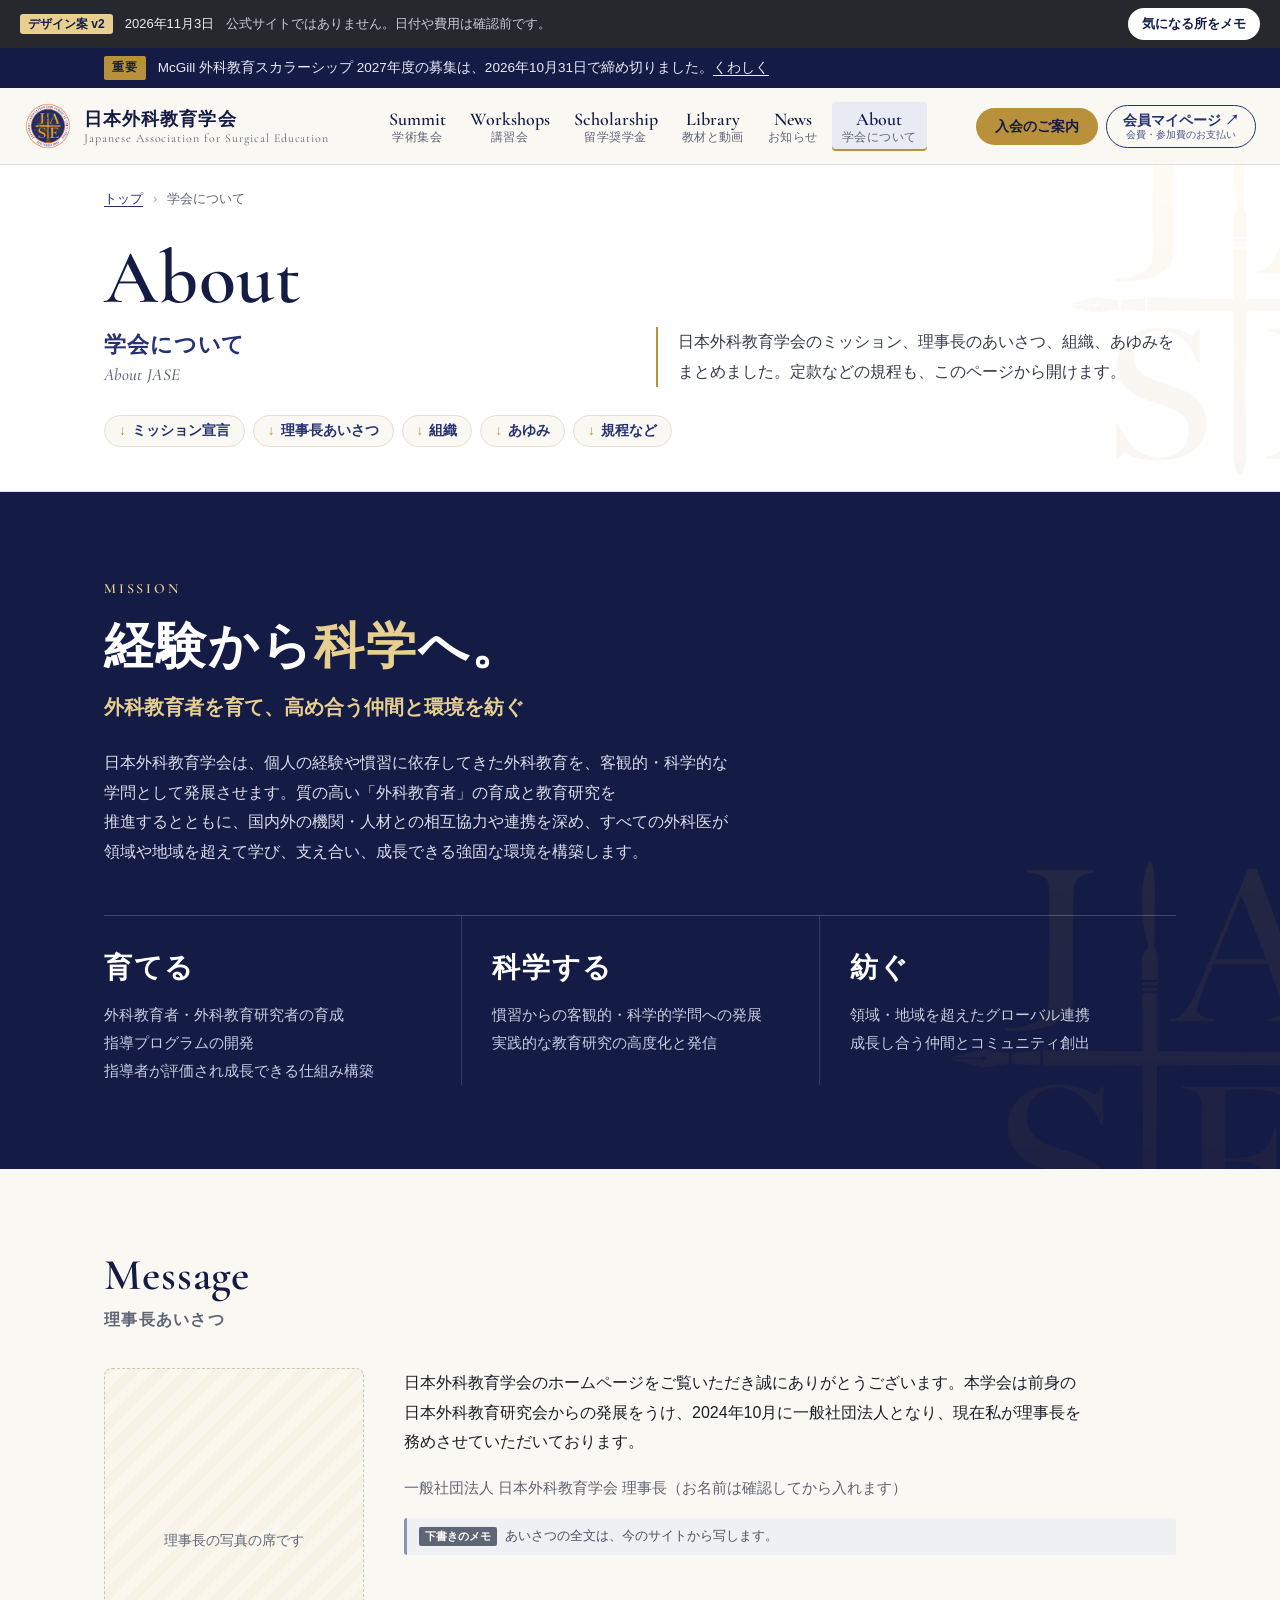
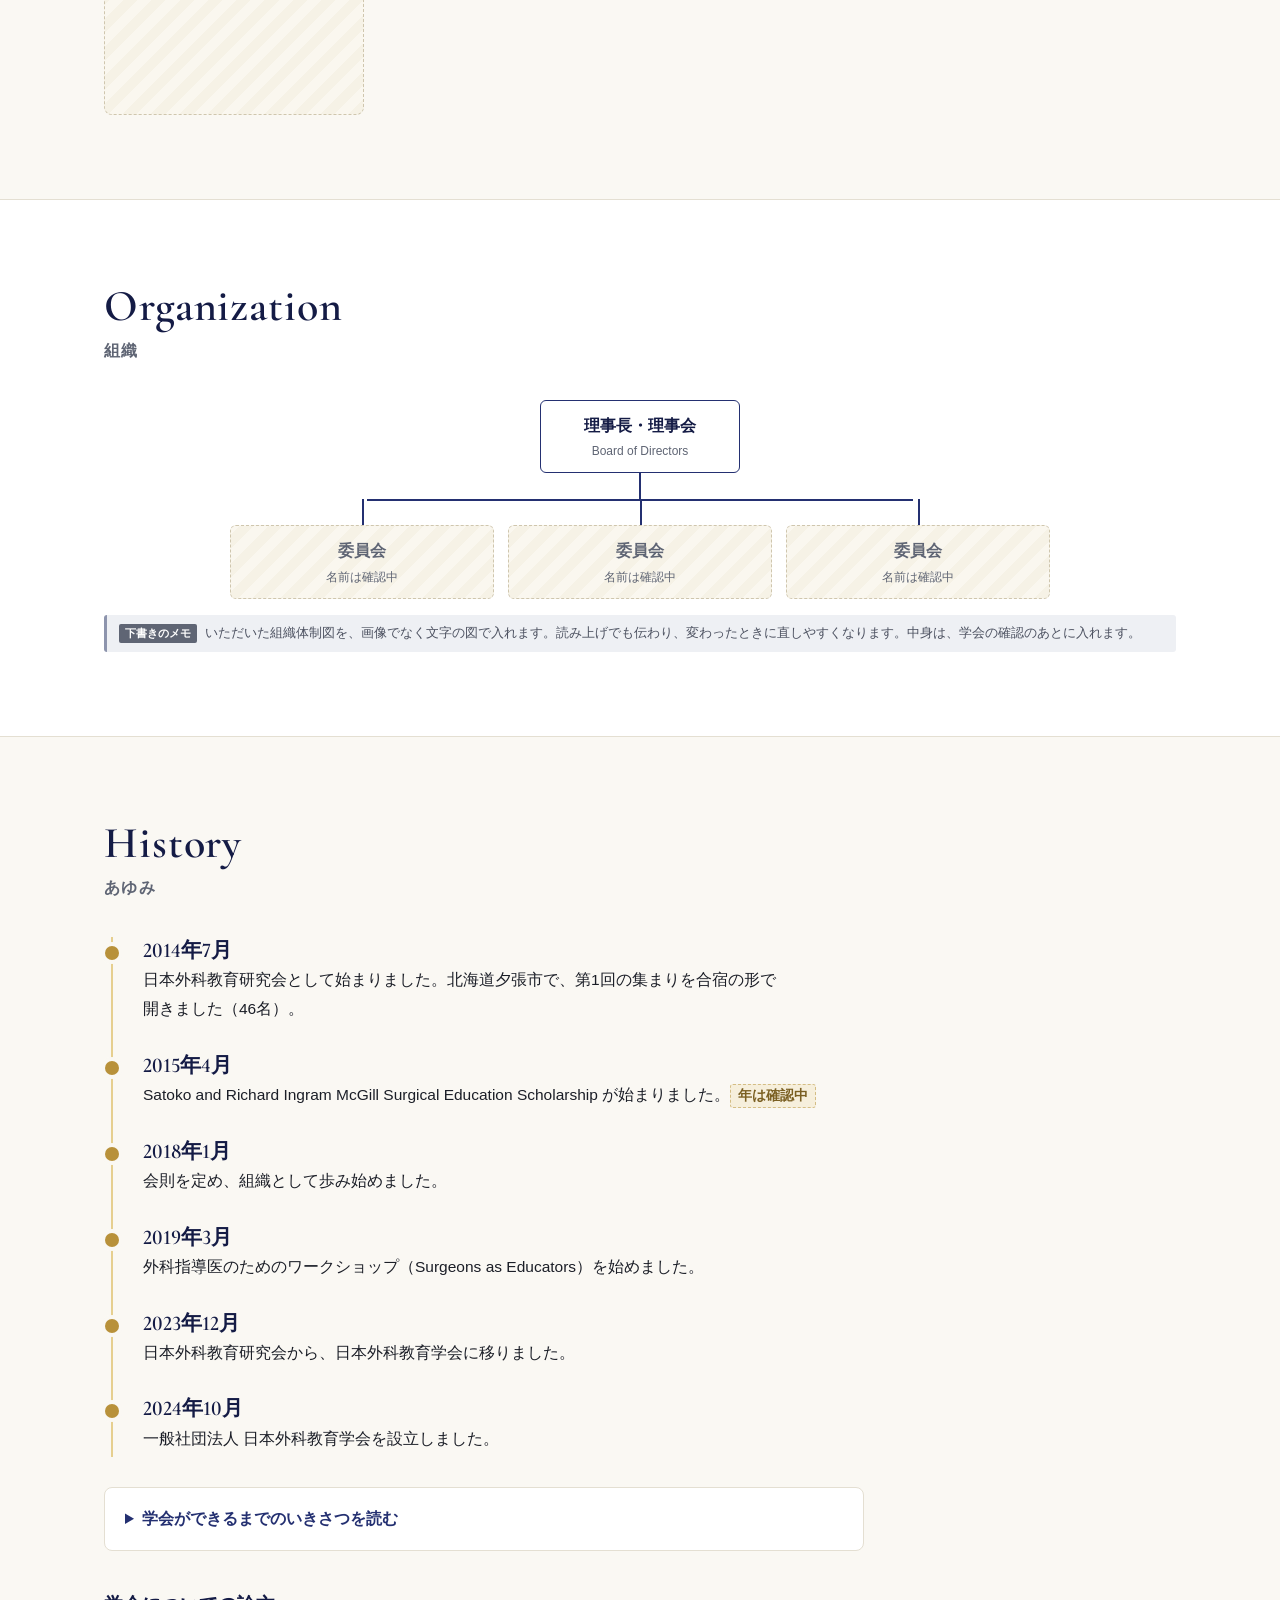
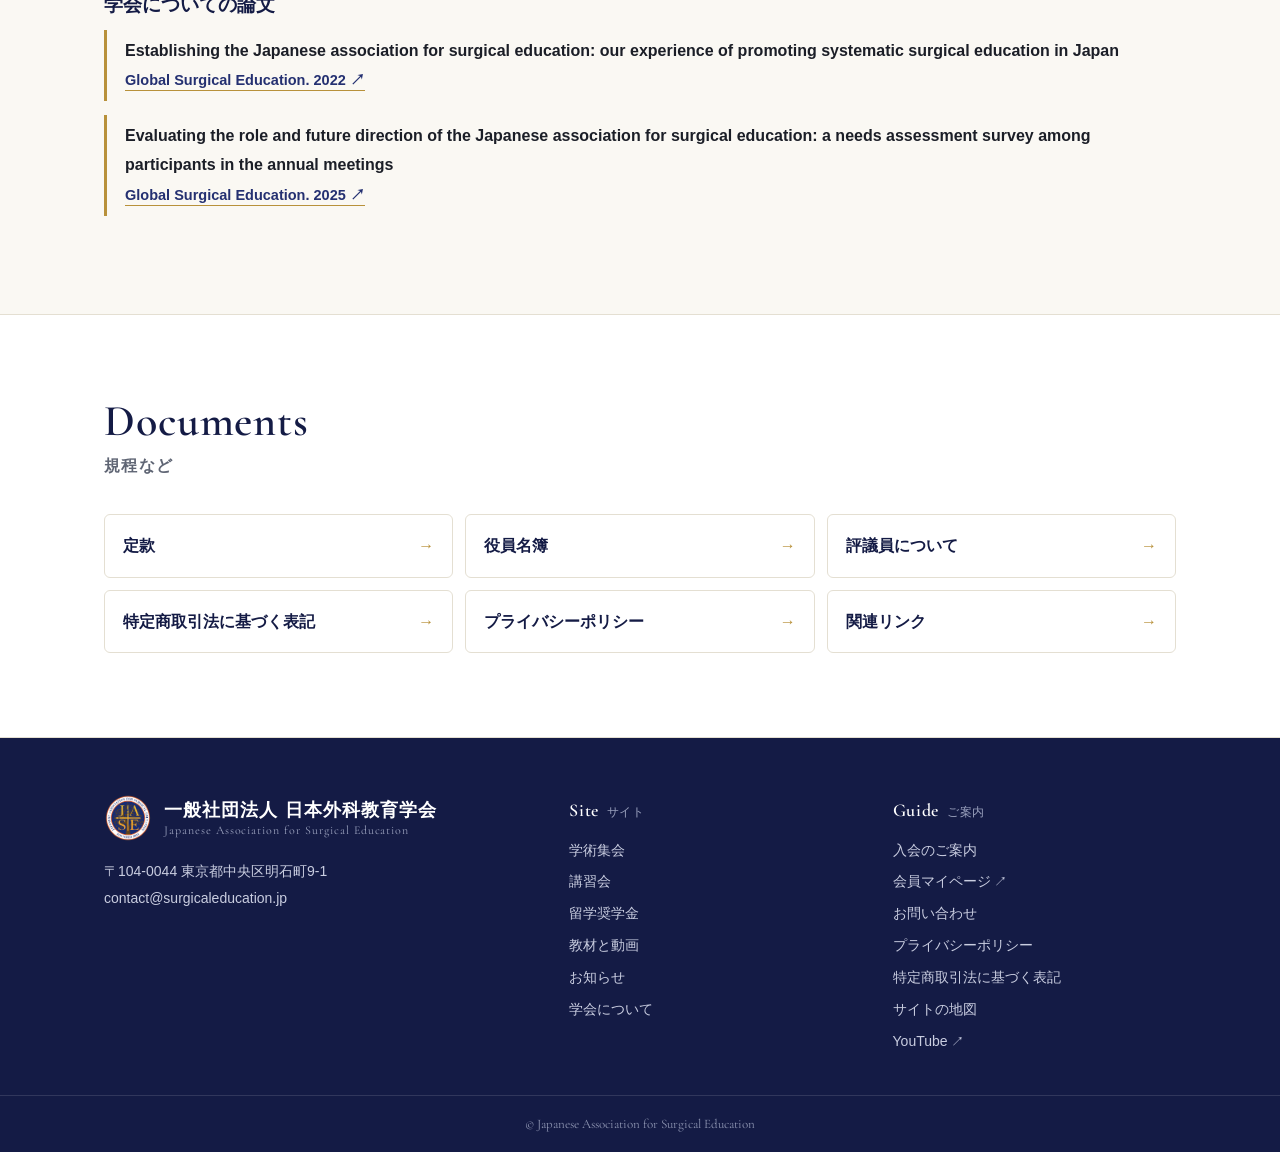
==== about.html @ eb5e24e5 "デザイン案 v2：トップからつながる9ページを追加 学術集会、講習会、留学奨学金、教材と動画、お知らせ（一覧と記事の見本）、 学会について、入会のご案内、お問い合わせを作り、トップと全メニューからつな" ====
<!doctype html>
<html lang="ja">
<head>
<meta charset="utf-8">
<meta name="viewport" content="width=device-width,initial-scale=1">
<title>【デザイン案】学会について｜日本外科教育学会</title>
<meta name="robots" content="noindex,nofollow">
<meta name="description" content="日本外科教育学会のミッション宣言、理事長あいさつ、組織、あゆみ、定款などの規程をまとめたページです。">
<link rel="preconnect" href="https://fonts.googleapis.com">
<link rel="preconnect" href="https://fonts.gstatic.com" crossorigin>
<link href="https://fonts.googleapis.com/css2?family=Cormorant+Garamond:ital,wght@0,500;0,600;1,500&display=swap" rel="stylesheet">
<link rel="stylesheet" href="style.css">
<link rel="stylesheet" href="draft-tools/memo.css">
</head>
<body data-page="学会について">

<!-- 帯・お知らせの帯・ヘッダー・フッターは index.html から tools/parts.py で写す。ここでは直さない -->
<!-- part:bar -->
<!-- 下書きの帯：公開する本番では、この帯と draft-tools/ と robots の行を外す -->
<div class="dm-bar dm-ui" data-version="v2" data-date="2026-11-03">
<p><b>デザイン案 v2</b><span class="dm-date">2026年11月3日</span><span class="dm-warn">公式サイトではありません。日付や費用は確認前です。</span></p>
<button type="button" class="dm-toggle" aria-pressed="false">気になる所をメモ<span class="dm-count"></span></button>
</div>
<!-- /part:bar -->
<!-- part:notice -->
<div class="notice" data-sec="重要なお知らせの帯" role="region" aria-label="重要なお知らせ">
<div class="wrap"><b>重要</b><span>McGill 外科教育スカラーシップ 2027年度の募集は、2026年10月31日で締め切りました。<a href="scholarship.html">くわしく</a></span></div>
</div>
<!-- /part:notice -->
<!-- part:header -->
<header class="hd" data-sec="ヘッダーとメニュー">
<div class="wrap">
<a class="brand" href="index.html" aria-label="日本外科教育学会 トップへ">
<img src="img/jase_seal.png" alt="日本外科教育学会の紋章">
<div><b>日本外科教育学会</b><span>Japanese Association for Surgical Education</span></div>
</a>
<nav class="gnav" aria-label="メインメニュー">
<a href="summit.html"><b>Summit</b><span>学術集会</span></a>
<a href="workshops.html"><b>Workshops</b><span>講習会</span></a>
<a href="scholarship.html"><b>Scholarship</b><span>留学奨学金</span></a>
<a href="library.html"><b>Library</b><span>教材と動画</span></a>
<a href="news.html"><b>News</b><span>お知らせ</span></a>
<a href="about.html" aria-current="page"><b>About</b><span>学会について</span></a>
<a class="sp-only ext" href="#" data-todo="smoosy">会員マイページ</a>
</nav>
<div class="acts">
<a class="btn join" href="join.html">入会のご案内</a>
<a class="btn my" href="#" data-todo="smoosy"><span>会員マイページ ↗</span><small>会費・参加費のお支払い</small></a>
<button class="menu-btn" aria-label="メニューを開く" aria-expanded="false"><i></i></button>
</div>
</div>
</header>
<!-- /part:header -->

<main>
<section class="ph" data-sec="ページの見出し">
<div class="wrap">
<nav class="crumb" aria-label="現在地"><a href="index.html">トップ</a><i>›</i><span>学会について</span></nav>
<div class="ph-body">
<div>
<p class="ph-en">About</p>
<h1>学会について<small>About JASE</small></h1>
</div>
<p class="ph-lead phrase">日本外科教育学会のミッション、理事長のあいさつ、組織、あゆみをまとめました。定款などの規程も、このページから開けます。</p>
</div>
<nav class="toc" aria-label="このページの中"><a href="#mission">ミッション宣言</a><a href="#greeting">理事長あいさつ</a><a href="#org">組織</a><a href="#history">あゆみ</a><a href="#rules">規程など</a></nav>
</div>
</section>

<section class="sec mission" id="mission" data-sec="ミッション宣言">
<div class="wrap">
<p class="kicker">MISSION</p>
<h2 class="phrase">経験から<span class="em">科学</span>へ。</h2>
<p class="tag phrase">外科教育者を育て、高め合う仲間と環境を紡ぐ</p>
<p class="lead">日本外科教育学会は、個人の経験や慣習に依存してきた外科教育を、客観的・科学的な学問として発展させます。質の高い「外科教育者」の育成と教育研究を推進するとともに、国内外の機関・人材との相互協力や連携を深め、すべての外科医が領域や地域を超えて学び、支え合い、成長できる強固な環境を構築します。</p>
<div class="m-grid">
<div><b>育てる</b><p>外科教育者・外科教育研究者の育成<br>指導プログラムの開発<br>指導者が評価され成長できる仕組み構築</p></div>
<div><b>科学する</b><p>慣習からの客観的・科学的学問への発展<br>実践的な教育研究の高度化と発信</p></div>
<div><b>紡ぐ</b><p>領域・地域を超えたグローバル連携<br>成長し合う仲間とコミュニティ創出</p></div>
</div>
</div>
</section>

<section class="sec" id="greeting" data-sec="理事長あいさつ">
<div class="wrap">
<div class="sec-hd"><div><span class="en">Message</span><h2>理事長あいさつ</h2></div></div>
<div class="greet">
<div class="fill">理事長の写真の席です</div>
<div>
<p>日本外科教育学会のホームページをご覧いただき誠にありがとうございます。本学会は前身の日本外科教育研究会からの発展をうけ、2024年10月に一般社団法人となり、現在私が理事長を務めさせていただいております。</p>
<p class="nm">一般社団法人 日本外科教育学会 理事長（お名前は確認してから入れます）</p>
<p class="dm-note dm-ui">あいさつの全文は、今のサイトから写します。</p>
</div>
</div>
</div>
</section>

<section class="sec white" id="org" data-sec="組織">
<div class="wrap">
<div class="sec-hd"><div><span class="en">Organization</span><h2>組織</h2></div></div>
<div class="org" aria-label="組織体制図の席">
<div class="box">理事長・理事会<small>Board of Directors</small></div>
<div class="ln"></div>
<div class="row" style="--n:3">
<div class="box">委員会<small>名前は確認中</small></div>
<div class="box">委員会<small>名前は確認中</small></div>
<div class="box">委員会<small>名前は確認中</small></div>
</div>
</div>
<p class="dm-note dm-ui">いただいた組織体制図を、画像でなく文字の図で入れます。読み上げでも伝わり、変わったときに直しやすくなります。中身は、学会の確認のあとに入れます。</p>
</div>
</section>

<section class="sec" id="history" data-sec="あゆみ">
<div class="wrap">
<div class="sec-hd"><div><span class="en">History</span><h2>あゆみ</h2></div></div>
<ol class="timeline">
<li><time>2014年7月</time><p>日本外科教育研究会として始まりました。北海道夕張市で、第1回の集まりを合宿の形で開きました（46名）。</p></li>
<li><time>2015年4月</time><p>Satoko and Richard Ingram McGill Surgical Education Scholarship が始まりました。<span class="tbd">年は確認中</span></p></li>
<li><time>2018年1月</time><p>会則を定め、組織として歩み始めました。</p></li>
<li><time>2019年3月</time><p>外科指導医のためのワークショップ（Surgeons as Educators）を始めました。</p></li>
<li><time>2023年12月</time><p>日本外科教育研究会から、日本外科教育学会に移りました。</p></li>
<li><time>2024年10月</time><p>一般社団法人 日本外科教育学会を設立しました。</p></li>
</ol>
<details class="story">
<summary>学会ができるまでのいきさつを読む</summary>
<div class="in">
<p>日本では長いあいだ、外科医の教育は医学教育全体の一部としてあつかわれ、外科教育を専門にする学術団体はありませんでした。</p>
<p>北米の Association for Surgical Education（ASE）のような専門の組織を参考に、外科教育の質を高め、外科医を育てることを目的として、2014年に日本外科教育研究会が生まれました。その後、2016年度の卒後外科研修の実態調査では、手術室の外で定期的に教育を受けていた外科専攻医は13％でした。</p>
<p class="dm-note dm-ui">いきさつの全文は、今のサイトの「学会設立について」から写します。前には出さず、開いた人だけが読めるようにしています。</p>
</div>
</details>
<p class="h3" style="margin-top:40px">学会についての論文</p>
<ul class="papers">
<li><b>Establishing the Japanese association for surgical education: our experience of promoting systematic surgical education in Japan</b><a class="more-link" href="#" data-todo="ext">Global Surgical Education. 2022 ↗</a></li>
<li><b>Evaluating the role and future direction of the Japanese association for surgical education: a needs assessment survey among participants in the annual meetings</b><a class="more-link" href="#" data-todo="ext">Global Surgical Education. 2025 ↗</a></li>
</ul>
</div>
</section>

<section class="sec white" id="rules" data-sec="規程など">
<div class="wrap">
<div class="sec-hd"><div><span class="en">Documents</span><h2>規程など</h2></div></div>
<div class="doclinks">
<a href="#" data-todo="page">定款</a>
<a href="#" data-todo="page">役員名簿</a>
<a href="#" data-todo="page">評議員について</a>
<a href="#" data-todo="page">特定商取引法に基づく表記</a>
<a href="#" data-todo="page">プライバシーポリシー</a>
<a href="#" data-todo="page">関連リンク</a>
</div>
</div>
</section>
</main>

<!-- part:footer -->
<footer class="ft" data-sec="フッター">
<div class="wrap">
<div>
<a class="brand" href="index.html"><img src="img/jase_seal.png" alt=""><div><b>一般社団法人 日本外科教育学会</b><span>Japanese Association for Surgical Education</span></div></a>
<address>〒104-0044 東京都中央区明石町9-1<br>contact@surgicaleducation.jp</address>
</div>
<div><h3>Site<small>サイト</small></h3><ul><li><a href="summit.html">学術集会</a></li><li><a href="workshops.html">講習会</a></li><li><a href="scholarship.html">留学奨学金</a></li><li><a href="library.html">教材と動画</a></li><li><a href="news.html">お知らせ</a></li><li><a href="about.html">学会について</a></li></ul></div>
<div><h3>Guide<small>ご案内</small></h3><ul><li><a href="join.html">入会のご案内</a></li><li><a class="ext" href="#" data-todo="smoosy">会員マイページ </a></li><li><a href="contact.html">お問い合わせ</a></li><li><a href="#" data-todo="page">プライバシーポリシー</a></li><li><a href="#" data-todo="page">特定商取引法に基づく表記</a></li><li><a href="#" data-todo="page">サイトの地図</a></li><li><a class="ext" href="#" data-todo="youtube">YouTube </a></li></ul></div>
</div>
<p class="copy">© Japanese Association for Surgical Education</p>
</footer>
<!-- /part:footer -->

<script src="site.js"></script>
<script src="draft-tools/memo.js"></script>
</body>
</html>
---- style.css ----
/* 日本外科教育学会 サイトのデザイン案 2026-11-03（v1 トップ、v2 下層ページ）
   色はロゴの紺（#243071）と金から取った。英字はロゴと同じ系統のセリフ、和文はゴシック。 */
:root{
  --navy:#243071;
  --navy-deep:#141b45;
  --navy-soft:#e9ebf4;
  --gold:#b8913a;
  --gold-light:#e6cf8f;
  --gold-wash:#f6efdc;
  --paper:#faf8f3;
  --white:#ffffff;
  --ink:#1b1e27;
  --sub:#5f6574;
  --line:#e4dfd2;
  --font-ja:"Hiragino Sans","Hiragino Kaku Gothic ProN","Noto Sans JP",sans-serif;
  --font-en:"Cormorant Garamond","Times New Roman",serif;
  --wrap:1120px;
}
*{box-sizing:border-box;margin:0;padding:0}
html{scroll-behavior:smooth}
body{font-family:var(--font-ja);color:var(--ink);background:var(--paper);line-height:1.85;font-size:16px;-webkit-font-smoothing:antialiased}
a{color:inherit;text-decoration:none}
img{max-width:100%;display:block}
.wrap{max-width:var(--wrap);margin:0 auto;padding:0 24px}
.en{font-family:var(--font-en);letter-spacing:.02em}
/* セリフの数字は高さがそろわない（オールドスタイル）ので、そろう数字にする */
.en,.slide .big,time,.num,.gnav b{font-variant-numeric:lining-nums;font-feature-settings:"lnum" 1}
.phrase{word-break:auto-phrase;text-wrap:pretty}
:focus-visible{outline:3px solid var(--gold);outline-offset:3px}

/* 重要な連絡の帯 */
.notice{background:var(--navy-deep);color:#e9ebf4;font-size:13.5px}
.notice .wrap{display:flex;gap:12px;align-items:center;padding-top:8px;padding-bottom:8px}
.notice b{font-size:11.5px;letter-spacing:.08em;background:var(--gold);color:var(--navy-deep);padding:1px 8px;border-radius:2px;flex:0 0 auto}
.notice a{text-decoration:underline;text-underline-offset:3px;white-space:nowrap}

/* ヘッダー */
.hd{position:sticky;top:0;z-index:20;background:rgba(250,248,243,.94);backdrop-filter:blur(8px);border-bottom:1px solid var(--line)}
.hd .wrap{display:flex;align-items:center;justify-content:space-between;height:76px;gap:20px;max-width:1340px}
.brand{display:flex;align-items:center;gap:12px}
.brand img{width:48px;height:48px}
.brand b{display:block;font-size:18px;letter-spacing:.06em;font-weight:700;color:var(--navy-deep);line-height:1.3}
.brand span{display:block;font-family:var(--font-en);font-size:12px;letter-spacing:.08em;color:var(--sub);line-height:1.2;white-space:nowrap}
.brand div{min-width:0}
.gnav{display:flex;gap:4px}
.gnav a{display:block;text-align:center;padding:6px 10px;border-radius:4px;line-height:1.25;white-space:nowrap}
.gnav a b{display:block;font-family:var(--font-en);font-size:18px;font-weight:600;color:var(--navy-deep)}
.gnav a span{display:block;font-size:12px;color:var(--sub);letter-spacing:.04em}
.gnav a:hover{background:var(--navy-soft)}
.gnav .sp-only{display:none}
.acts{display:flex;gap:8px;align-items:center}
.btn{display:inline-flex;align-items:center;gap:6px;font-weight:700;font-size:14px;border-radius:999px;padding:9px 18px;line-height:1.2;border:1.5px solid transparent;transition:background .2s,color .2s;white-space:nowrap}
.btn.join{background:var(--gold);color:var(--navy-deep)}
.btn.join:hover{background:var(--gold-light)}
.btn.my{border-color:var(--navy);color:var(--navy)}
.btn.my:hover{background:var(--navy);color:#fff}
.hd .btn.my{flex-direction:column;gap:0;padding:6px 16px}
.hd .btn.my small{font-size:10px;font-weight:500;opacity:.8}
.photo-note{grid-column:2;font-size:12.5px;color:var(--sub);margin-top:-36px}
.btn.navy{background:var(--navy);color:#fff}
.btn.navy:hover{background:var(--navy-deep)}
.btn.line{border-color:currentColor}
.ext::after{content:"↗";font-size:.9em}
.menu-btn{display:none;width:44px;height:44px;border:1.5px solid var(--line);border-radius:8px;background:#fff;align-items:center;justify-content:center}
.menu-btn i,.menu-btn i::before,.menu-btn i::after{display:block;width:18px;height:2px;background:var(--navy-deep);position:relative;content:""}
.menu-btn i::before{position:absolute;top:-6px}
.menu-btn i::after{position:absolute;top:6px}

/* 最初の画面 */
.hero{padding:64px 0 56px}
.hero .wrap{display:grid;grid-template-columns:1fr 1.08fr;gap:56px;align-items:center}
.eyebrow{font-family:var(--font-en);font-size:14px;letter-spacing:.2em;color:var(--gold);font-weight:600}
.hero h1 .em{color:#9c7a2e}
.hero h1{font-size:56px;line-height:1.25;letter-spacing:.04em;color:var(--navy-deep);margin:14px 0 10px;font-weight:800}
.hero .tag{font-size:19px;font-weight:700;color:var(--navy);letter-spacing:.03em}
.hero .rule{width:56px;height:2px;background:var(--gold);margin:26px 0 22px}
.hero p.lead{font-size:16px;color:#363b48}
.hero .more{margin-top:26px;display:flex;gap:10px;flex-wrap:wrap}

/* カルーセル */
.car{position:relative;border-radius:10px;overflow:hidden;background:var(--navy-deep);box-shadow:0 24px 48px -28px rgba(20,27,69,.55)}
.car .track{display:flex;transition:transform .6s cubic-bezier(.4,0,.2,1)}
.slide{flex:0 0 100%;aspect-ratio:16/11;position:relative;color:#fff;padding:34px 36px;display:flex;flex-direction:column;justify-content:flex-end}
.slide .bg{position:absolute;inset:0;z-index:0}
.slide>*:not(.bg){position:relative;z-index:1}
.s2x .bg{background:radial-gradient(120% 90% at 85% 15%,#3a4a9a 0%,var(--navy) 45%,var(--navy-deep) 100%)}
.s2x .bg::after{content:"";position:absolute;right:-60px;top:-40px;width:360px;height:360px;background:url(img/jase_mark.png) center/contain no-repeat;opacity:.13}
.s1x .bg{background:linear-gradient(135deg,#1c2560 0%,#2c3a82 60%,#3c4c97 100%)}
.s1x .bg::after{content:"";position:absolute;left:36px;right:36px;top:34px;height:1px;background:rgba(230,207,143,.6)}
.s3 .bg{background:#10163a}
.s3 .thumb{position:absolute;inset:0;background:repeating-linear-gradient(45deg,#1a2252 0 14px,#1d2659 14px 28px)}
.s3 .play{position:absolute;left:50%;top:42%;transform:translate(-50%,-50%);width:72px;height:72px;border-radius:50%;background:rgba(255,255,255,.92)}
.s3 .play::after{content:"";position:absolute;left:29px;top:22px;border-left:20px solid var(--navy-deep);border-top:14px solid transparent;border-bottom:14px solid transparent}
.slide .kind{font-size:12.5px;letter-spacing:.14em;color:var(--gold-light);font-weight:700}
.slide .big{font-family:var(--font-en);font-size:46px;line-height:1.05;font-weight:600;margin:8px 0 6px}
.slide .big.ja-big{font-family:var(--font-ja);font-size:34px;font-weight:800;line-height:1.3}
.slide .ja{font-size:17px;font-weight:700}
.slide .meta{font-size:14px;opacity:.85;margin-top:4px}
.slide .go{margin-top:16px;align-self:flex-start;font-size:13.5px;font-weight:700;border-bottom:1px solid var(--gold-light);padding-bottom:2px}
.car-ui{position:absolute;right:18px;top:16px;display:flex;gap:8px;align-items:center;z-index:2}
.car-ui button{width:34px;height:34px;border-radius:50%;border:1px solid rgba(255,255,255,.35);background:rgba(20,27,69,.4);color:#fff;font-size:15px;cursor:pointer}
.dots{position:absolute;left:36px;top:24px;display:flex;gap:8px;z-index:2}
.dots button{width:26px;height:3px;border:0;background:rgba(255,255,255,.35);cursor:pointer;padding:0}
.dots button[aria-current="true"]{background:var(--gold-light)}

/* 見出しの共通 */
.sec{padding:84px 0}
.sec-hd{display:flex;align-items:flex-end;justify-content:space-between;gap:20px;margin-bottom:34px}
.sec-hd .en{display:block;font-size:44px;line-height:1;color:var(--navy-deep);font-weight:600}
.sec-hd h2{font-size:16px;color:var(--sub);font-weight:700;letter-spacing:.08em;margin-top:8px}
.sec-hd .link{font-size:14.5px;font-weight:700;color:var(--navy);border-bottom:1px solid var(--gold);padding-bottom:2px;white-space:nowrap}

/* 3本柱 */
.pillars{background:var(--white);border-top:1px solid var(--line);border-bottom:1px solid var(--line)}
.p-grid{display:grid;grid-template-columns:repeat(3,1fr);gap:0;border-left:1px solid var(--line)}
.p-card{border-right:1px solid var(--line);padding:30px 30px 28px;display:flex;flex-direction:column;gap:10px;position:relative;transition:background .25s}
.p-card:hover{background:var(--paper)}
.p-card::before{content:"";position:absolute;left:30px;top:0;width:36px;height:3px;background:var(--gold)}
.p-card .num{font-family:var(--font-en);font-size:15px;color:var(--gold);font-weight:600;letter-spacing:.1em}
.p-card .en{font-size:38px;line-height:1;color:var(--navy-deep);font-weight:600}
.p-card .ja{font-size:15px;font-weight:700;color:var(--navy)}
.p-card .full{font-family:var(--font-en);font-size:15px;color:var(--sub);font-style:italic;line-height:1.3}
.p-card p{font-size:15px;color:#363b48}
.p-card .next{margin-top:auto;display:grid;gap:0;font-size:14px;background:var(--gold-wash);padding:8px 12px;border-radius:4px;line-height:1.6}
.p-card .next b{font-size:11px;letter-spacing:.12em;color:#8a6a24}
.p-card .go{font-size:14.5px;font-weight:700;color:var(--navy)}
.p-card .go::after{content:" →"}
.resident .go{margin-left:auto;font-weight:700;color:var(--navy);white-space:nowrap}
.resident{margin-top:22px;display:flex;gap:14px;align-items:center;font-size:15px;border:1px dashed #cfc6ae;border-radius:6px;padding:12px 18px;background:var(--paper)}
.resident b{font-size:12px;letter-spacing:.1em;background:var(--navy);color:#fff;padding:2px 9px;border-radius:2px;flex:0 0 auto}

/* お知らせ */
.news-list{border-top:1px solid var(--ink)}
.news-list a{display:grid;grid-template-columns:120px 96px 1fr 24px;gap:16px;align-items:center;padding:20px 4px;border-bottom:1px solid var(--line);transition:background .2s}
.news-list a:hover{background:var(--white)}
.news-list time{font-family:var(--font-en);font-size:18px;color:var(--sub);font-weight:600}
.label{font-size:12px;font-weight:700;text-align:center;padding:2px 0;border-radius:2px;border:1px solid var(--navy);color:var(--navy)}
.label.k{background:var(--navy);color:#fff}
.news-list span.t{font-size:16px}
.news-list a::after{content:"→";color:var(--gold);font-weight:700}

/* 動画 */
.videos{background:var(--navy-deep);color:#fff}
.videos .sec-hd .en{color:#fff}
.videos .sec-hd h2{color:#b9bfd6}
.videos .sec-hd .link{color:#fff}
.v-grid{display:grid;grid-template-columns:repeat(3,1fr);gap:26px}
.v-card .th{aspect-ratio:16/9;border-radius:6px;position:relative;overflow:hidden;background:repeating-linear-gradient(45deg,#1f285c 0 12px,#232d64 12px 24px)}
.v-card .th::after{content:"";position:absolute;left:50%;top:50%;transform:translate(-50%,-50%);width:54px;height:54px;border-radius:50%;background:rgba(255,255,255,.9)}
.v-card .th::before{content:"";position:absolute;left:calc(50% - 6px);top:50%;transform:translateY(-50%);z-index:1;border-left:16px solid var(--navy-deep);border-top:10px solid transparent;border-bottom:10px solid transparent}
.v-card .th small{position:absolute;left:10px;bottom:8px;font-size:11.5px;color:#cfd4e6;z-index:1}
.v-card p{margin-top:12px;font-size:15.5px;font-weight:700;line-height:1.6}
.v-card time{font-size:13px;color:#aab1cc}
.v-more{margin-top:30px;display:flex;gap:12px;flex-wrap:wrap}
.v-more .btn{border-color:rgba(255,255,255,.5);color:#fff}
.v-more .btn:hover{background:#fff;color:var(--navy-deep)}

/* 論文 */
.papers li{list-style:none;border-left:3px solid var(--gold);padding:6px 0 6px 18px;margin-bottom:14px}
.papers b{display:block;font-size:16px}
.papers span{font-size:14px;color:var(--sub)}
.stage{display:inline-block;font-size:11.5px;background:var(--gold-wash);color:#7a5f22;border:1px solid var(--gold-light);padding:0 8px;border-radius:2px;margin-left:10px;vertical-align:4px}
.papers-note{font-size:14px;color:var(--sub)}

/* 入会 */
.join-band{background:linear-gradient(120deg,var(--navy) 0%,#2f3d86 100%);color:#fff;border-radius:12px;padding:46px 52px;display:grid;grid-template-columns:1.4fr 1fr;gap:36px;align-items:center;position:relative;overflow:hidden}
.join-band::after{content:"";position:absolute;right:-70px;bottom:-90px;width:320px;height:320px;background:url(img/jase_mark.png) center/contain no-repeat;opacity:.08}
.join-band .en{font-size:16px;letter-spacing:.2em;color:var(--gold-light);font-weight:600}
.join-band h2{font-size:30px;line-height:1.4;margin:8px 0 12px}
.join-band p{font-size:15.5px;color:#e3e6f2}
.join-band ul{list-style:none;display:grid;gap:8px;font-size:15px}
.join-band li{display:flex;gap:10px;align-items:baseline}
.join-band li::before{content:"";flex:0 0 8px;height:8px;border-radius:50%;background:var(--gold-light);transform:translateY(-2px)}
.join-band .acts{margin-top:22px;position:relative;z-index:1}
.join-band .btn.my{border-color:#fff;color:#fff}
.join-band .btn.my:hover{background:#fff;color:var(--navy-deep)}

/* フッター */
.ft{background:var(--navy-deep);color:#c9cde0;font-size:14px;margin-top:84px}
.ft .wrap{display:grid;grid-template-columns:1.5fr 1fr 1fr;gap:40px;padding-top:56px;padding-bottom:40px}
.ft .brand b{color:#fff}
.ft .brand span{color:#9aa1bd}
.ft address{font-style:normal;margin-top:16px;line-height:1.9}
.ft h3{font-family:var(--font-en);font-size:18px;color:#fff;font-weight:600;margin-bottom:10px;letter-spacing:.04em}
.ft h3 small{font-family:var(--font-ja);font-size:11.5px;font-weight:500;color:#9aa1bd;margin-left:8px;letter-spacing:.04em}
.ft ul{list-style:none;display:grid;gap:6px}
.ft a:hover{color:#fff;text-decoration:underline}
.ft .copy{border-top:1px solid rgba(255,255,255,.12);text-align:center;font-family:var(--font-en);font-size:13px;padding:16px;color:#8f96b3}

/* スマホ */
@media (max-width:1240px){
  .brand span{display:none}
}
@media (max-width:1100px){
  .gnav a span{font-size:10.5px}
  .gnav a{padding:6px 7px}
  .gnav a b{font-size:16.5px}
}
@media (max-width:900px){
  .gnav{display:none}
  .menu-btn{display:inline-flex}
  .hd.open .gnav{display:grid;grid-template-columns:1fr 1fr;gap:4px;position:absolute;top:100%;left:0;right:0;background:var(--paper);border-bottom:1px solid var(--line);padding:12px 16px 18px;box-shadow:0 18px 30px -20px rgba(20,27,69,.4)}
  .hd.open .gnav a{text-align:left;padding:10px 12px;border:1px solid var(--line);background:#fff}
  .hd.open .gnav .sp-only{display:block;grid-column:1/-1;text-align:center;color:var(--navy);font-weight:700}
  .hd .btn.my{padding:6px 10px;font-size:12px}
  .hd .btn.my small{display:none}
  .pc-only{display:none}
  .photo-note{grid-column:auto;margin-top:-20px}
  .brand span{display:none}
  .hero .wrap{grid-template-columns:1fr;gap:34px}
  .p-grid,.v-grid{grid-template-columns:1fr}
  .p-grid{border-left:0}
  .p-card{border-right:0;border-bottom:1px solid var(--line);padding:28px 4px}
  .p-card::before{left:4px}
  .join-band{grid-template-columns:1fr;padding:34px 26px}
  .ft .wrap{grid-template-columns:1fr;gap:26px}
}
@media (max-width:600px){
  body{font-size:15.5px}
  .hd .wrap{flex-wrap:wrap;height:auto;padding-top:8px;padding-bottom:8px;row-gap:8px}
  .hd .acts{order:3;width:100%;display:grid;grid-template-columns:1fr 1fr auto;gap:8px}
  .hd .acts .btn{justify-content:center}
  .brand b{font-size:16px}
  .wrap{padding:0 16px}
  .brand img{width:40px;height:40px}
  .brand b{font-size:15px;white-space:nowrap;letter-spacing:.02em}
  .btn{padding:8px 14px;font-size:13.5px}
  .hero{padding:36px 0 40px}
  .hero h1{font-size:36px;margin:8px 0 6px}
  .hero .rule{margin:16px 0 14px}
  .brand img{width:34px;height:34px}
  .hero .tag{font-size:16.5px}
  .slide{padding:24px 22px;aspect-ratio:4/4.2}
  .slide .big{font-size:36px}
  .dots{left:22px}
  .sec{padding:60px 0}
  .sec-hd{flex-direction:column;align-items:flex-start;gap:10px}
  .sec-hd .en{font-size:36px}
  .news-list a{grid-template-columns:auto 1fr;gap:6px 12px;padding:16px 2px}
  .news-list time{font-size:16px}
  .news-list .label{justify-self:start;padding:1px 10px}
  .news-list span.t{grid-column:1/-1;font-size:15.5px}
  .news-list a::after{display:none}
  .join-band h2{font-size:24px}
  .resident{flex-direction:column;align-items:flex-start;gap:6px}
}

/* ===== 下層ページ（v2・2026-11-03）。トップと同じ色と書体だけで組む ===== */
[id]{scroll-margin-top:96px}
.gnav a[aria-current="page"]{background:var(--navy-soft);box-shadow:inset 0 -2px 0 var(--gold)}
.btn.join[aria-current="page"]{background:var(--gold-light)}
.sec.white{background:var(--white);border-top:1px solid var(--line);border-bottom:1px solid var(--line)}
.ft{margin-top:0}
main > :last-child:not(.sec){margin-bottom:84px}
#join{padding-top:56px}

/* 文節で折る（kaigyo.md）。日付と金額は途中で折らない */
.c-meta dd,.c-name .ja,.card p,.card li,.h3,.facts dd,.steps p,.steps b,.mat p,.mat b,.voice p,.status-band p,.status-band b,.tbl td,.tbl-note,.join-note p,.join-note b,.timeline p,.faq summary,.faq .a p,.doclinks a,.m-grid p,.scholar .nm,.news-list span.t,.article h1,.article .body > p,.mission .lead,.greet p,.join-band li,.resident,.slide .meta,.ph-lead,.sec-lead,.mail,.past-link{word-break:auto-phrase;text-wrap:pretty}
/* 英字の数字を高さのそろう形にする */
.ph-en,.tbl .yr,.scholar .yr,.timeline time,.kicker,.article .meta time,.steps li::before,.pager,.next-box .sub{font-variant-numeric:lining-nums;font-feature-settings:"lnum" 1}
.nw{white-space:nowrap}

/* ページの見出し */
.ph{position:relative;overflow:hidden;background:var(--white);border-bottom:1px solid var(--line);padding:22px 0 44px}
.ph::after{content:"";position:absolute;right:-150px;top:-50px;width:380px;height:380px;background:url(img/jase_mark.png) center/contain no-repeat;opacity:.06;pointer-events:none}
.ph .wrap{position:relative;z-index:1}
.crumb{display:flex;flex-wrap:wrap;gap:4px 10px;font-size:13px;color:var(--sub)}
.crumb a{color:var(--navy);text-decoration:underline;text-underline-offset:3px}
.crumb i{font-style:normal;color:#a5a9b5}
.ph-body{display:grid;grid-template-columns:1fr 1.05fr;gap:24px 56px;align-items:end;margin-top:30px}
.ph-en{font-family:var(--font-en);font-size:76px;line-height:.95;font-weight:600;color:var(--navy-deep);letter-spacing:.01em;font-variant-numeric:lining-nums}
.ph h1{font-size:22px;font-weight:800;color:var(--navy);margin-top:14px;letter-spacing:.04em;line-height:1.5}
.ph h1 small{display:block;font-family:var(--font-en);font-size:17px;font-weight:500;font-style:italic;color:var(--sub);letter-spacing:.02em;line-height:1.4;margin-top:2px}
.ph-lead{font-size:16px;color:#363b48;border-left:2px solid var(--gold);padding-left:20px}
.toc{display:flex;flex-wrap:wrap;gap:8px;margin-top:28px}
.toc a{font-size:13.5px;font-weight:700;color:var(--navy);border:1px solid var(--line);background:var(--paper);border-radius:999px;padding:6px 14px;line-height:1.4}
.toc a::before{content:"↓";margin-right:6px;color:var(--gold)}
.toc a:hover{border-color:var(--navy)}
.ph.slim{padding-bottom:18px}
.ph.slim::after{display:none}

/* 本文の部品 */
.sec-lead{max-width:46em;margin:-14px 0 28px;color:#363b48}
.h3{font-size:19px;font-weight:800;color:var(--navy-deep);line-height:1.5;margin-bottom:10px}
.kicker .st{font-family:var(--font-ja);letter-spacing:.06em;vertical-align:2px;margin-left:6px}
.kicker{font-family:var(--font-en);font-size:14px;letter-spacing:.2em;color:var(--gold);font-weight:600;font-variant-numeric:lining-nums}
.btns{display:flex;flex-wrap:wrap;gap:10px;margin-top:22px}
.more-link{font-size:14.5px;font-weight:700;color:var(--navy);border-bottom:1px solid var(--gold);padding-bottom:2px}
.tbd{display:inline-block;font-size:.88em;font-weight:700;color:#7a5f22;background:var(--gold-wash);border:1px dashed #d4bd84;border-radius:3px;padding:0 7px;line-height:1.6;white-space:nowrap}
.fill{display:grid;place-items:center;text-align:center;padding:20px;border:1.5px dashed #cfc6ae;border-radius:8px;color:var(--sub);font-size:13.5px;background:repeating-linear-gradient(-45deg,#f6f2e6 0 10px,#faf7ef 10px 20px)}
.fill.photo{aspect-ratio:4/3}
.st{display:inline-block;font-size:12px;font-weight:700;letter-spacing:.06em;padding:2px 10px;border-radius:2px;line-height:1.6;white-space:nowrap}
.st.open{background:var(--navy);color:#fff}
.st.closed{background:var(--line);color:var(--sub)}
.st.soon{background:var(--gold-wash);color:#7a5f22;border:1px solid var(--gold-light)}

/* 事実の表（日程・会場など） */
.facts{display:grid;grid-template-columns:8em 1fr;border-top:1px solid var(--ink)}
.facts dt,.facts dd{padding:13px 4px;border-bottom:1px solid var(--line)}
.facts dt{font-weight:700;color:var(--navy);font-size:14.5px}
.facts dd{font-size:15.5px}

/* 入会へのひとこと */
.join-note{display:flex;gap:14px 24px;align-items:center;justify-content:space-between;flex-wrap:wrap;background:var(--gold-wash);border:1px solid var(--gold-light);border-radius:8px;padding:18px 22px;margin-top:24px}
.join-note b{display:block;color:var(--navy-deep);font-size:16px;line-height:1.5}
.join-note > div{flex:1 1 420px}
.join-note p{font-size:14.5px;color:#4a4f5c}

/* 次の学術集会 */
.next-box{display:grid;grid-template-columns:1fr 1.25fr;gap:44px;align-items:start}
.next-box h3{font-size:30px;font-weight:800;color:var(--navy-deep);line-height:1.35;margin:8px 0 2px}
.next-box .sub{font-family:var(--font-en);font-style:italic;color:var(--sub);font-size:18px;margin-bottom:18px}
.past-link{display:inline-block;margin-top:14px;font-size:14px;color:var(--sub)}
.past-link a{color:var(--navy);font-weight:700;border-bottom:1px solid var(--gold)}

/* 表 */
.tbl{width:100%;border-collapse:collapse;font-size:15px}
.tbl th,.tbl td{text-align:left;padding:13px 10px;border-bottom:1px solid var(--line);vertical-align:top}
.tbl thead th{font-size:12.5px;letter-spacing:.08em;color:var(--sub);border-bottom:1px solid var(--ink);font-weight:700;padding-top:0}
.tbl tbody th{font-weight:800;color:var(--navy-deep);white-space:nowrap}
.tbl .yr{font-family:var(--font-en);font-size:19px;font-weight:600;line-height:1.3;font-variant-numeric:lining-nums;color:var(--navy-deep)}
.tbl a{color:var(--navy);font-weight:700;border-bottom:1px solid var(--gold);white-space:nowrap}
.tbl tr.latest{background:var(--gold-wash)}
.tbl .price{font-weight:800;color:var(--navy-deep);white-space:nowrap}
.tbl-note{font-size:13.5px;color:var(--sub);margin-top:14px}

/* カード */
.cards2,.cards3{display:grid;gap:20px}
.cards2{grid-template-columns:repeat(2,1fr)}
.cards3{grid-template-columns:repeat(3,1fr)}
.card{position:relative;background:var(--white);border:1px solid var(--line);border-radius:8px;padding:26px 26px 24px}
.card::before{content:"";position:absolute;left:26px;top:-1px;width:36px;height:3px;background:var(--gold)}
.card .num{font-family:var(--font-en);font-size:15px;color:var(--gold);font-weight:600;letter-spacing:.1em}
.card p{font-size:15px;color:#4a4f5c}
.card ul{list-style:none;display:grid;gap:6px;font-size:15px;margin-top:6px}
.card li{display:flex;gap:10px;align-items:baseline}
.card li::before{content:"";flex:0 0 7px;height:7px;border-radius:50%;background:var(--gold);transform:translateY(-2px)}
a.card{display:block;transition:border-color .2s,background .2s}
a.card:hover{border-color:var(--navy);background:var(--paper)}
a.card{display:flex;flex-direction:column}
a.card .go{display:block;margin-top:auto;padding-top:12px;font-size:14px;font-weight:700;color:var(--navy)}
a.card .go::after{content:" →"}
.tags{display:flex;flex-wrap:wrap;gap:6px;list-style:none;margin-top:14px}
.tags li{font-size:12.5px;font-weight:700;background:var(--navy-soft);color:var(--navy);border-radius:999px;padding:2px 11px}
.tags li::before{display:none}
.kind-tag{display:inline-block;font-size:11.5px;font-weight:700;letter-spacing:.08em;color:#7a5f22;margin-bottom:4px}

/* 講習会の一覧 */
.courses{display:grid;gap:14px}
.course{display:grid;grid-template-columns:minmax(220px,1fr) 3fr 124px;gap:28px;align-items:center;background:var(--white);border:1px solid var(--line);border-left:3px solid var(--navy);border-radius:6px;padding:20px 24px}
.course.soon{border-left-color:var(--gold);background:var(--paper)}
.c-name .en{display:block;font-size:23px;font-weight:600;color:var(--navy-deep);line-height:1.15}
.c-name .en em{font-style:normal;color:#9c7a2e}
.c-name .ja{display:block;font-size:13.5px;font-weight:700;color:var(--navy);margin-top:6px;line-height:1.5}
.c-who{display:block;font-size:12.5px;color:var(--sub);margin-top:4px;line-height:1.5;word-break:auto-phrase}
.c-meta{display:grid;grid-template-columns:1.1fr .45fr 1.9fr 1fr;gap:18px}
.c-meta dt{font-size:11.5px;color:var(--sub);letter-spacing:.06em;font-weight:700}
.c-meta dd{font-size:14.5px;line-height:1.6}
.c-act{display:grid;gap:10px;justify-items:end}
.c-act .btn{padding:8px 16px;font-size:13.5px}

/* 声 */
.voices{display:grid;grid-template-columns:repeat(3,1fr);gap:20px}
.voice{background:var(--white);border:1px solid var(--line);border-radius:8px;padding:26px 24px 20px;position:relative}
.voice::before{content:"“";position:absolute;left:18px;top:-6px;font-family:var(--font-en);font-size:64px;line-height:1;color:var(--gold-light)}
.voice p{font-size:15px;line-height:1.85}
.voice cite{display:block;margin-top:12px;font-style:normal;font-size:13px;color:var(--sub)}

/* 講師の席 */
.people{display:grid;grid-template-columns:repeat(8,1fr);gap:16px}
.person{text-align:center}
.person .face{aspect-ratio:1;border-radius:50%;border:1.5px dashed #cfc6ae;background:repeating-linear-gradient(-45deg,#f6f2e6 0 8px,#faf7ef 8px 16px)}
.person .ln{display:block;height:8px;border-radius:4px;background:var(--line);margin:12px auto 0;width:70%}
.person .ln + .ln{width:90%;margin-top:6px;opacity:.6}

/* いまの募集の帯 */
.status-band{display:grid;justify-items:start;grid-template-columns:auto 1fr auto;gap:20px 28px;align-items:center;background:var(--white);border:1px solid var(--line);border-left:4px solid var(--sub);border-radius:8px;padding:24px 28px}
.status-band b{display:block;font-size:19px;color:var(--navy-deep);line-height:1.5}
.status-band p{font-size:15px;color:#4a4f5c}

/* 流れ */
.steps{list-style:none;display:grid;grid-template-columns:repeat(var(--n,4),1fr);gap:0;counter-reset:st}
.steps li{position:relative;padding:0 22px 0 0}
.steps li::before{counter-increment:st;content:counter(st,decimal-leading-zero);display:grid;place-items:center;width:46px;height:46px;border-radius:50%;background:var(--navy);color:#fff;font-family:var(--font-en);font-size:18px;font-weight:600;font-variant-numeric:lining-nums;position:relative;z-index:1}
.steps li::after{content:"";position:absolute;left:46px;right:0;top:23px;height:1px;background:var(--gold-light)}
.steps li:last-child::after{display:none}
.steps b{display:block;margin-top:14px;font-size:16px;color:var(--navy-deep)}
.steps p{font-size:14.5px;color:#4a4f5c;margin-top:4px;padding-right:8px}

/* 奨学生 */
.scholars{display:grid;grid-template-columns:repeat(3,1fr);gap:20px}
.scholar{border-top:2px solid var(--navy);padding-top:14px}
.scholar .yr{font-family:var(--font-en);font-size:28px;font-weight:600;color:var(--navy-deep);line-height:1.2;font-variant-numeric:lining-nums}
.scholar .nm{display:block;margin-top:6px;font-size:14px;color:var(--sub)}
.scholar a{display:inline-block;margin-top:8px;font-size:14px;font-weight:700;color:var(--navy);border-bottom:1px solid var(--gold)}

/* よくある質問 */
.faq{border-top:1px solid var(--ink)}
.faq details{border-bottom:1px solid var(--line)}
.faq summary{list-style:none;cursor:pointer;display:flex;gap:16px;align-items:baseline;padding:18px 44px 18px 4px;position:relative;font-weight:700;font-size:16px;line-height:1.6}
.faq summary::-webkit-details-marker{display:none}
.faq summary::before{content:"Q";font-family:var(--font-en);font-size:22px;color:var(--gold);line-height:1}
.faq summary::after{content:"+";position:absolute;right:10px;top:14px;font-size:24px;line-height:1.2;color:var(--navy);font-weight:400}
.faq details[open] summary::after{content:"−"}
.faq .a{display:flex;gap:16px;align-items:baseline;padding:0 4px 22px;font-size:15px;color:#363b48}
.faq .a::before{content:"A";font-family:var(--font-en);font-size:22px;color:var(--navy);line-height:1}

/* 教材 */
.mats{display:grid;grid-template-columns:repeat(2,1fr);gap:20px}
.mat{display:grid;grid-template-columns:120px 1fr;gap:20px;align-items:center;background:var(--white);border:1px solid var(--line);border-radius:8px;padding:18px;transition:border-color .2s}
.mat:hover{border-color:var(--navy)}
.mat .fill{aspect-ratio:1;padding:6px;font-size:11.5px}
.mat b{display:block;font-size:17px;color:var(--navy-deep);line-height:1.5}
.mat p{font-size:14px;color:#4a4f5c}
.v-grid.six{grid-template-columns:repeat(3,1fr);row-gap:34px}
.papers{list-style:none}
.papers .ex{font-size:12px;font-weight:700;color:#fff;background:var(--navy);border-radius:2px;padding:1px 7px;margin-right:8px;vertical-align:2px}

/* お知らせの一覧 */
.filter{display:flex;flex-wrap:wrap;gap:12px 18px;align-items:center;justify-content:space-between;margin-bottom:18px}
.chips{display:flex;flex-wrap:wrap;gap:8px}
.chips button{font:inherit;font-size:13.5px;font-weight:700;color:var(--navy);background:var(--white);border:1px solid var(--line);border-radius:999px;padding:6px 15px;cursor:pointer;line-height:1.4}
.chips button[aria-pressed="true"]{background:var(--navy);border-color:var(--navy);color:#fff}
.filter .yr-pick{display:flex;gap:12px;align-items:center;font-size:14px}
.filter select,.field select{-webkit-appearance:none;appearance:none;background:#fff url("data:image/svg+xml,%3Csvg xmlns=%27http://www.w3.org/2000/svg%27 width=%2712%27 height=%278%27%3E%3Cpath d=%27M1 1l5 5 5-5%27 fill=%27none%27 stroke=%27%23243071%27 stroke-width=%271.6%27/%3E%3C/svg%3E") no-repeat right 12px center}
.filter select{font:inherit;font-size:14px;font-weight:700;color:var(--navy);padding:6px 34px 6px 14px;border:1px solid var(--line);border-radius:999px;line-height:1.4}
.filter .count{font-size:13.5px;color:var(--sub);min-width:3em;text-align:right}
.news-list a[hidden]{display:none}
.news-empty{padding:30px 4px;color:var(--sub);border-bottom:1px solid var(--line)}
.label.imp{background:var(--gold);border-color:var(--gold);color:var(--navy-deep)}
.label.rep{border-color:var(--gold);color:#7a5f22}
.pager{display:flex;gap:6px;justify-content:center;margin-top:30px}
.pager span,.pager a{display:grid;place-items:center;min-width:38px;height:38px;border-radius:50%;font-family:var(--font-en);font-size:17px;font-weight:600;color:var(--navy);font-variant-numeric:lining-nums}
.pager .now{background:var(--navy);color:#fff}

/* 記事 */
.article{max-width:780px;margin:0 auto}
.article .meta{display:flex;gap:14px;align-items:center}
.article .meta time{font-family:var(--font-en);font-size:19px;color:var(--sub);font-weight:600}
.article .meta .label{padding:1px 12px}
.article h1{font-size:30px;line-height:1.5;color:var(--navy-deep);margin:14px 0 30px;font-weight:800;letter-spacing:.02em}
.article .body > p{margin-bottom:1.1em;font-size:16.5px}
.article .facts{margin:26px 0 8px}
.pager-row{display:grid;grid-template-columns:1fr auto 1fr;gap:16px;align-items:center;max-width:780px;margin:44px auto 0;padding-top:22px;border-top:1px solid var(--line);font-size:14.5px}
.pager-row a{color:var(--navy);font-weight:700}
.pager-row .nx{text-align:right}
.article ~ .dm-note,.form ~ .dm-note{max-width:780px}
.article ~ .dm-note{margin-left:auto;margin-right:auto}
.related{max-width:780px;margin:40px auto 0}

/* 学会について */
.mission{background:var(--navy-deep);color:#fff;position:relative;overflow:hidden}
.mission::after{content:"";position:absolute;right:-90px;bottom:-110px;width:440px;height:440px;background:url(img/jase_mark.png) center/contain no-repeat;opacity:.07}
.mission .wrap{position:relative;z-index:1}
.mission .kicker{color:var(--gold-light)}
.mission h2{font-size:50px;line-height:1.3;font-weight:800;letter-spacing:.04em;margin-top:12px}
.mission h2 .em{color:var(--gold-light)}
.mission .tag{font-size:20px;font-weight:700;color:var(--gold-light);margin-top:10px}
.mission .lead{max-width:40em;color:#d9dcea;margin-top:22px}
.m-grid{display:grid;grid-template-columns:repeat(3,1fr);gap:0;margin-top:48px;border-top:1px solid rgba(255,255,255,.2)}
.m-grid div{padding:26px 30px 0 0}
.m-grid div + div{padding-left:30px;border-left:1px solid rgba(255,255,255,.14)}
.m-grid b{display:block;font-size:28px;font-weight:800;letter-spacing:.06em}
.m-grid p{font-size:15px;color:#c9cde0;margin-top:8px}
.greet{display:grid;grid-template-columns:260px 1fr;gap:40px;align-items:start}
.greet .fill{aspect-ratio:3/4}
.greet .nm{margin-top:18px;font-size:14.5px;color:var(--sub)}
.org{display:grid;justify-items:center;gap:0}
.org .box{min-width:200px;text-align:center;font-weight:800;color:var(--navy-deep);background:var(--white);border:1.5px solid var(--navy);border-radius:6px;padding:10px 20px}
.org .box small{display:block;font-weight:500;font-size:12px;color:var(--sub)}
.org .ln{width:1.5px;height:26px;background:var(--navy)}
/* 木の形：横線は両端の箱の中心から中心まで。各箱へ縦の線をおろす */
.org .row{display:grid;grid-template-columns:repeat(var(--n,3),minmax(0,1fr));gap:14px;width:100%;max-width:820px;padding-top:26px;position:relative}
.org .row::before{content:"";position:absolute;top:0;left:calc(50% / var(--n,3));right:calc(50% / var(--n,3));height:1.5px;background:var(--navy)}
.org .row .box{position:relative;min-width:0;border:1.5px dashed #cfc6ae;font-weight:700;color:var(--sub);background:repeating-linear-gradient(-45deg,#f6f2e6 0 10px,#faf7ef 10px 20px)}
.org .row .box::before{content:"";position:absolute;left:50%;top:-27.5px;width:1.5px;height:26px;background:var(--navy)}
.timeline{list-style:none;border-left:2px solid var(--gold-light);margin-left:7px;max-width:760px}
.timeline li{position:relative;padding:0 0 28px 30px}
.timeline li:last-child{padding-bottom:4px}
.timeline li::before{content:"";position:absolute;left:-8px;top:9px;width:14px;height:14px;border-radius:50%;background:var(--gold);box-shadow:0 0 0 4px var(--paper)}
.timeline time{display:block;font-family:var(--font-en);font-size:21px;font-weight:600;color:var(--navy-deep);line-height:1.3;font-variant-numeric:lining-nums}
.timeline p{font-size:15.5px;margin-top:2px}
.story{max-width:760px;margin-top:30px;border:1px solid var(--line);border-radius:8px;background:var(--white)}
.story summary{cursor:pointer;padding:16px 20px;font-weight:700;color:var(--navy)}
.story .in{padding:0 20px 20px;font-size:15px;color:#363b48}
.story .in p + p{margin-top:.8em}
.doclinks{display:grid;grid-template-columns:repeat(3,1fr);gap:12px}
.doclinks a{display:flex;justify-content:space-between;gap:12px;align-items:center;background:var(--white);border:1px solid var(--line);border-radius:6px;padding:16px 18px;font-weight:700;color:var(--navy-deep)}
.doclinks a::after{content:"→";color:var(--gold)}
.doclinks a:hover{border-color:var(--navy)}

/* お問い合わせ */
.form{display:grid;gap:20px;max-width:760px}
.field label,.field .lb{display:block;font-weight:700;font-size:14.5px;margin-bottom:6px;color:var(--navy-deep)}
.req{display:inline-block;font-size:11px;font-weight:700;background:var(--navy);color:#fff;border-radius:2px;padding:0 6px;margin-left:8px;vertical-align:1px}
.field input,.field select,.field select{padding-right:38px}
.field textarea{width:100%;font:inherit;font-size:16px;padding:12px 14px;border:1px solid #cfcab9;border-radius:6px;background:#fff;color:var(--ink)}
.field textarea{min-height:160px;resize:vertical}
.check{display:flex;gap:10px;align-items:flex-start;font-size:14.5px}
.check input{margin-top:6px;width:18px;height:18px;accent-color:var(--navy)}
.check a{color:var(--navy);text-decoration:underline;text-underline-offset:3px}
.form .btn{justify-self:start;font-size:15px;padding:12px 28px;border:0;cursor:pointer}
.mail{font-size:15px;color:#363b48;margin-top:28px}
.mail b{color:var(--navy-deep)}

@media (max-width:1100px){
  .course{grid-template-columns:1fr;gap:14px}
  .c-act{justify-items:start;grid-auto-flow:column;justify-content:start;align-items:center}
  .people{grid-template-columns:repeat(4,1fr)}
}
@media (max-width:900px){
  .ph-body,.next-box,.greet{grid-template-columns:1fr;gap:26px}
  .greet .fill{max-width:220px;width:100%;justify-self:center}
  .cards2,.cards3,.voices,.mats,.scholars,.doclinks,.m-grid{grid-template-columns:1fr}
  .m-grid div,.m-grid div + div{padding:22px 0 0;border-left:0}
  .status-band{grid-template-columns:1fr}
  .steps{grid-template-columns:1fr;gap:22px}
  .steps li{display:grid;grid-template-columns:46px 1fr;column-gap:16px;padding:0}
  .steps li::before{grid-row:1/3}
  .steps li::after{left:23px;right:auto;top:46px;bottom:-22px;width:1px;height:auto}
  .steps b{margin-top:10px}
  .v-grid.six{grid-template-columns:1fr 1fr;gap:22px}
}
@media (max-width:600px){
  [id]{scroll-margin-top:130px}
  .ph::after{display:none}
  .tbl tr.latest{padding-left:12px;padding-right:12px}
  .tbl tbody td[data-label]::before{content:attr(data-label);display:inline-block;min-width:3em;margin-right:10px;font-size:12px;font-weight:700;color:var(--sub)}
  .v-grid.six a:nth-child(n+4){display:none}
  .chips{gap:6px}
  .chips button{padding:5px 11px;font-size:13px}
  .pager-row{grid-template-columns:1fr;gap:10px}
  .pager-row .mid{grid-column:auto;order:0;text-align:left}
  .org .row::before{display:none}
  .org .row{padding-top:0;gap:0}
  .org .row .box{margin-top:26px}
  .org .row .box::before{top:-27.5px}
  .next-box .fill.photo{aspect-ratio:16/9}
  .ph{padding:16px 0 32px}
  .ph-body{margin-top:20px;gap:18px}
  .ph-en{font-size:52px}
  .ph h1{font-size:19px;margin-top:10px}
  .ph h1 small{font-size:15px}
  .ph-lead{font-size:15px;padding-left:14px}
  .toc{margin-top:20px;gap:6px}
  .toc a{font-size:12.5px;padding:5px 11px}
  .sec-lead{margin-top:-6px}
  .facts{grid-template-columns:6.2em 1fr}
  .facts dt{font-size:13.5px}
  .facts dd{font-size:15px}
  .next-box h3{font-size:24px}
  .tbl{font-size:14.5px}
  .tbl thead{display:none}
  .tbl tbody tr{display:grid;grid-template-columns:auto 1fr;gap:2px 12px;padding:14px 2px;border-bottom:1px solid var(--line)}
  .tbl tbody th,.tbl tbody td{padding:0;border:0}
  .tbl tbody td:not(.yr){grid-column:1/-1}
  .tbl.fee tbody tr{grid-template-columns:1fr auto}
  .tbl.fee tbody td:not(.yr){grid-column:auto}
  .tbl.fee tbody td.who{grid-column:1/-1;font-size:13.5px;color:var(--sub)}
  .c-meta{grid-template-columns:1fr 1fr;gap:12px 14px}
  .c-meta .wide{grid-column:1/-1}
  .course{padding:18px 18px}
  .c-name .en{font-size:21px}
  .people{grid-template-columns:repeat(4,1fr);gap:12px}
  .status-band{padding:20px}
  .mat{grid-template-columns:84px 1fr;gap:14px;padding:14px}
  .v-grid.six{grid-template-columns:1fr}
  .filter{align-items:flex-start;flex-direction:column}
  .article h1{font-size:23px}
  .mission h2{font-size:34px}
  .mission .tag{font-size:17px}
  .org .row{--n:1 !important;max-width:280px}
}

@media (prefers-reduced-motion:reduce){
  .car .track{transition:none}
  html{scroll-behavior:auto}
}
---- draft-tools/memo.css ----
/* 下書きのときだけ使う道具（デザイン案の帯と、気になる所メモ）。本番では draft-tools/ ごと外す */
.dm-ui[hidden]{display:none!important}

/* 一番上の帯 */
.dm-bar{display:flex;align-items:center;justify-content:space-between;gap:10px 16px;flex-wrap:wrap;padding:8px 20px;background:#26282e;color:#eceef2;font-size:13px;line-height:1.5}
.dm-bar p{display:flex;flex-wrap:wrap;align-items:baseline;gap:4px 12px;margin:0}
.dm-bar b{background:#e6cf8f;color:#141b45;padding:1px 8px;border-radius:3px;font-size:12px}
.dm-bar .dm-warn{color:#c9ccd4;word-break:auto-phrase}
.dm-toggle{font:inherit;font-weight:700;background:#fff;color:#141b45;border:0;border-radius:999px;padding:6px 14px;cursor:pointer;white-space:nowrap}
.dm-toggle[aria-pressed="true"]{background:#e6cf8f}
.dm-count:not(:empty){margin-left:6px;display:inline-block;min-width:1.5em;text-align:center;background:#c0392b;color:#fff;border-radius:999px;padding:0 6px;font-size:12px}

/* メモを書いている間：区画に記号を出す */
body.dm-on [data-sec]:not(.hd){position:relative}
body.dm-on [data-sec]{outline:2px dashed rgba(184,145,58,.95);outline-offset:-2px}
body.dm-on main *,body.dm-on header *,body.dm-on footer *,body.dm-on .notice *{cursor:crosshair}
dm-badge{position:absolute;left:6px;top:6px;z-index:30;background:#b8913a;color:#fff;font:700 12px/1.6 "Hiragino Sans","Noto Sans JP",sans-serif;padding:2px 8px;border-radius:3px;pointer-events:none;white-space:nowrap;letter-spacing:.02em}
body.dm-on .dm-hover{outline:2px solid #c0392b!important;outline-offset:1px}
body.dm-on .dm-marked{outline:3px solid #c0392b!important;outline-offset:2px}
.dm-flash{outline:4px solid #e6cf8f!important;outline-offset:3px}

/* メモの一覧と、書く欄 */
.dm-panel,.dm-sheet{position:fixed;z-index:1000;background:#fff;color:#1b1e27;font-family:"Hiragino Sans","Noto Sans JP",sans-serif;font-size:14px;line-height:1.6;border-radius:10px;box-shadow:0 14px 44px rgba(0,0,0,.3)}
.dm-panel{right:16px;bottom:16px;width:360px;max-width:calc(100vw - 32px);padding:14px 16px}
.dm-sheet{left:50%;bottom:16px;transform:translateX(-50%);width:460px;max-width:calc(100vw - 32px);padding:16px}
.dm-h{font-weight:700;font-size:15px;margin:0 0 4px}
.dm-help{font-size:13px;color:#5f6574;margin:0}
.dm-list{list-style:decimal;margin:6px 0 0;padding:0 0 0 1.5em;max-height:40vh;overflow:auto;font-size:13px}
.dm-list li{padding:6px 0;border-bottom:1px solid #ececec}
.dm-go{display:block;margin:0;padding:0;background:none;border:0;font:inherit;font-weight:700;color:#243071;text-align:left;text-decoration:underline;cursor:pointer;overflow-wrap:anywhere}
.dm-text{display:block;overflow-wrap:anywhere}
.dm-del{margin-top:4px;padding:1px 8px;font:inherit;font-size:12px;color:#5f6574;background:none;border:1px solid #c9ccd6;border-radius:4px;cursor:pointer}
.dm-done{margin:6px 0 0;font-size:12.5px;color:#1e7a46}
.dm-done:empty{display:none}
.dm-btns{display:flex;flex-wrap:wrap;gap:8px;margin-top:10px}
.dm-btns button{padding:8px 12px;font:inherit;font-size:13px;font-weight:700;color:#243071;background:#fff;border:1px solid #243071;border-radius:6px;cursor:pointer}
.dm-btns .dm-copy,.dm-btns .dm-save{color:#fff;background:#243071}
.dm-out{display:block;width:100%;box-sizing:border-box;margin-top:6px;padding:6px 8px;font:inherit;font-size:13px;border:1px solid #c9ccd6;border-radius:6px}
.dm-where{margin:0 0 8px;font-weight:700;color:#243071;overflow-wrap:anywhere}
.dm-sheet textarea{display:block;width:100%;box-sizing:border-box;padding:8px 10px;font:inherit;font-size:16px;border:1px solid #c9ccd6;border-radius:6px;resize:vertical}

/* まだ作っていないページを押したときの一言 */
.dm-toast{position:fixed;left:50%;bottom:24px;transform:translateX(-50%);z-index:1100;width:max-content;max-width:calc(100vw - 32px);margin:0;padding:12px 18px;background:#26282e;color:#fff;font:14px/1.6 "Hiragino Sans","Noto Sans JP",sans-serif;border-radius:8px;box-shadow:0 12px 30px rgba(0,0,0,.3)}

/* 下書きのメモ書き（学会に確かめること）。本番では消す */
.dm-note{display:block;margin:16px 0 0;padding:8px 12px;font-size:12.5px;line-height:1.7;color:#4c5160;background:#eef0f4;border-left:3px solid #8d94ad;border-radius:3px;word-break:auto-phrase}
.dm-note::before{content:"下書きのメモ";display:inline-block;margin-right:8px;padding:0 6px;font-size:11px;font-weight:700;color:#fff;background:#5f6574;border-radius:2px}

@media (max-width:600px){
  .dm-bar{flex-wrap:nowrap;padding:8px 16px;font-size:12.5px}
  .dm-bar .dm-date{display:none}
  .dm-toggle{padding:6px 12px;font-size:12.5px}
  dm-badge span{display:none}
  .dm-panel,.dm-sheet{left:8px;right:8px;bottom:8px;width:auto;max-width:none;transform:none}
  .dm-list{max-height:26vh}
}
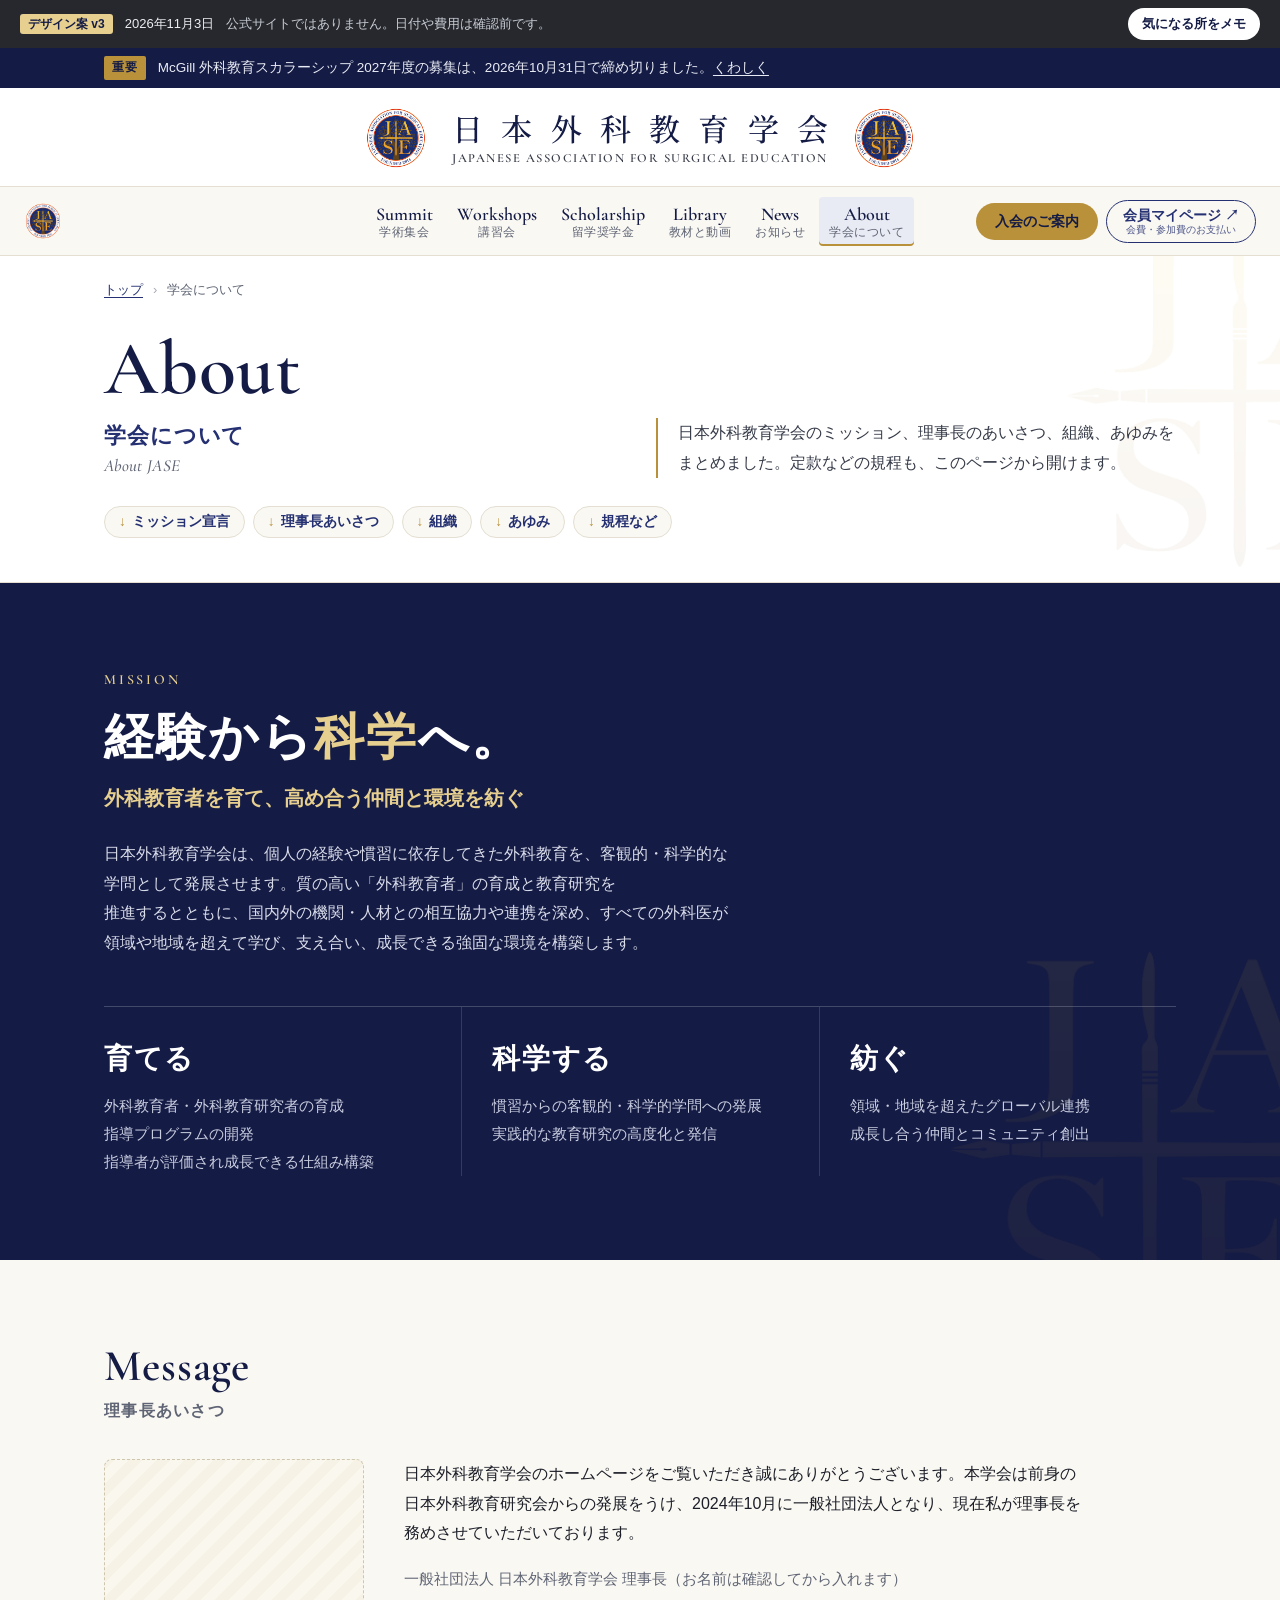
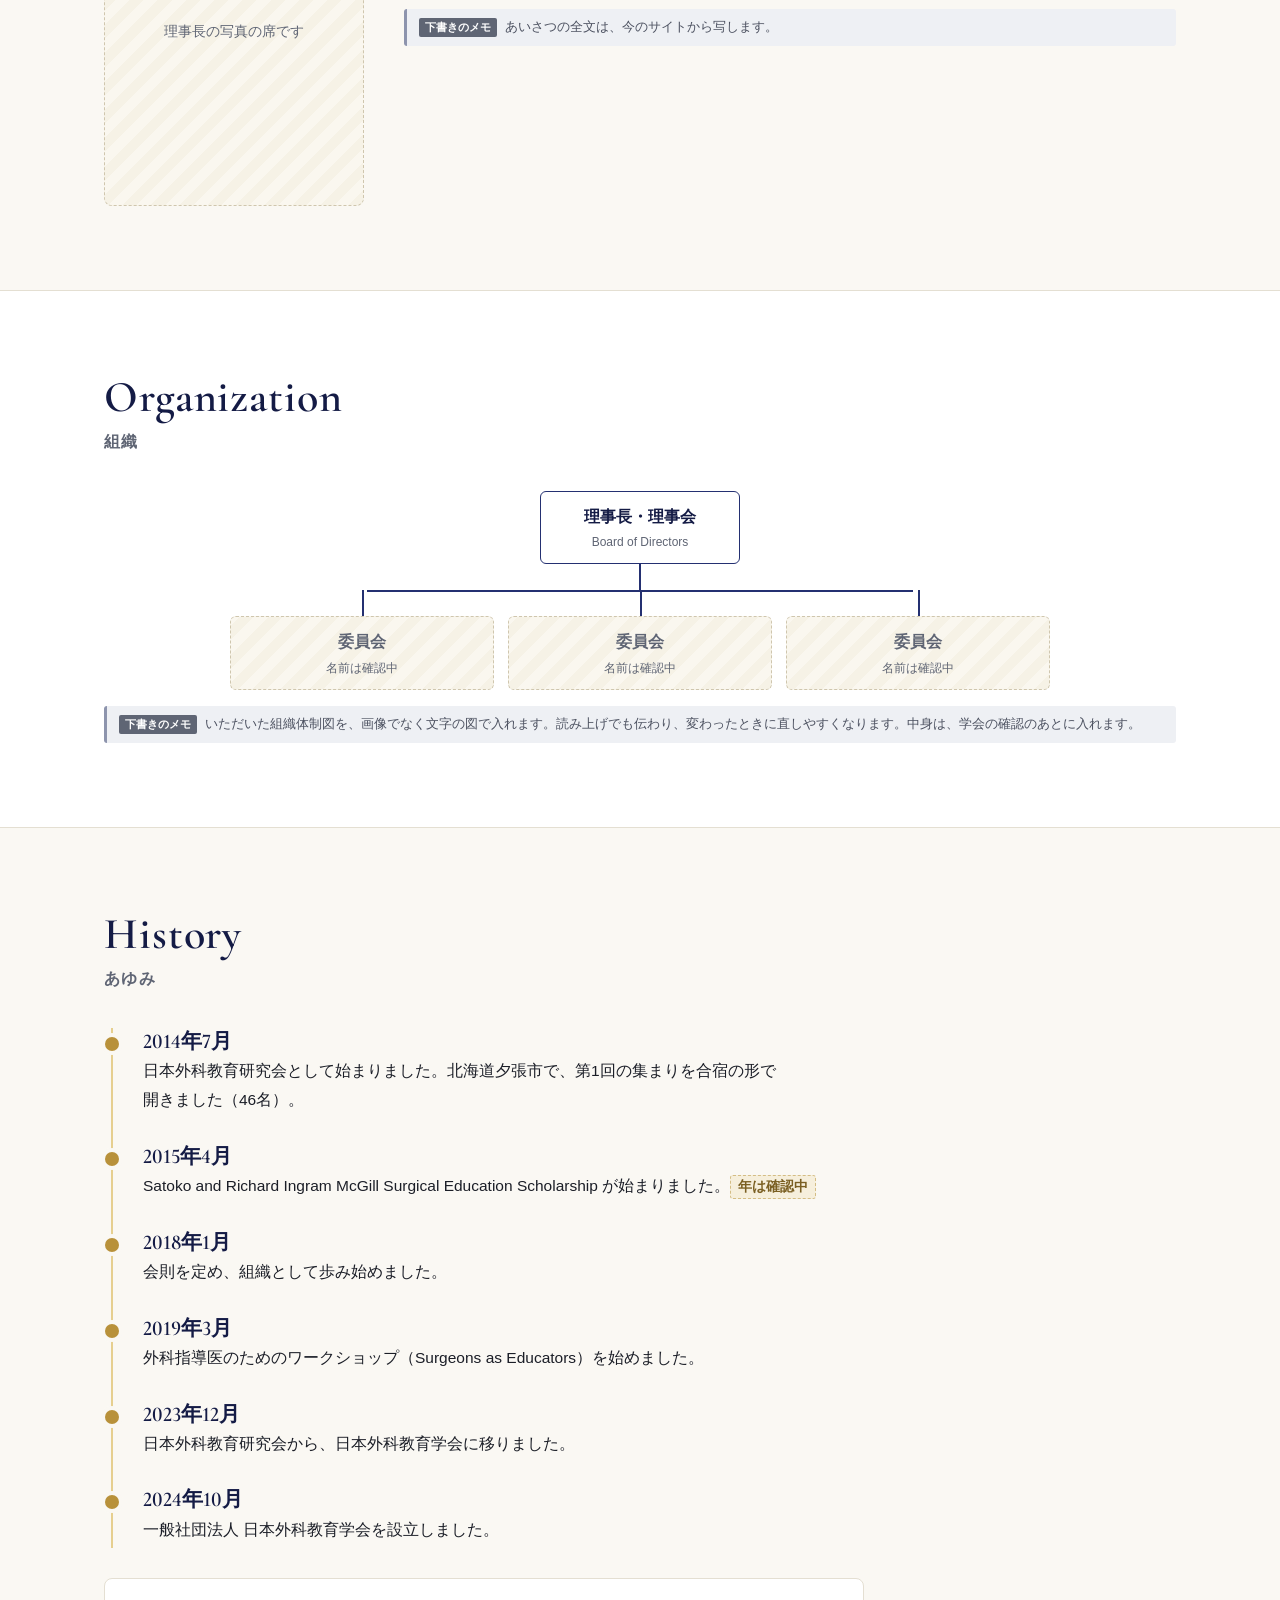
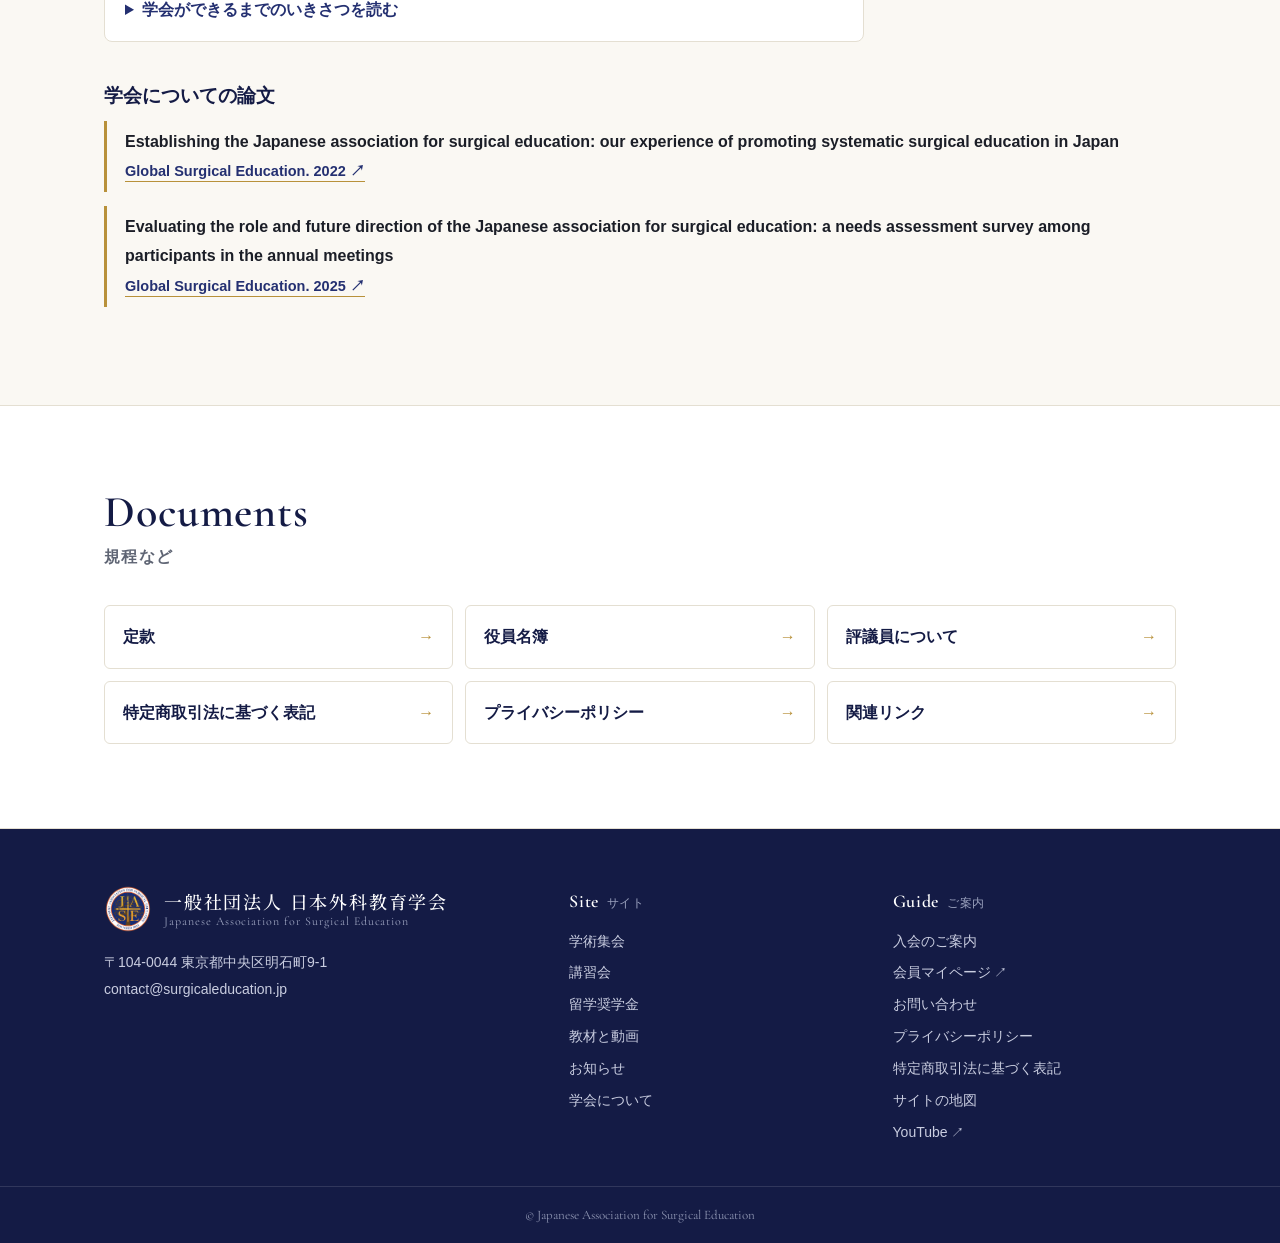
==== commit 8f728ff6: "デザイン案 v3：ロゴの帯、3つの価値、言葉の案、受賞演題 学会の方の声を受けて、ロゴの帯を両側に紋章・間に学会名（明朝で仮置き）にし、 メニューの帯だけを画面の上に残す形にした。トップに3つの価値を" ====
--- a/about.html
+++ b/about.html
@@ -9,6 +9,8 @@
 <link rel="preconnect" href="https://fonts.googleapis.com">
 <link rel="preconnect" href="https://fonts.gstatic.com" crossorigin>
 <link href="https://fonts.googleapis.com/css2?family=Cormorant+Garamond:ital,wght@0,500;0,600;1,500&display=swap" rel="stylesheet">
+<!-- ロゴの帯の和文（明朝・仮置き）。使う字だけを読みこむ -->
+<link href="https://fonts.googleapis.com/css2?family=Noto+Serif+JP:wght@500&text=%E4%B8%80%E8%88%AC%E7%A4%BE%E5%9B%A3%E6%B3%95%E4%BA%BA%E6%97%A5%E6%9C%AC%E5%A4%96%E7%A7%91%E6%95%99%E8%82%B2%E5%AD%A6%E4%BC%9A&display=swap" rel="stylesheet">
 <link rel="stylesheet" href="style.css">
 <link rel="stylesheet" href="draft-tools/memo.css">
 </head>
@@ -17,8 +19,8 @@
 <!-- 帯・お知らせの帯・ヘッダー・フッターは index.html から tools/parts.py で写す。ここでは直さない -->
 <!-- part:bar -->
 <!-- 下書きの帯：公開する本番では、この帯と draft-tools/ と robots の行を外す -->
-<div class="dm-bar dm-ui" data-version="v2" data-date="2026-11-03">
-<p><b>デザイン案 v2</b><span class="dm-date">2026年11月3日</span><span class="dm-warn">公式サイトではありません。日付や費用は確認前です。</span></p>
+<div class="dm-bar dm-ui" data-version="v3" data-date="2026-11-03">
+<p><b>デザイン案 v3</b><span class="dm-date">2026年11月3日</span><span class="dm-warn">公式サイトではありません。日付や費用は確認前です。</span></p>
 <button type="button" class="dm-toggle" aria-pressed="false">気になる所をメモ<span class="dm-count"></span></button>
 </div>
 <!-- /part:bar -->
@@ -28,12 +30,19 @@
 </div>
 <!-- /part:notice -->
 <!-- part:header -->
-<header class="hd" data-sec="ヘッダーとメニュー">
+<!-- ロゴの帯：今のサイトの帯にならい、両側に紋章、間に学会名。和文の書体は、正式なロゴができるまでの仮置き -->
+<div class="banner" data-sec="ロゴの帯">
 <div class="wrap">
-<a class="brand" href="index.html" aria-label="日本外科教育学会 トップへ">
+<a class="lockup" href="index.html" aria-label="日本外科教育学会 トップへ">
 <img src="img/jase_seal.png" alt="日本外科教育学会の紋章">
-<div><b>日本外科教育学会</b><span>Japanese Association for Surgical Education</span></div>
+<span class="name"><b>日本外科教育学会</b><span>Japanese Association for Surgical Education</span></span>
+<img src="img/jase_seal.png" alt="">
 </a>
+</div>
+</div>
+<header class="hd" data-sec="メニュー">
+<div class="wrap">
+<a class="mini" href="index.html" aria-label="日本外科教育学会 トップへ" tabindex="-1"><img src="img/jase_seal.png" alt=""></a>
 <nav class="gnav" aria-label="メインメニュー">
 <a href="summit.html"><b>Summit</b><span>学術集会</span></a>
 <a href="workshops.html"><b>Workshops</b><span>講習会</span></a>
--- a/style.css
+++ b/style.css
@@ -14,6 +14,7 @@
   --line:#e4dfd2;
   --font-ja:"Hiragino Sans","Hiragino Kaku Gothic ProN","Noto Sans JP",sans-serif;
   --font-en:"Cormorant Garamond","Times New Roman",serif;
+  --font-mincho:"Noto Serif JP","Hiragino Mincho ProN","Yu Mincho","YuMincho",serif;
   --wrap:1120px;
 }
 *{box-sizing:border-box;margin:0;padding:0}
@@ -35,8 +36,22 @@
 .notice a{text-decoration:underline;text-underline-offset:3px;white-space:nowrap}
 
 /* ヘッダー */
+/* ロゴの帯：両側に紋章、間に学会名。2行とも同じ幅にそろえる（text-align-last:justify） */
+.banner{background:var(--white);border-bottom:1px solid var(--line)}
+.banner .wrap{display:flex;justify-content:center;padding-top:18px;padding-bottom:16px}
+.lockup{display:inline-flex;align-items:center;gap:24px}
+.lockup img{width:64px;height:64px}
+.lockup .name{display:grid;width:max-content;gap:6px}
+.lockup .name b{display:block;font-family:var(--font-mincho);font-weight:500;font-size:31px;line-height:1.1;color:var(--navy-deep);text-align:justify;text-align-last:justify;text-justify:inter-character}
+.lockup .name span{display:block;font-family:var(--font-en);font-size:12.5px;font-weight:600;letter-spacing:.12em;line-height:1.2;text-transform:uppercase;color:#3b3f4b;text-align:justify;text-align-last:justify;white-space:nowrap}
+/* メニューの帯：ここだけ画面の上に残る。ロゴの帯が見えなくなったら、左に小さな紋章を出す */
 .hd{position:sticky;top:0;z-index:20;background:rgba(250,248,243,.94);backdrop-filter:blur(8px);border-bottom:1px solid var(--line)}
-.hd .wrap{display:flex;align-items:center;justify-content:space-between;height:76px;gap:20px;max-width:1340px}
+.hd .wrap{display:grid;grid-template-columns:1fr auto 1fr;align-items:center;height:68px;gap:20px;max-width:1340px}
+.hd .gnav{justify-self:center}
+.hd .acts{grid-column:3;justify-self:end}
+.hd .mini{display:block;width:38px;opacity:0;pointer-events:none;transition:opacity .25s}
+.hd.stuck .mini{opacity:1;pointer-events:auto}
+.hd .mini img{width:38px;height:38px}
 .brand{display:flex;align-items:center;gap:12px}
 .brand img{width:48px;height:48px}
 .brand b{display:block;font-size:18px;letter-spacing:.06em;font-weight:700;color:var(--navy-deep);line-height:1.3}
@@ -72,10 +87,38 @@
 .eyebrow{font-family:var(--font-en);font-size:14px;letter-spacing:.2em;color:var(--gold);font-weight:600}
 .hero h1 .em{color:#9c7a2e}
 .hero h1{font-size:56px;line-height:1.25;letter-spacing:.04em;color:var(--navy-deep);margin:14px 0 10px;font-weight:800}
-.hero .tag{font-size:19px;font-weight:700;color:var(--navy);letter-spacing:.03em}
+.hero .tag{font-size:19px;font-weight:700;color:var(--navy);letter-spacing:.03em;text-wrap:balance}
 .hero .rule{width:56px;height:2px;background:var(--gold);margin:26px 0 22px}
 .hero p.lead{font-size:16px;color:#363b48}
 .hero .more{margin-top:26px;display:flex;gap:10px;flex-wrap:wrap}
+/* 受賞演題 */
+.awards{list-style:none;border-top:1px solid var(--ink)}
+.awards li{display:grid;grid-template-columns:200px 1fr;gap:6px 24px;padding:16px 4px;border-bottom:1px solid var(--line);align-items:baseline}
+.awards .aw{font-size:13px;font-weight:700;color:#7a5f22;letter-spacing:.04em}
+.awards b{font-size:15.5px;font-weight:700;color:var(--navy-deep);word-break:auto-phrase;text-wrap:pretty}
+
+/* 言葉の案を比べるページ（下書きだけのページ） */
+.ideas{display:grid;grid-template-columns:repeat(2,1fr);gap:24px}
+.idea{background:var(--white);border:1px solid var(--line);border-radius:10px;overflow:hidden;display:flex;flex-direction:column}
+.idea-hd{display:flex;gap:14px;align-items:center;padding:16px 22px;border-bottom:1px solid var(--line);background:var(--paper)}
+.idea-no{display:grid;place-items:center;width:38px;height:38px;border-radius:50%;background:var(--navy);color:#fff;font-family:var(--font-en);font-size:20px;font-weight:600;flex:0 0 auto}
+.idea-hd b{display:block;font-size:16px;color:var(--navy-deep);line-height:1.5}
+.idea-hd div span{display:block;font-size:12.5px;color:var(--sub)}
+.mock{padding:28px 28px 26px}
+.mock .m-main{font-size:42px;line-height:1.28;font-weight:800;color:var(--navy-deep);letter-spacing:.04em;margin:10px 0 8px;word-break:auto-phrase}
+.mock .m-main .em{color:#9c7a2e}
+.mock .tag{font-size:16px;font-weight:700;color:var(--navy);letter-spacing:.03em;word-break:auto-phrase;text-wrap:balance}
+.mock .rule{width:48px;height:2px;background:var(--gold);margin:18px 0 16px}
+.mock .lead{font-size:15px;color:#363b48;word-break:auto-phrase;text-wrap:pretty}
+.aim{margin-top:auto;padding:16px 22px 18px;border-top:1px dashed var(--line);font-size:14px;color:#4a4f5c;word-break:auto-phrase}
+.aim b{display:inline-block;margin-right:8px;font-size:12px;color:#7a5f22;background:var(--gold-wash);border:1px solid var(--gold-light);border-radius:2px;padding:0 7px}
+
+/* 3つの価値（ミッション宣言の柱） */
+.values{list-style:none;display:grid;grid-template-columns:repeat(3,1fr);margin-top:24px;border-top:1px solid var(--line);border-bottom:1px solid var(--line)}
+.values li{padding:12px 14px 12px 0;display:grid;gap:2px}
+.values li + li{padding-left:16px;border-left:1px solid var(--line)}
+.values b{font-size:17px;font-weight:800;color:var(--navy-deep);letter-spacing:.06em}
+.values span{font-size:12.5px;color:var(--sub);line-height:1.6;word-break:auto-phrase}
 
 /* カルーセル */
 .car{position:relative;border-radius:10px;overflow:hidden;background:var(--navy-deep);box-shadow:0 24px 48px -28px rgba(20,27,69,.55)}
@@ -178,7 +221,7 @@
 /* フッター */
 .ft{background:var(--navy-deep);color:#c9cde0;font-size:14px;margin-top:84px}
 .ft .wrap{display:grid;grid-template-columns:1.5fr 1fr 1fr;gap:40px;padding-top:56px;padding-bottom:40px}
-.ft .brand b{color:#fff}
+.ft .brand b{color:#fff;font-family:var(--font-mincho);font-weight:500;letter-spacing:.1em}
 .ft .brand span{color:#9aa1bd}
 .ft address{font-style:normal;margin-top:16px;line-height:1.9}
 .ft h3{font-family:var(--font-en);font-size:18px;color:#fff;font-weight:600;margin-bottom:10px;letter-spacing:.04em}
@@ -189,6 +232,7 @@
 
 /* スマホ */
 @media (max-width:1240px){
+  .hd .wrap{grid-template-columns:auto 1fr auto}
   .brand span{display:none}
 }
 @media (max-width:1100px){
@@ -217,8 +261,19 @@
 }
 @media (max-width:600px){
   body{font-size:15.5px}
-  .hd .wrap{flex-wrap:wrap;height:auto;padding-top:8px;padding-bottom:8px;row-gap:8px}
-  .hd .acts{order:3;width:100%;display:grid;grid-template-columns:1fr 1fr auto;gap:8px}
+  .hd .wrap{display:flex;height:auto;padding-top:8px;padding-bottom:8px}
+  .hd .mini{display:none}
+  .hd .acts{width:100%;display:grid;grid-template-columns:1fr 1fr auto;gap:8px}
+  .banner .wrap{padding-top:12px;padding-bottom:10px}
+  .lockup{gap:12px}
+  .lockup img{width:42px;height:42px}
+  .lockup .name{gap:4px}
+  .lockup .name b{font-size:21px}
+  .lockup .name span{font-size:8px;letter-spacing:.06em}
+  .values li{padding-right:8px}
+  .values li + li{padding-left:10px}
+  .values b{font-size:15px}
+  .values span{font-size:11.5px}
   .hd .acts .btn{justify-content:center}
   .brand b{font-size:16px}
   .wrap{padding:0 16px}
@@ -520,6 +575,7 @@
   .steps li::after{left:23px;right:auto;top:46px;bottom:-22px;width:1px;height:auto}
   .steps b{margin-top:10px}
   .v-grid.six{grid-template-columns:1fr 1fr;gap:22px}
+  .ideas{grid-template-columns:1fr}
 }
 @media (max-width:600px){
   [id]{scroll-margin-top:130px}
@@ -568,6 +624,9 @@
   .filter{align-items:flex-start;flex-direction:column}
   .article h1{font-size:23px}
   .mission h2{font-size:34px}
+  .mock{padding:22px 18px}
+  .awards li{grid-template-columns:1fr}
+  .mock .m-main{font-size:34px}
   .mission .tag{font-size:17px}
   .org .row{--n:1 !important;max-width:280px}
 }
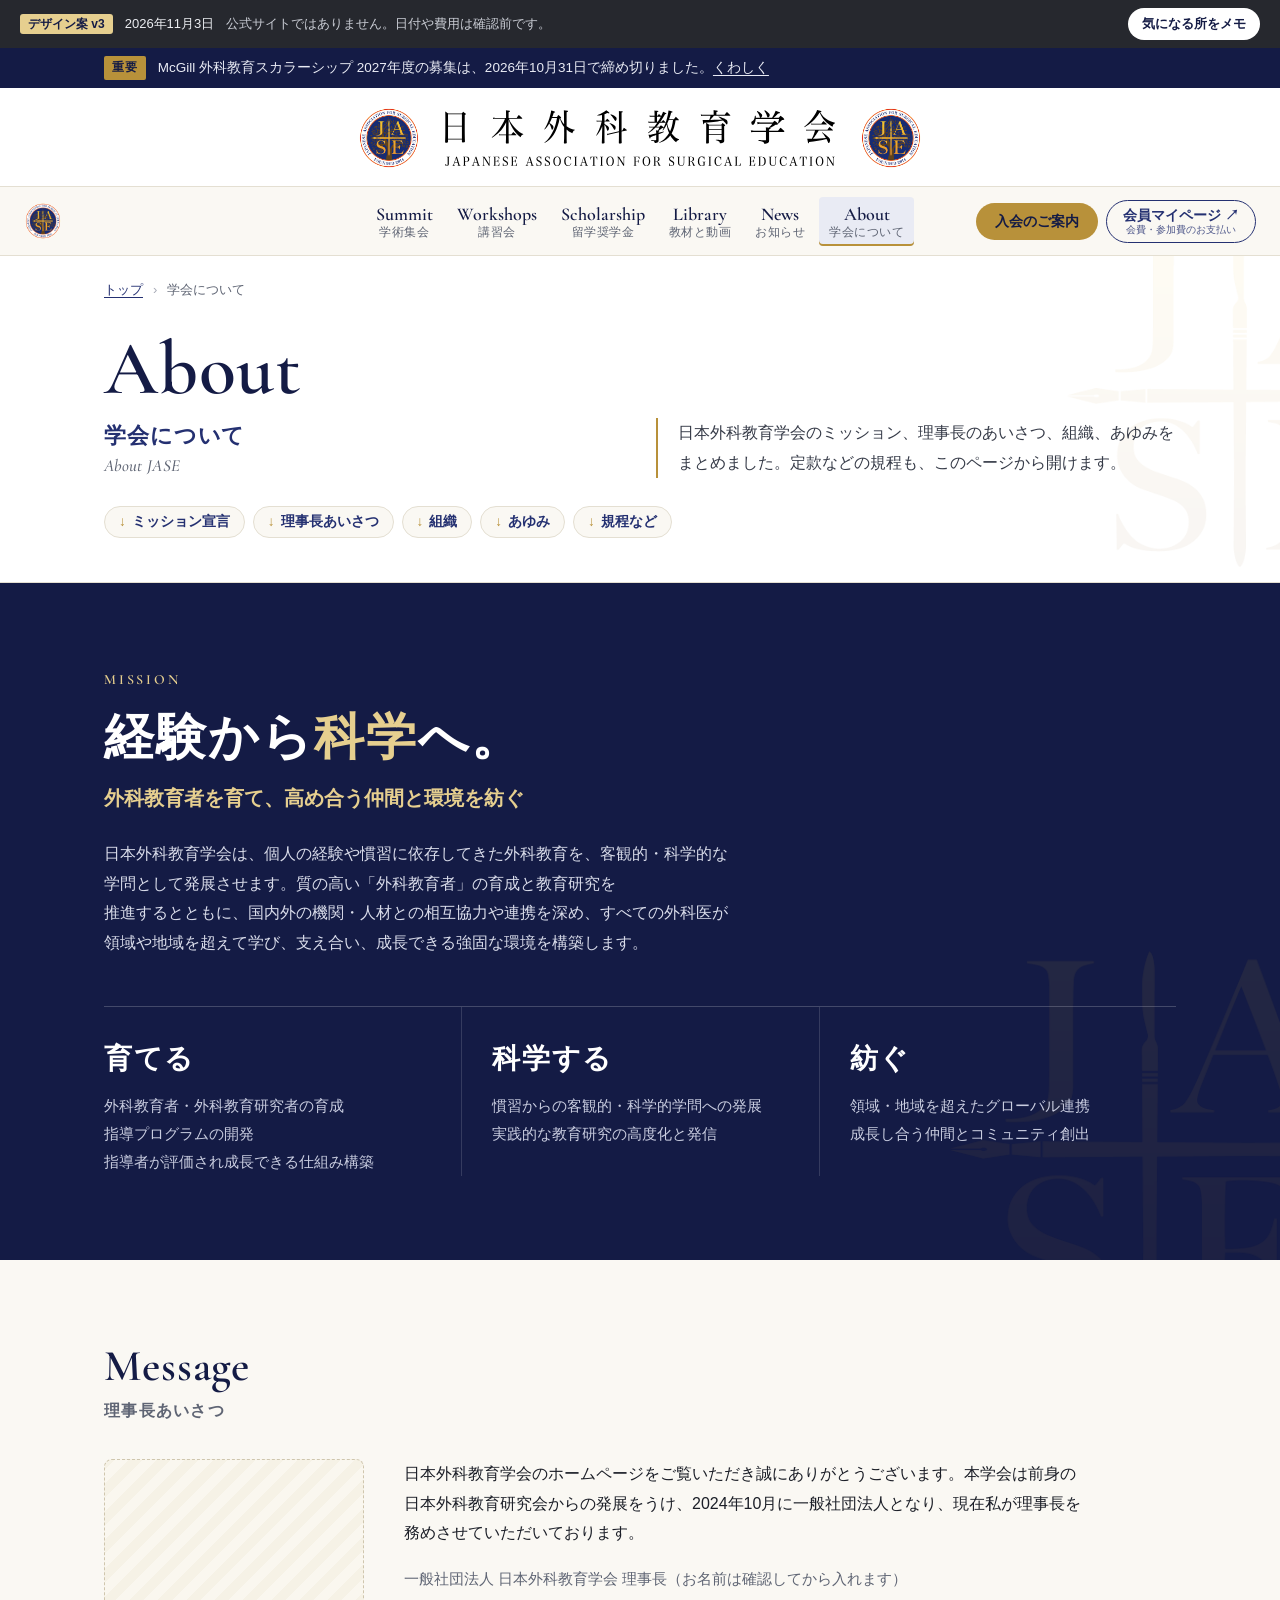
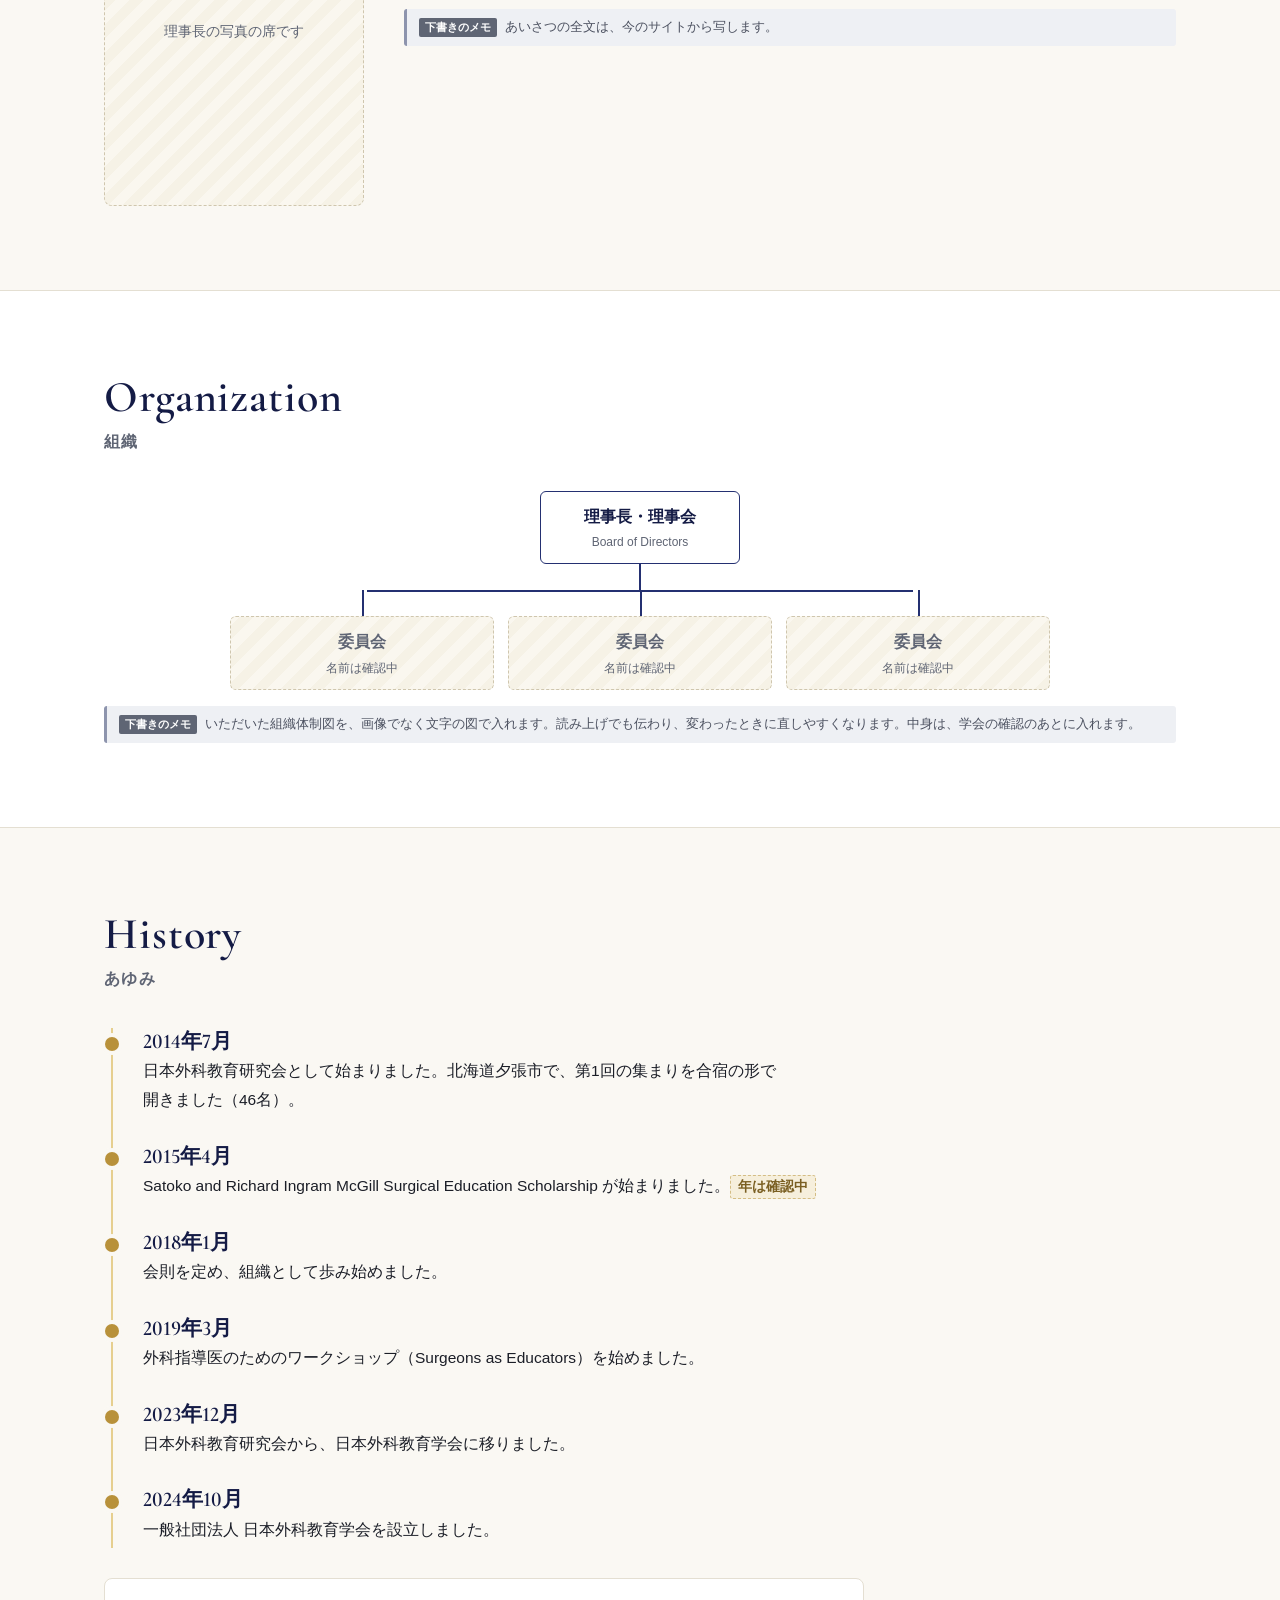
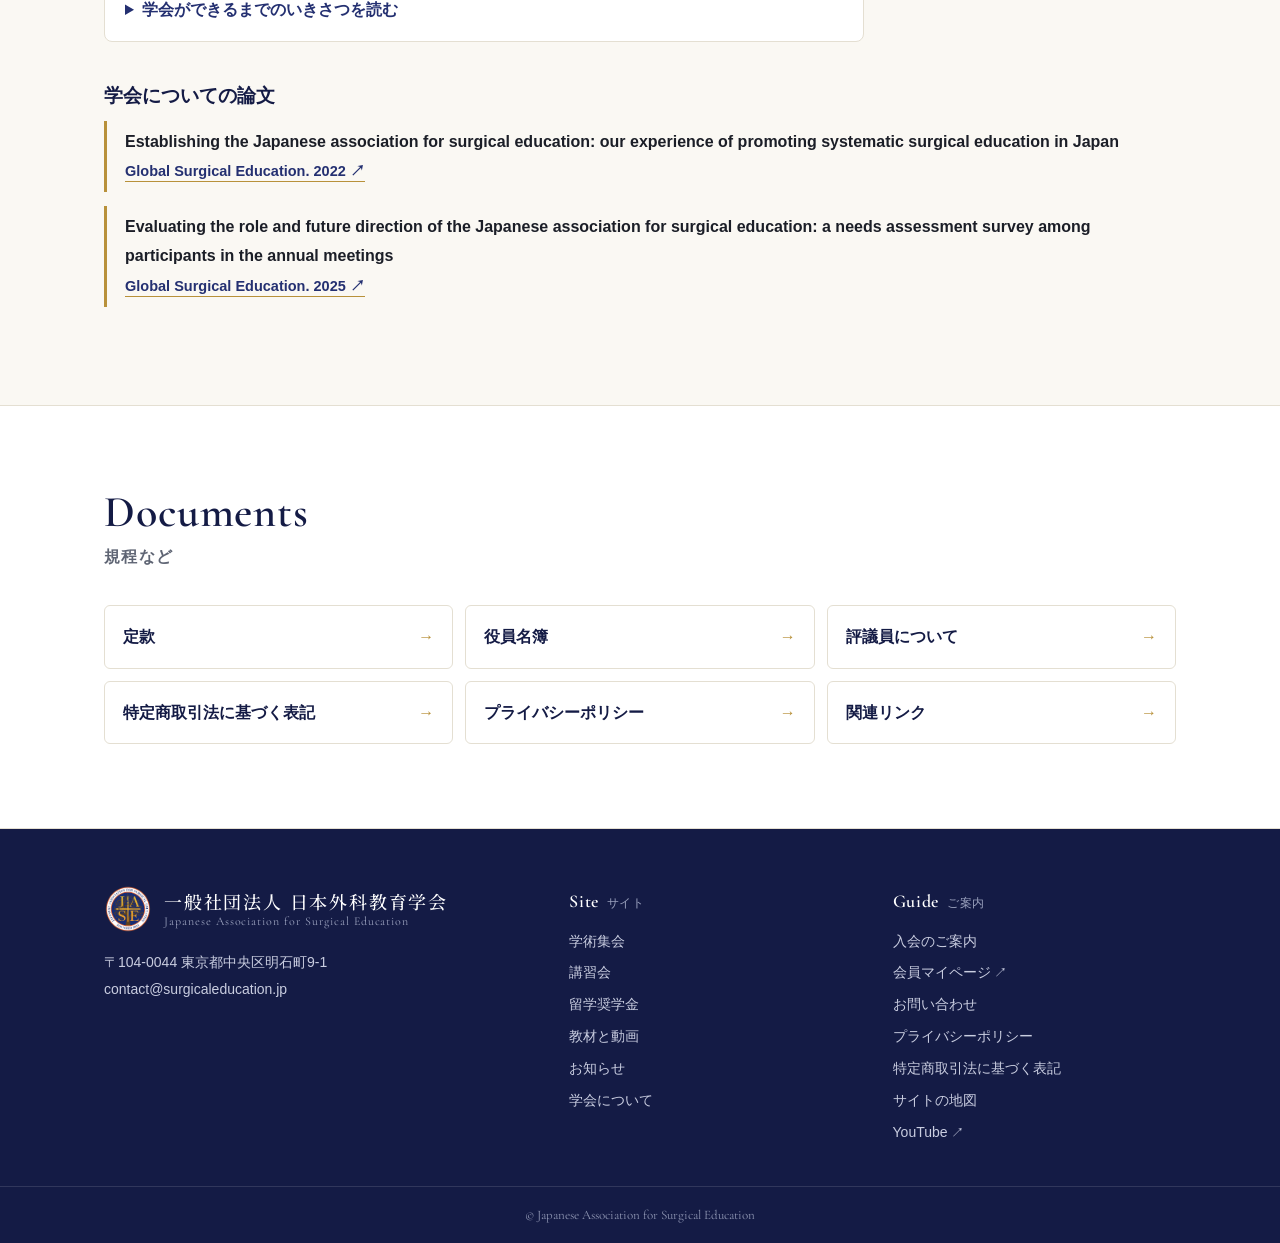
==== commit a6f87cba: "ロゴの帯の学会名を、届いたロゴの字形で「学会」に組みかえた画像にする 和文の7字は元のロゴの字形のまま、「学」だけヒラギノUD明朝 W4 で足した仮置き。 版は v3 のまま（気になる所メモの箱を分け" ====
--- a/about.html
+++ b/about.html
@@ -30,12 +30,12 @@
 </div>
 <!-- /part:notice -->
 <!-- part:header -->
-<!-- ロゴの帯：今のサイトの帯にならい、両側に紋章、間に学会名。和文の書体は、正式なロゴができるまでの仮置き -->
+<!-- ロゴの帯：今のサイトの帯にならい、両側に紋章、間に学会名。学会名は届いたロゴの字形で「学会」に組みかえた仮置き。正式な和文のロゴができたら img/jase_wordmark.svg を差しかえる -->
 <div class="banner" data-sec="ロゴの帯">
 <div class="wrap">
 <a class="lockup" href="index.html" aria-label="日本外科教育学会 トップへ">
 <img src="img/jase_seal.png" alt="日本外科教育学会の紋章">
-<span class="name"><b>日本外科教育学会</b><span>Japanese Association for Surgical Education</span></span>
+<img class="wordmark" src="img/jase_wordmark.svg" alt="" width="299" height="43">
 <img src="img/jase_seal.png" alt="">
 </a>
 </div>
@@ -170,7 +170,7 @@
 <address>〒104-0044 東京都中央区明石町9-1<br>contact@surgicaleducation.jp</address>
 </div>
 <div><h3>Site<small>サイト</small></h3><ul><li><a href="summit.html">学術集会</a></li><li><a href="workshops.html">講習会</a></li><li><a href="scholarship.html">留学奨学金</a></li><li><a href="library.html">教材と動画</a></li><li><a href="news.html">お知らせ</a></li><li><a href="about.html">学会について</a></li></ul></div>
-<div><h3>Guide<small>ご案内</small></h3><ul><li><a href="join.html">入会のご案内</a></li><li><a class="ext" href="#" data-todo="smoosy">会員マイページ </a></li><li><a href="contact.html">お問い合わせ</a></li><li><a href="#" data-todo="page">プライバシーポリシー</a></li><li><a href="#" data-todo="page">特定商取引法に基づく表記</a></li><li><a href="#" data-todo="page">サイトの地図</a></li><li><a class="ext" href="#" data-todo="youtube">YouTube </a></li></ul></div>
+<div><h3>Guide<small>ご案内</small></h3><ul><li><a href="join.html">入会のご案内</a></li><li><a class="ext" href="#" data-todo="smoosy">会員マイページ </a></li><li><a href="contact.html">お問い合わせ</a></li><li><a href="#" data-todo="page">プライバシーポリシー</a></li><li><a href="#" data-todo="page">特定商取引法に基づく表記</a></li><li><a href="#" data-todo="page">サイトの地図</a></li><li><a class="ext" href="https://www.youtube.com/@JASESocial" target="_blank" rel="noopener">YouTube </a></li></ul></div>
 </div>
 <p class="copy">© Japanese Association for Surgical Education</p>
 </footer>
--- a/style.css
+++ b/style.css
@@ -36,14 +36,12 @@
 .notice a{text-decoration:underline;text-underline-offset:3px;white-space:nowrap}
 
 /* ヘッダー */
-/* ロゴの帯：両側に紋章、間に学会名。2行とも同じ幅にそろえる（text-align-last:justify） */
+/* ロゴの帯：両側に紋章、間に学会名（届いたロゴの字形を「学会」に組みかえた仮置きの SVG） */
 .banner{background:var(--white);border-bottom:1px solid var(--line)}
 .banner .wrap{display:flex;justify-content:center;padding-top:18px;padding-bottom:16px}
 .lockup{display:inline-flex;align-items:center;gap:24px}
 .lockup img{width:64px;height:64px}
-.lockup .name{display:grid;width:max-content;gap:6px}
-.lockup .name b{display:block;font-family:var(--font-mincho);font-weight:500;font-size:31px;line-height:1.1;color:var(--navy-deep);text-align:justify;text-align-last:justify;text-justify:inter-character}
-.lockup .name span{display:block;font-family:var(--font-en);font-size:12.5px;font-weight:600;letter-spacing:.12em;line-height:1.2;text-transform:uppercase;color:#3b3f4b;text-align:justify;text-align-last:justify;white-space:nowrap}
+.lockup .wordmark{display:block;height:56px;width:auto}
 /* メニューの帯：ここだけ画面の上に残る。ロゴの帯が見えなくなったら、左に小さな紋章を出す */
 .hd{position:sticky;top:0;z-index:20;background:rgba(250,248,243,.94);backdrop-filter:blur(8px);border-bottom:1px solid var(--line)}
 .hd .wrap{display:grid;grid-template-columns:1fr auto 1fr;align-items:center;height:68px;gap:20px;max-width:1340px}
@@ -192,6 +190,24 @@
 .v-card .th::after{content:"";position:absolute;left:50%;top:50%;transform:translate(-50%,-50%);width:54px;height:54px;border-radius:50%;background:rgba(255,255,255,.9)}
 .v-card .th::before{content:"";position:absolute;left:calc(50% - 6px);top:50%;transform:translateY(-50%);z-index:1;border-left:16px solid var(--navy-deep);border-top:10px solid transparent;border-bottom:10px solid transparent}
 .v-card .th small{position:absolute;left:10px;bottom:8px;font-size:11.5px;color:#cfd4e6;z-index:1}
+/* 縦長のちらしの動画は、左右が黒い帯になる。黒を紺に溶かす */
+.v-card .th:has(img){background:#1d2659}
+.v-card .th img{position:absolute;inset:0;width:100%;height:100%;object-fit:cover;mix-blend-mode:lighten;transition:transform .3s}
+.v-card:hover .th img{transform:scale(1.03)}
+.v-card .th::after{z-index:1;background:rgba(20,27,69,.82);box-shadow:0 0 0 2px rgba(255,255,255,.85)}
+.v-card .th::before{z-index:2;border-left-color:#fff}
+.v-card .th:has(img) small{display:none}
+.v-kind{display:inline-block;margin-top:12px;font-size:11.5px;font-weight:700;letter-spacing:.08em;color:var(--gold-light)}
+.v-kind + p{margin-top:2px}
+.v-card p{word-break:auto-phrase}
+.v-group{display:flex;align-items:baseline;gap:10px;font-size:17px;font-weight:800;color:#fff;margin:6px 0 16px}
+.v-group small{font-size:13px;font-weight:500;color:#aab1cc}
+.v-grid.lib + .v-group{margin-top:44px}
+.v-grid.lib{grid-template-columns:repeat(3,1fr);row-gap:30px}
+.s3 .bg img{position:absolute;inset:0;width:100%;height:100%;object-fit:cover;opacity:.55;mix-blend-mode:lighten}
+.s3 .bg::after{content:"";position:absolute;inset:0;background:linear-gradient(180deg,rgba(16,22,58,.1) 0%,rgba(16,22,58,.92) 78%)}
+.s3 .play{z-index:1}
+.slide .v-title{font-size:19px;line-height:1.55;word-break:auto-phrase}
 .v-card p{margin-top:12px;font-size:15.5px;font-weight:700;line-height:1.6}
 .v-card time{font-size:13px;color:#aab1cc}
 .v-more{margin-top:30px;display:flex;gap:12px;flex-wrap:wrap}
@@ -267,9 +283,7 @@
   .banner .wrap{padding-top:12px;padding-bottom:10px}
   .lockup{gap:12px}
   .lockup img{width:42px;height:42px}
-  .lockup .name{gap:4px}
-  .lockup .name b{font-size:21px}
-  .lockup .name span{font-size:8px;letter-spacing:.06em}
+  .lockup .wordmark{width:auto;height:34px}
   .values li{padding-right:8px}
   .values li + li{padding-left:10px}
   .values b{font-size:15px}
@@ -467,7 +481,6 @@
 .mat .fill{aspect-ratio:1;padding:6px;font-size:11.5px}
 .mat b{display:block;font-size:17px;color:var(--navy-deep);line-height:1.5}
 .mat p{font-size:14px;color:#4a4f5c}
-.v-grid.six{grid-template-columns:repeat(3,1fr);row-gap:34px}
 .papers{list-style:none}
 .papers .ex{font-size:12px;font-weight:700;color:#fff;background:var(--navy);border-radius:2px;padding:1px 7px;margin-right:8px;vertical-align:2px}
 
@@ -574,7 +587,7 @@
   .steps li::before{grid-row:1/3}
   .steps li::after{left:23px;right:auto;top:46px;bottom:-22px;width:1px;height:auto}
   .steps b{margin-top:10px}
-  .v-grid.six{grid-template-columns:1fr 1fr;gap:22px}
+  .v-grid.lib{grid-template-columns:1fr 1fr;gap:22px}
   .ideas{grid-template-columns:1fr}
 }
 @media (max-width:600px){
@@ -582,7 +595,13 @@
   .ph::after{display:none}
   .tbl tr.latest{padding-left:12px;padding-right:12px}
   .tbl tbody td[data-label]::before{content:attr(data-label);display:inline-block;min-width:3em;margin-right:10px;font-size:12px;font-weight:700;color:var(--sub)}
-  .v-grid.six a:nth-child(n+4){display:none}
+  .v-grid.lib{grid-template-columns:1fr;gap:14px}
+  .v-grid.lib .v-card{display:grid;grid-template-columns:132px 1fr;column-gap:14px;align-items:start}
+  .v-grid.lib .v-card .th{grid-row:1/4}
+  .v-grid.lib .v-card .th::after{width:34px;height:34px}
+  .v-grid.lib .v-card .th::before{left:calc(50% - 4px);border-left-width:11px;border-top-width:7px;border-bottom-width:7px}
+  .v-grid.lib .v-kind{margin-top:0}
+  .v-grid.lib .v-card p{font-size:14px;line-height:1.55}
   .chips{gap:6px}
   .chips button{padding:5px 11px;font-size:13px}
   .pager-row{grid-template-columns:1fr;gap:10px}
@@ -620,7 +639,6 @@
   .people{grid-template-columns:repeat(4,1fr);gap:12px}
   .status-band{padding:20px}
   .mat{grid-template-columns:84px 1fr;gap:14px;padding:14px}
-  .v-grid.six{grid-template-columns:1fr}
   .filter{align-items:flex-start;flex-direction:column}
   .article h1{font-size:23px}
   .mission h2{font-size:34px}
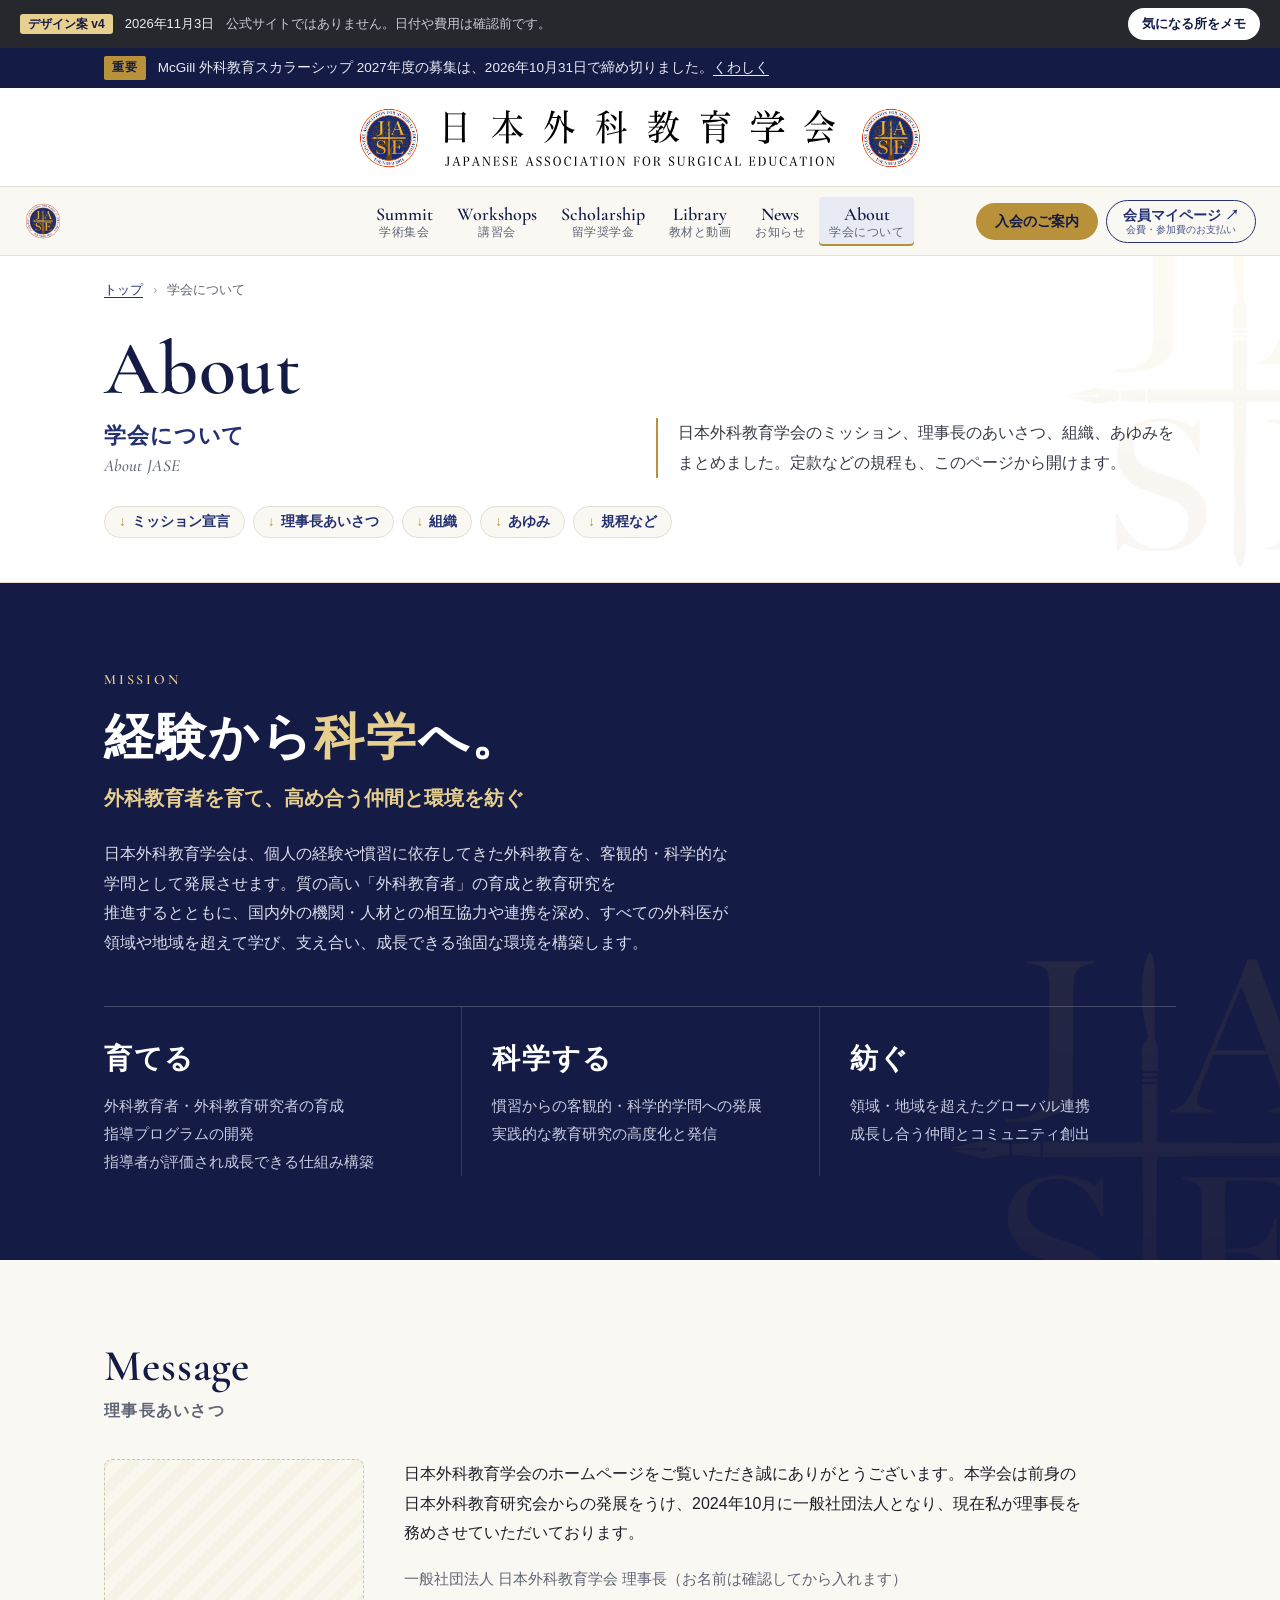
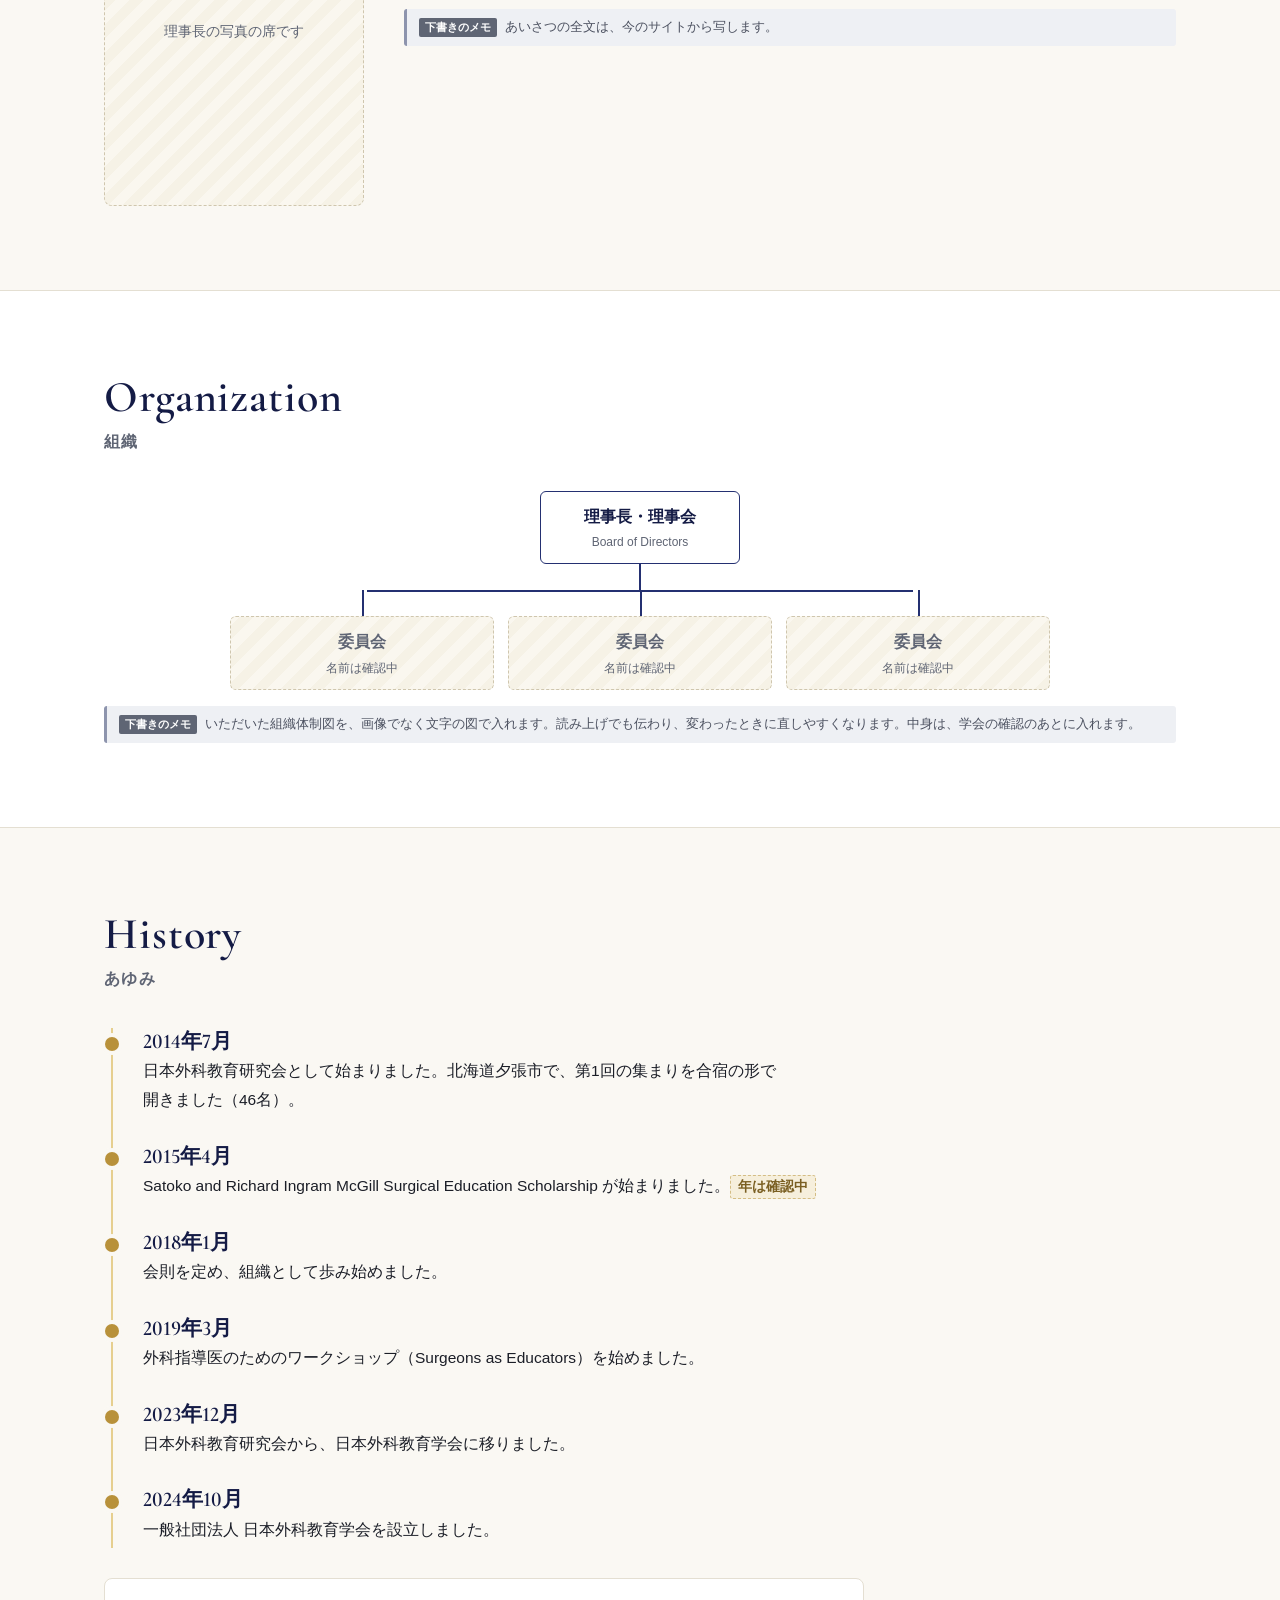
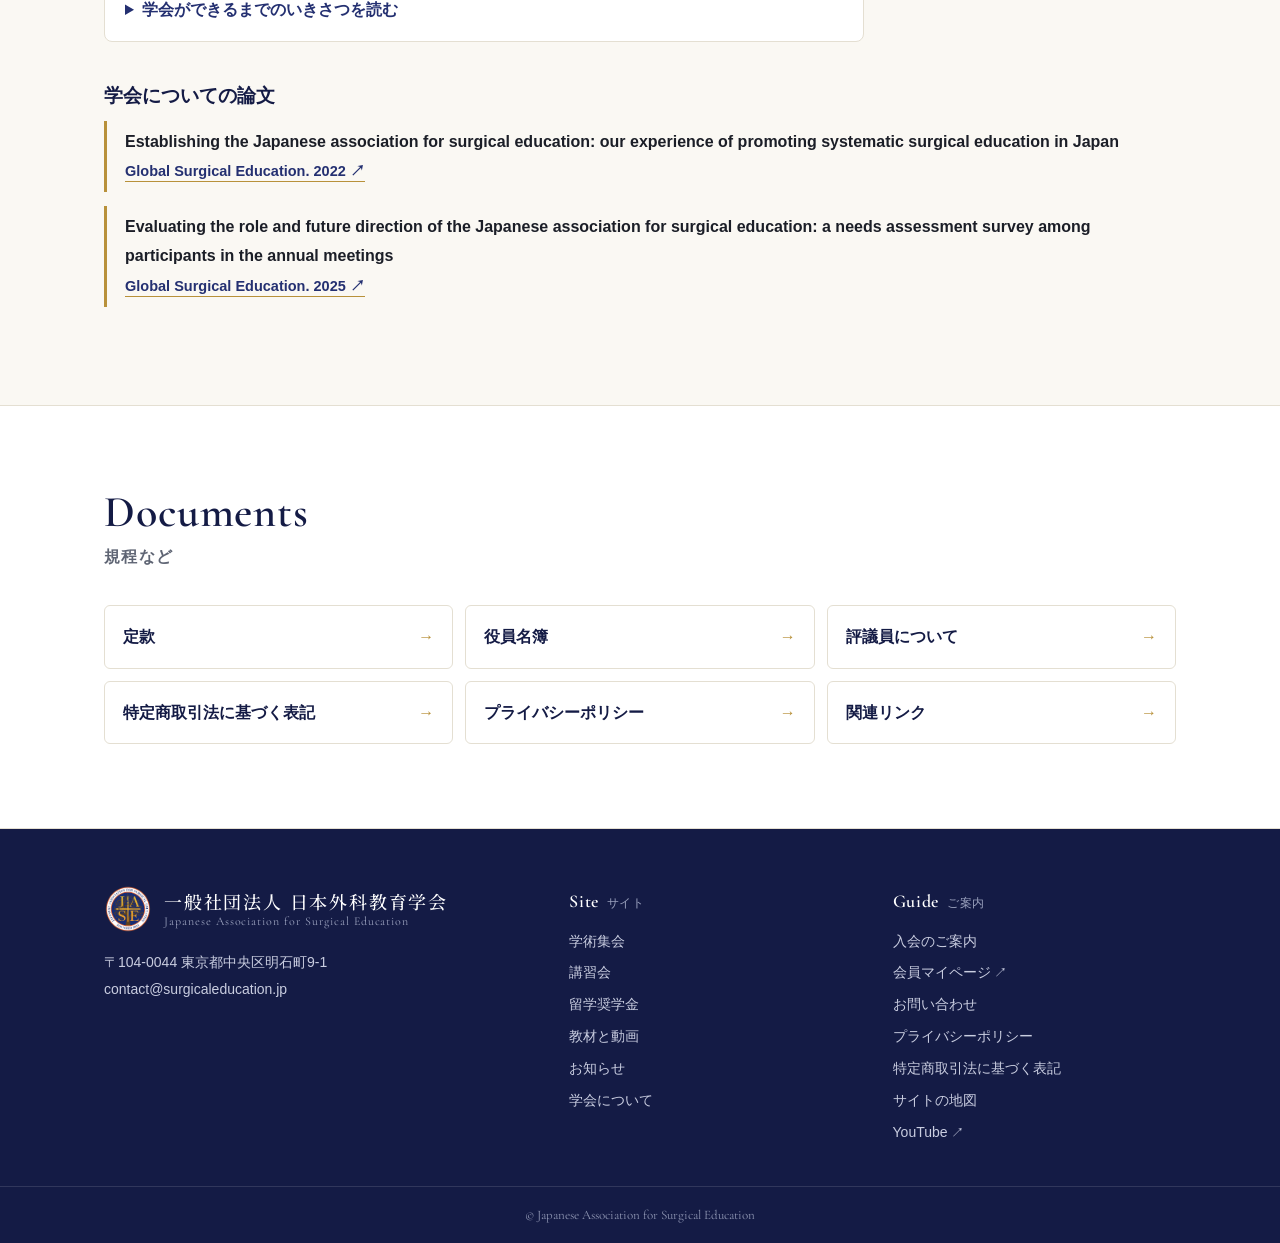
==== commit 7d817133: "デザイン案 v4：最初の画面の言葉の案を5つとも作り直す 「手術に関わる人がみんなで腕を上げていく」「経験と勘だけに頼らず、評価とフィードバックで育つ仕組み」を芯にした。 見出しは句点なし、読点もでき" ====
--- a/about.html
+++ b/about.html
@@ -19,8 +19,8 @@
 <!-- 帯・お知らせの帯・ヘッダー・フッターは index.html から tools/parts.py で写す。ここでは直さない -->
 <!-- part:bar -->
 <!-- 下書きの帯：公開する本番では、この帯と draft-tools/ と robots の行を外す -->
-<div class="dm-bar dm-ui" data-version="v3" data-date="2026-11-03">
-<p><b>デザイン案 v3</b><span class="dm-date">2026年11月3日</span><span class="dm-warn">公式サイトではありません。日付や費用は確認前です。</span></p>
+<div class="dm-bar dm-ui" data-version="v4" data-date="2026-11-03">
+<p><b>デザイン案 v4</b><span class="dm-date">2026年11月3日</span><span class="dm-warn">公式サイトではありません。日付や費用は確認前です。</span></p>
 <button type="button" class="dm-toggle" aria-pressed="false">気になる所をメモ<span class="dm-count"></span></button>
 </div>
 <!-- /part:bar -->
--- a/style.css
+++ b/style.css
@@ -84,10 +84,10 @@
 .hero .wrap{display:grid;grid-template-columns:1fr 1.08fr;gap:56px;align-items:center}
 .eyebrow{font-family:var(--font-en);font-size:14px;letter-spacing:.2em;color:var(--gold);font-weight:600}
 .hero h1 .em{color:#9c7a2e}
-.hero h1{font-size:56px;line-height:1.25;letter-spacing:.04em;color:var(--navy-deep);margin:14px 0 10px;font-weight:800}
+.hero h1{font-size:50px;line-height:1.25;letter-spacing:.04em;color:var(--navy-deep);margin:14px 0 10px;font-weight:800}
 .hero .tag{font-size:19px;font-weight:700;color:var(--navy);letter-spacing:.03em;text-wrap:balance}
 .hero .rule{width:56px;height:2px;background:var(--gold);margin:26px 0 22px}
-.hero p.lead{font-size:16px;color:#363b48}
+.hero p.lead{font-size:16px;color:#363b48;word-break:auto-phrase;text-wrap:pretty}
 .hero .more{margin-top:26px;display:flex;gap:10px;flex-wrap:wrap}
 /* 受賞演題 */
 .awards{list-style:none;border-top:1px solid var(--ink)}
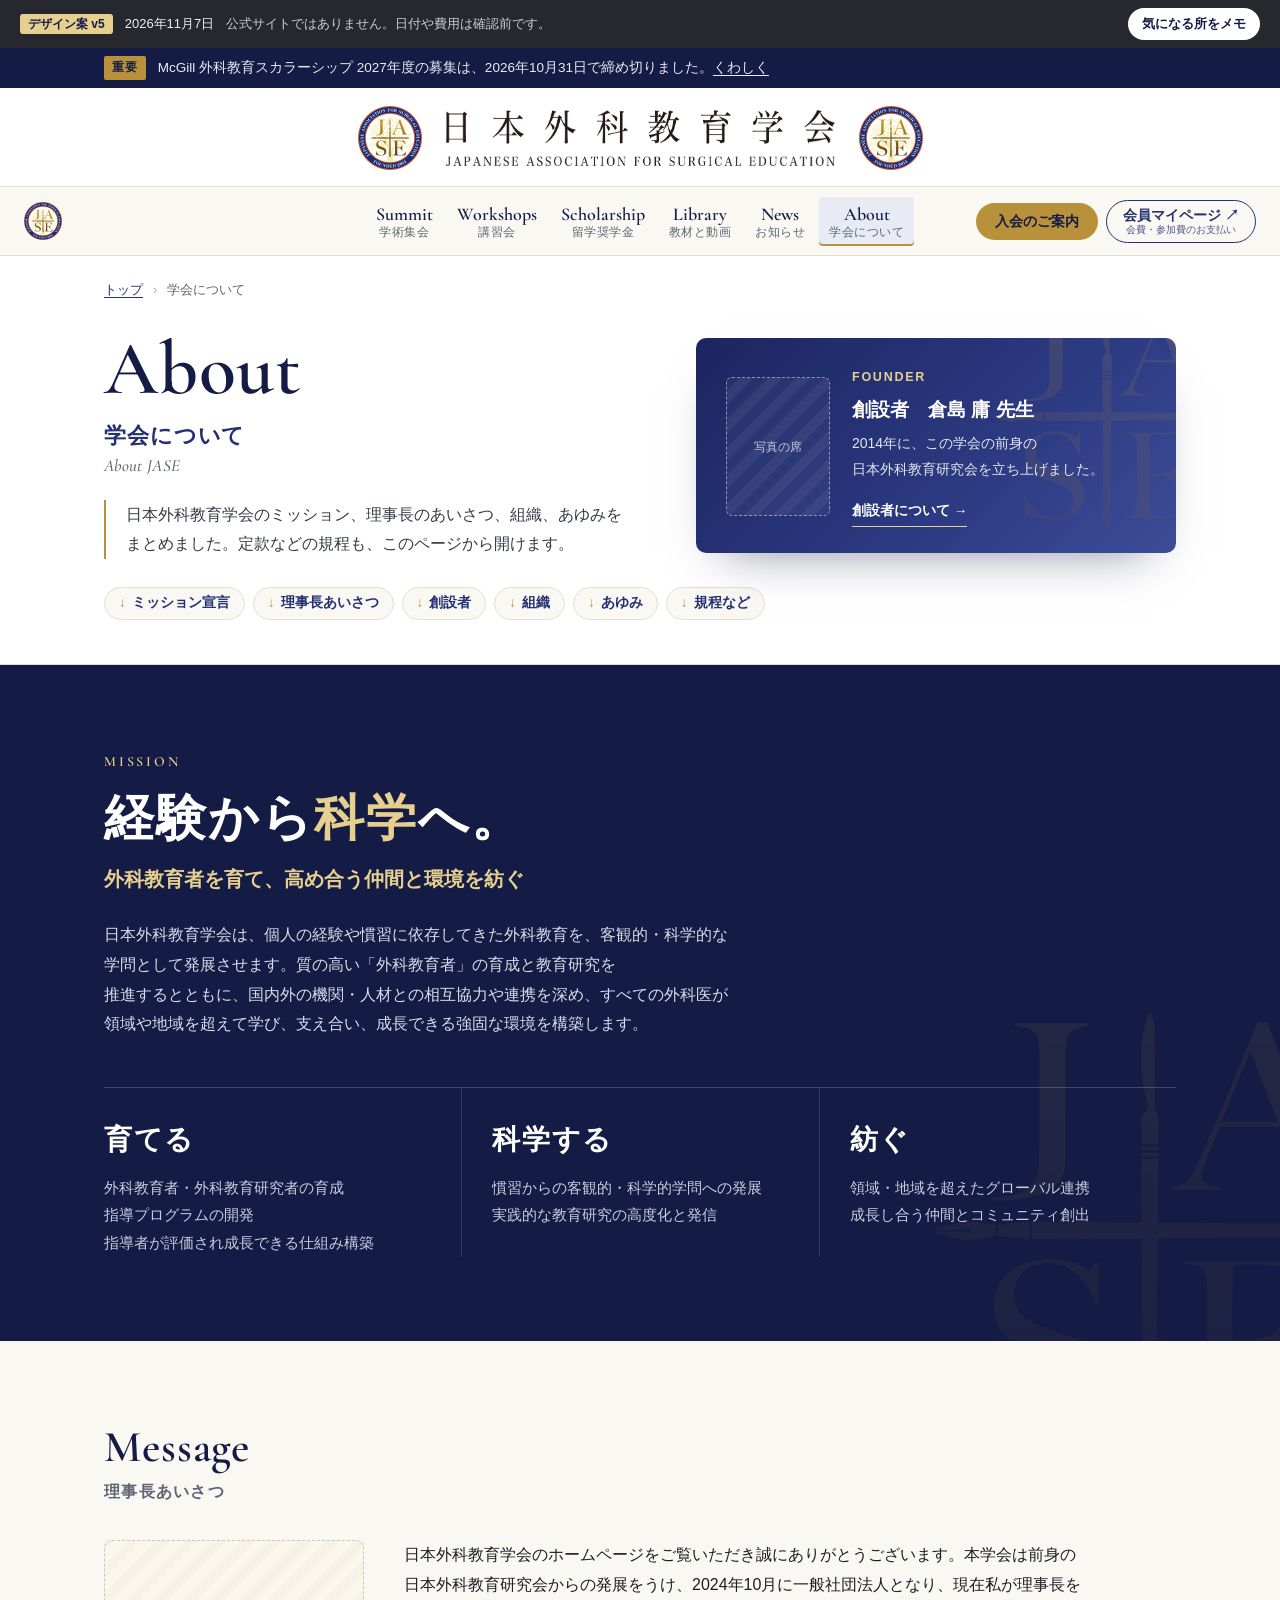
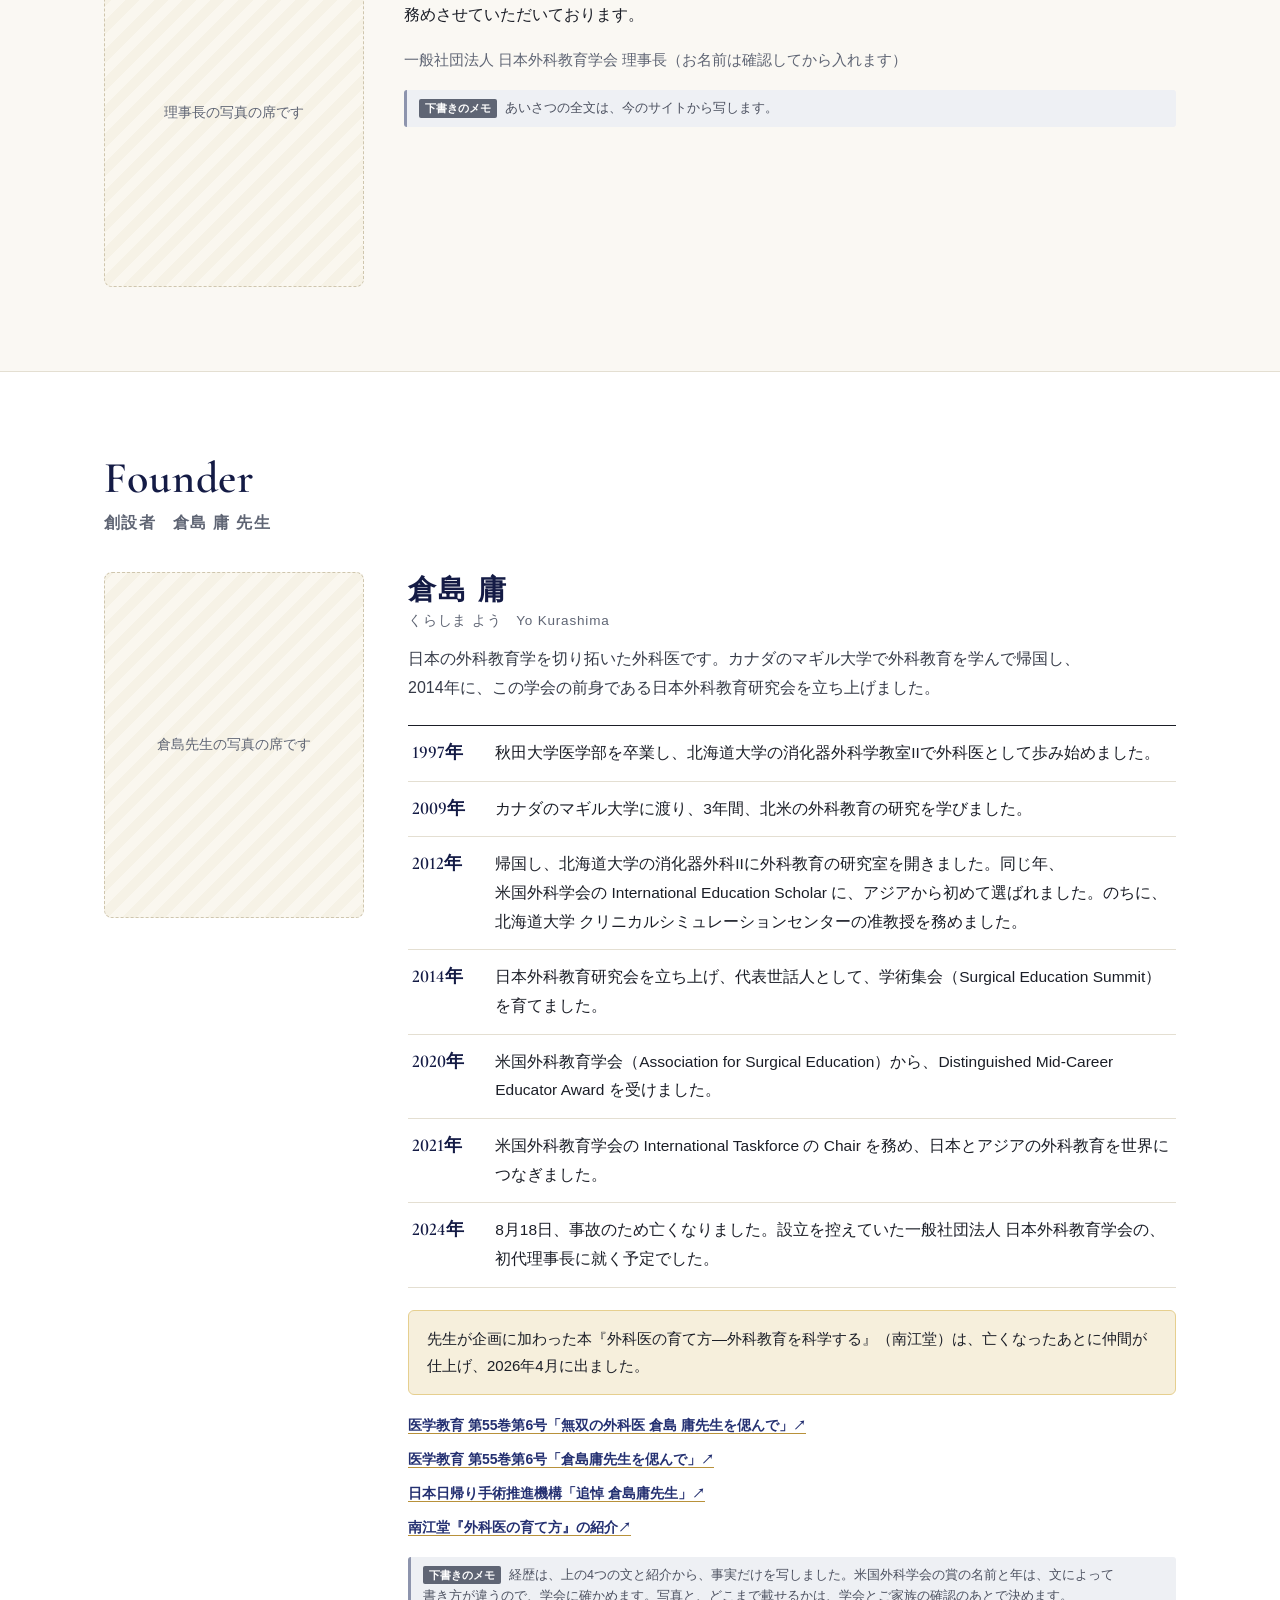
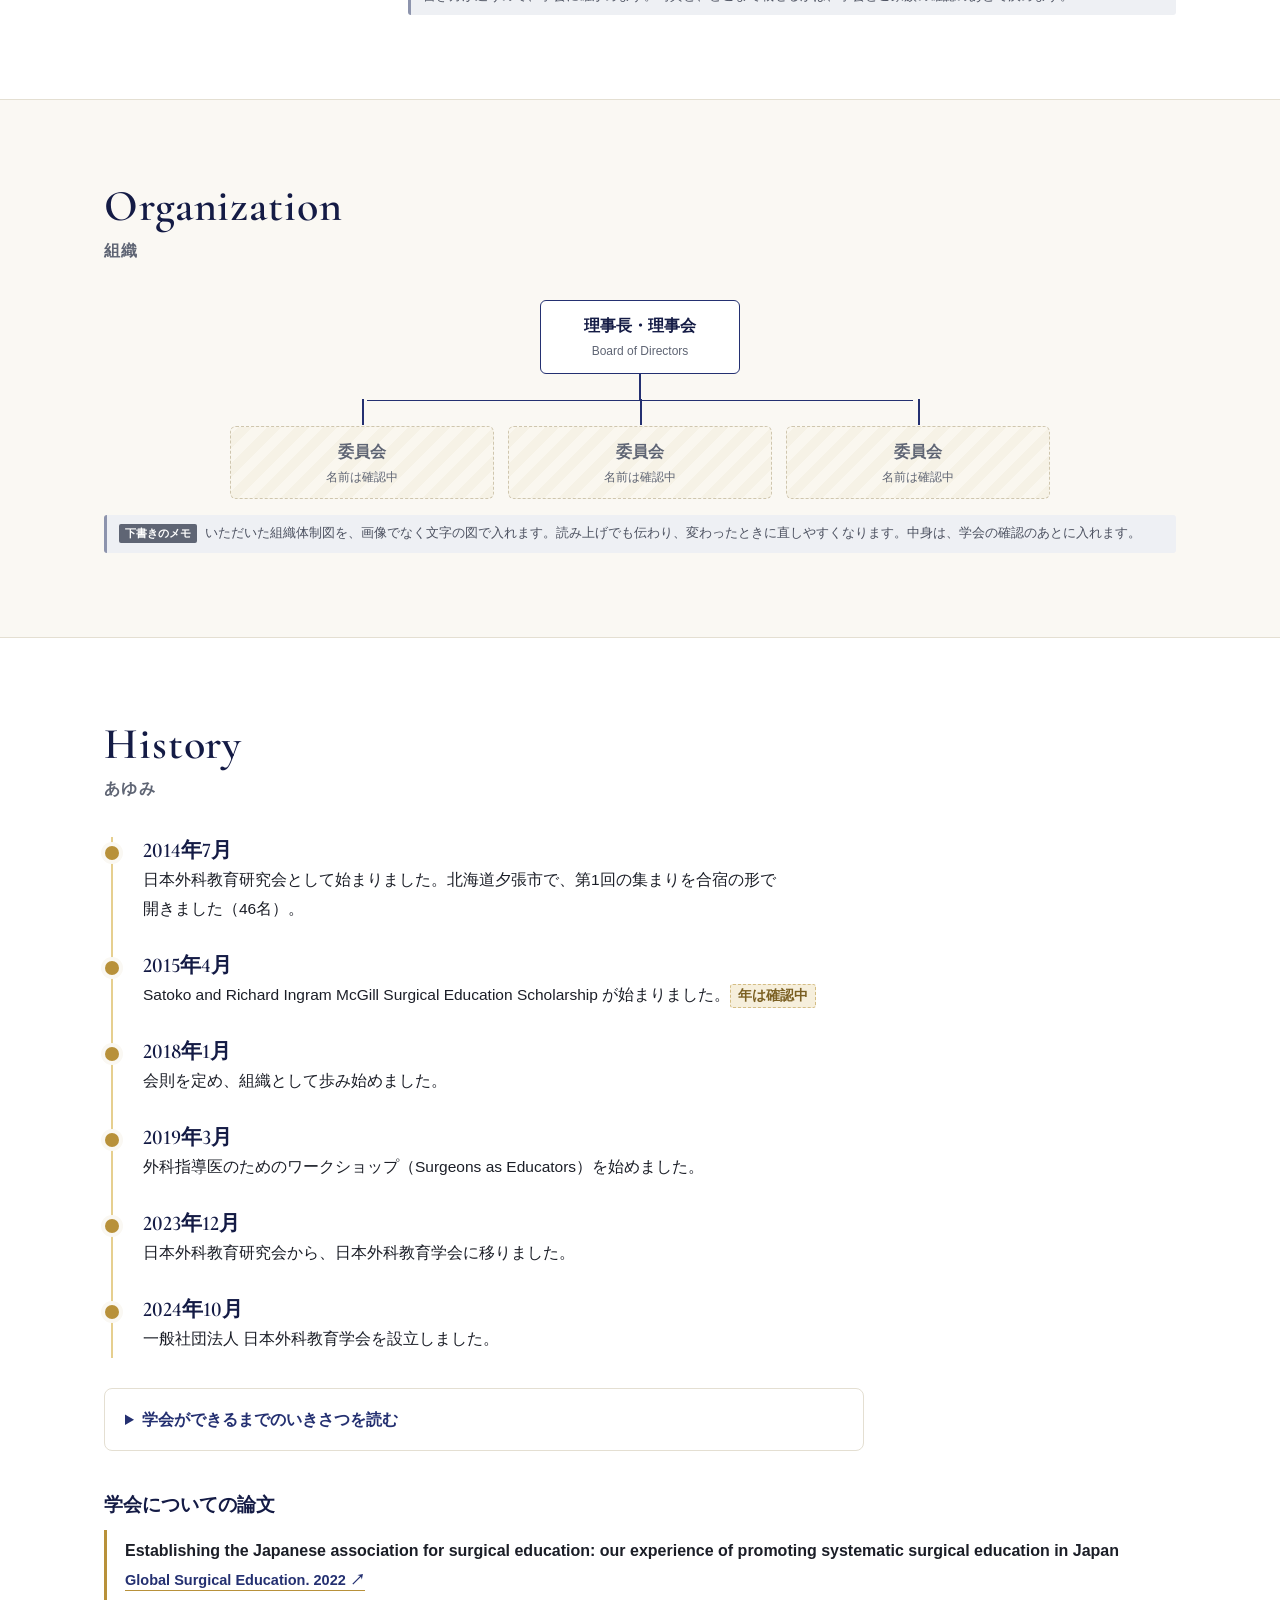
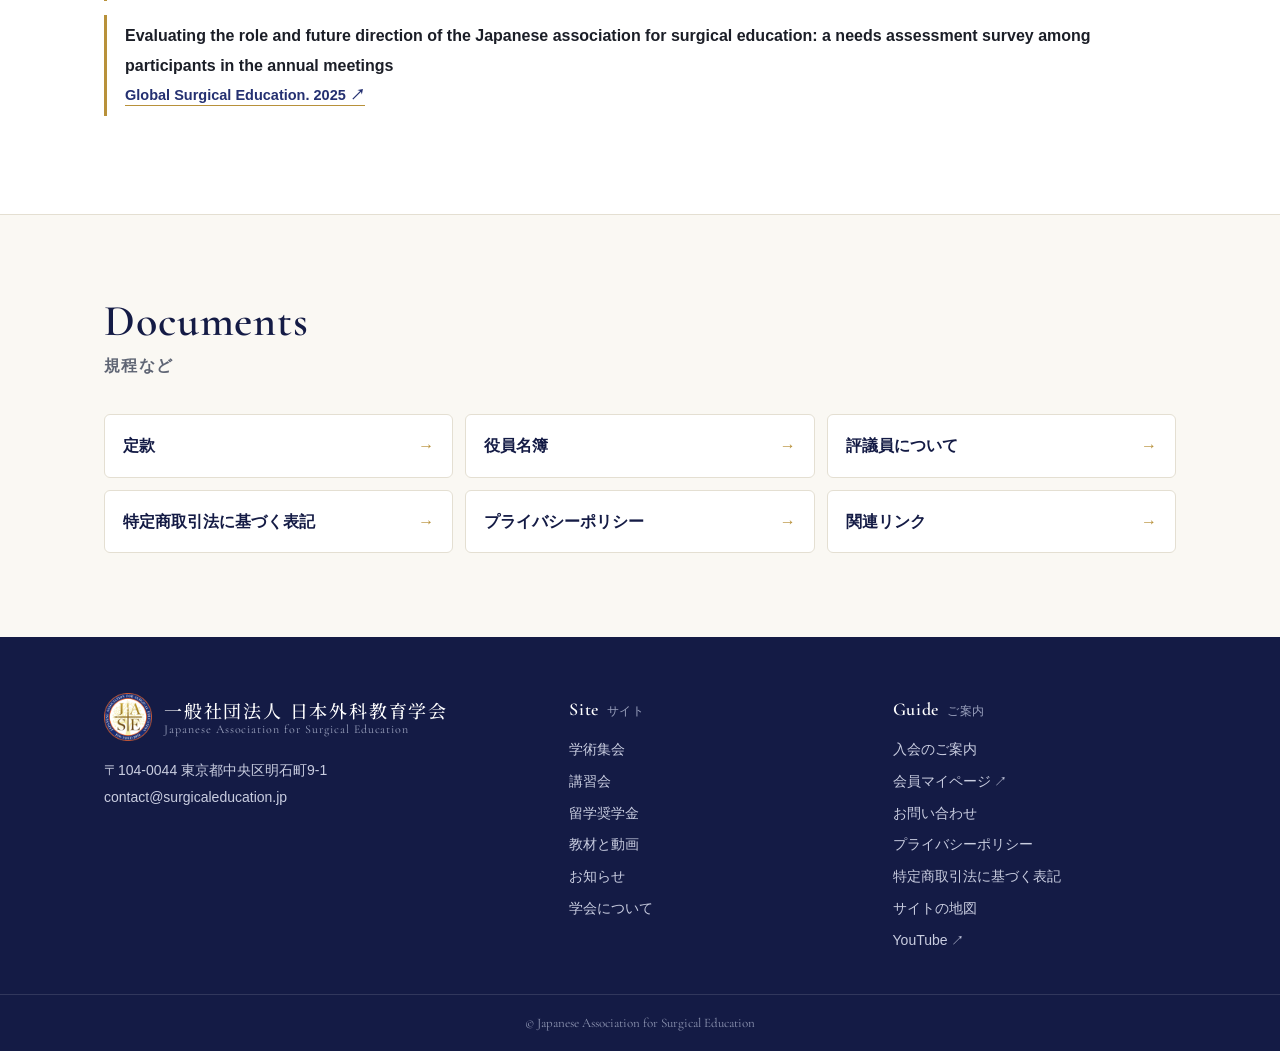
==== commit ff9a720a: "デザイン案 v5：学会の方の気になる所21件と、正式なロゴ（白い方のB） Co-Authored-By: Claude Opus 5.5 <noreply@anthropic.com>" ====
--- a/about.html
+++ b/about.html
@@ -19,8 +19,8 @@
 <!-- 帯・お知らせの帯・ヘッダー・フッターは index.html から tools/parts.py で写す。ここでは直さない -->
 <!-- part:bar -->
 <!-- 下書きの帯：公開する本番では、この帯と draft-tools/ と robots の行を外す -->
-<div class="dm-bar dm-ui" data-version="v4" data-date="2026-11-03">
-<p><b>デザイン案 v4</b><span class="dm-date">2026年11月3日</span><span class="dm-warn">公式サイトではありません。日付や費用は確認前です。</span></p>
+<div class="dm-bar dm-ui" data-version="v5" data-date="2026-11-07">
+<p><b>デザイン案 v5</b><span class="dm-date">2026年11月7日</span><span class="dm-warn">公式サイトではありません。日付や費用は確認前です。</span></p>
 <button type="button" class="dm-toggle" aria-pressed="false">気になる所をメモ<span class="dm-count"></span></button>
 </div>
 <!-- /part:bar -->
@@ -30,12 +30,12 @@
 </div>
 <!-- /part:notice -->
 <!-- part:header -->
-<!-- ロゴの帯：今のサイトの帯にならい、両側に紋章、間に学会名。学会名は届いたロゴの字形で「学会」に組みかえた仮置き。正式な和文のロゴができたら img/jase_wordmark.svg を差しかえる -->
+<!-- ロゴの帯：両側に紋章（白い方のB）、間に学会名。どちらも2026年11月7日に届いた正式なロゴ（JASE_logo3_B）から切り出した画像 -->
 <div class="banner" data-sec="ロゴの帯">
 <div class="wrap">
 <a class="lockup" href="index.html" aria-label="日本外科教育学会 トップへ">
 <img src="img/jase_seal.png" alt="日本外科教育学会の紋章">
-<img class="wordmark" src="img/jase_wordmark.svg" alt="" width="299" height="43">
+<img class="wordmark" src="img/jase_wordmark.png" alt="" width="389" height="56">
 <img src="img/jase_seal.png" alt="">
 </a>
 </div>
@@ -65,14 +65,23 @@
 <section class="ph" data-sec="ページの見出し">
 <div class="wrap">
 <nav class="crumb" aria-label="現在地"><a href="index.html">トップ</a><i>›</i><span>学会について</span></nav>
-<div class="ph-body">
-<div>
+<div class="ph-body has-side">
+<div class="ph-main">
 <p class="ph-en">About</p>
 <h1>学会について<small>About JASE</small></h1>
-</div>
 <p class="ph-lead phrase">日本外科教育学会のミッション、理事長のあいさつ、組織、あゆみをまとめました。定款などの規程も、このページから開けます。</p>
 </div>
-<nav class="toc" aria-label="このページの中"><a href="#mission">ミッション宣言</a><a href="#greeting">理事長あいさつ</a><a href="#org">組織</a><a href="#history">あゆみ</a><a href="#rules">規程など</a></nav>
+<aside class="ph-side ph-card founder-card" aria-label="学会の創設者">
+<div class="f-face" aria-hidden="true">写真の席</div>
+<div>
+<p class="kind">FOUNDER</p>
+<p class="ja">創設者　倉島 庸 先生</p>
+<p class="meta">2014年に、この学会の前身の日本外科教育研究会を立ち上げました。</p>
+<a class="go" href="#founder">創設者について</a>
+</div>
+</aside>
+</div>
+<nav class="toc" aria-label="このページの中"><a href="#mission">ミッション宣言</a><a href="#greeting">理事長あいさつ</a><a href="#founder">創設者</a><a href="#org">組織</a><a href="#history">あゆみ</a><a href="#rules">規程など</a></nav>
 </div>
 </section>
 
@@ -104,7 +113,37 @@
 </div>
 </section>
 
-<section class="sec white" id="org" data-sec="組織">
+<section class="sec white" id="founder" data-sec="創設者">
+<div class="wrap">
+<div class="sec-hd"><div><span class="en">Founder</span><h2>創設者　倉島 庸 先生</h2></div></div>
+<div class="founder">
+<div class="fill">倉島先生の写真の席です</div>
+<div>
+<p class="f-name">倉島 庸<small>くらしま よう　Yo Kurashima</small></p>
+<p class="f-lead phrase">日本の外科教育学を切り拓いた外科医です。カナダのマギル大学で外科教育を学んで帰国し、2014年に、この学会の前身である日本外科教育研究会を立ち上げました。</p>
+<dl class="facts f-facts">
+<dt>1997年</dt><dd>秋田大学医学部を卒業し、北海道大学の消化器外科学教室IIで外科医として歩み始めました。</dd>
+<dt>2009年</dt><dd>カナダのマギル大学に渡り、3年間、北米の外科教育の研究を学びました。</dd>
+<dt>2012年</dt><dd>帰国し、北海道大学の消化器外科IIに外科教育の研究室を開きました。同じ年、米国外科学会の International Education Scholar に、アジアから初めて選ばれました。のちに、北海道大学 クリニカルシミュレーションセンターの准教授を務めました。</dd>
+<dt>2014年</dt><dd>日本外科教育研究会を立ち上げ、代表世話人として、学術集会（Surgical Education Summit）を育てました。</dd>
+<dt>2020年</dt><dd>米国外科教育学会（Association for Surgical Education）から、Distinguished Mid-Career Educator Award を受けました。</dd>
+<dt>2021年</dt><dd>米国外科教育学会の International Taskforce の Chair を務め、日本とアジアの外科教育を世界につなぎました。</dd>
+<dt>2024年</dt><dd>8月18日、事故のため亡くなりました。設立を控えていた一般社団法人 日本外科教育学会の、初代理事長に就く予定でした。</dd>
+</dl>
+<p class="f-book phrase">先生が企画に加わった本<span class="nw">『外科医の育て方―外科教育を科学する』</span>（南江堂）は、亡くなったあとに仲間が仕上げ、<span class="nw">2026年4月</span>に出ました。</p>
+<ul class="f-links">
+<li><a class="ext" href="https://www.jstage.jst.go.jp/article/mededjapan/55/6/55_500/_pdf/-char/en" target="_blank" rel="noopener">医学教育 第55巻第6号「無双の外科医 倉島 庸先生を偲んで」</a></li>
+<li><a class="ext" href="https://www.jstage.jst.go.jp/article/mededjapan/55/6/55_503/_pdf/-char/en" target="_blank" rel="noopener">医学教育 第55巻第6号「倉島庸先生を偲んで」</a></li>
+<li><a class="ext" href="https://j-aso.org/posts_detail/-begUF_M" target="_blank" rel="noopener">日本日帰り手術推進機構「追悼 倉島庸先生」</a></li>
+<li><a class="ext" href="https://www.nankodo.co.jp/g/g9784524207350/" target="_blank" rel="noopener">南江堂『外科医の育て方』の紹介</a></li>
+</ul>
+<p class="dm-note dm-ui">経歴は、上の4つの文と紹介から、事実だけを写しました。米国外科学会の賞の名前と年は、文によって書き方が違うので、学会に確かめます。写真と、どこまで載せるかは、学会とご家族の確認のあとで決めます。</p>
+</div>
+</div>
+</div>
+</section>
+
+<section class="sec" id="org" data-sec="組織">
 <div class="wrap">
 <div class="sec-hd"><div><span class="en">Organization</span><h2>組織</h2></div></div>
 <div class="org" aria-label="組織体制図の席">
@@ -120,7 +159,7 @@
 </div>
 </section>
 
-<section class="sec" id="history" data-sec="あゆみ">
+<section class="sec white" id="history" data-sec="あゆみ">
 <div class="wrap">
 <div class="sec-hd"><div><span class="en">History</span><h2>あゆみ</h2></div></div>
 <ol class="timeline">
@@ -147,7 +186,7 @@
 </div>
 </section>
 
-<section class="sec white" id="rules" data-sec="規程など">
+<section class="sec" id="rules" data-sec="規程など">
 <div class="wrap">
 <div class="sec-hd"><div><span class="en">Documents</span><h2>規程など</h2></div></div>
 <div class="doclinks">
--- a/style.css
+++ b/style.css
@@ -84,7 +84,7 @@
 .hero .wrap{display:grid;grid-template-columns:1fr 1.08fr;gap:56px;align-items:center}
 .eyebrow{font-family:var(--font-en);font-size:14px;letter-spacing:.2em;color:var(--gold);font-weight:600}
 .hero h1 .em{color:#9c7a2e}
-.hero h1{font-size:50px;line-height:1.25;letter-spacing:.04em;color:var(--navy-deep);margin:14px 0 10px;font-weight:800}
+.hero h1{font-size:62px;line-height:1.25;letter-spacing:.04em;color:var(--navy-deep);margin:14px 0 10px;font-weight:800}
 .hero .tag{font-size:19px;font-weight:700;color:var(--navy);letter-spacing:.03em;text-wrap:balance}
 .hero .rule{width:56px;height:2px;background:var(--gold);margin:26px 0 22px}
 .hero p.lead{font-size:16px;color:#363b48;word-break:auto-phrase;text-wrap:pretty}
@@ -295,7 +295,7 @@
   .brand b{font-size:15px;white-space:nowrap;letter-spacing:.02em}
   .btn{padding:8px 14px;font-size:13.5px}
   .hero{padding:36px 0 40px}
-  .hero h1{font-size:36px;margin:8px 0 6px}
+  .hero h1{font-size:44px;margin:8px 0 6px}
   .hero .rule{margin:16px 0 14px}
   .brand img{width:34px;height:34px}
   .hero .tag{font-size:16.5px}
@@ -653,3 +653,170 @@
   .car .track{transition:none}
   html{scroll-behavior:auto}
 }
+
+/* ===== v5（2026-11-07）。頭の右の一枚、講習会の色分け、創設者、論文 ===== */
+:root{--crimson:#a31a24;--gold-deep:#6b5219}
+/* 下層ページの頭：左に題と説明、右に一枚（次の回の札、写真、新しい動画やお知らせのスライド） */
+.ph-body{grid-template-columns:1fr;align-items:center}
+.ph-body.has-side{grid-template-columns:minmax(0,1fr) minmax(0,480px);gap:28px 56px}
+.ph-main .ph-lead{margin-top:22px;max-width:34em}
+/* 紺の札 */
+.ph-card{position:relative;overflow:hidden;color:#fff;border-radius:10px;padding:28px 30px 26px;background:linear-gradient(135deg,#1c2560 0%,#2c3a82 60%,#3c4c97 100%);box-shadow:0 24px 48px -28px rgba(20,27,69,.55)}
+.ph-card::after{content:"";position:absolute;right:-46px;top:-36px;width:230px;height:230px;background:url(img/jase_mark.png) center/contain no-repeat;opacity:.12;pointer-events:none}
+.ph-card>*{position:relative;z-index:1}
+.ph-card .kind{display:flex;gap:10px;align-items:center;font-size:12.5px;letter-spacing:.14em;color:var(--gold-light);font-weight:700}
+.ph-card .kind .st{letter-spacing:.06em}
+.ph-card .big{font-family:var(--font-en);font-size:40px;line-height:1.1;font-weight:600;margin:10px 0 4px;font-variant-numeric:lining-nums}
+.ph-card .ja{font-size:16.5px;font-weight:700;line-height:1.6;word-break:auto-phrase}
+.ph-card dl{display:grid;grid-template-columns:4.5em 1fr;margin-top:14px;border-top:1px solid rgba(255,255,255,.22);font-size:14px}
+.ph-card dt,.ph-card dd{padding:7px 0;border-bottom:1px solid rgba(255,255,255,.12)}
+.ph-card dt{color:var(--gold-light);font-weight:700;font-size:13px}
+.ph-card .meta{font-size:14px;opacity:.88;margin-top:6px;word-break:auto-phrase}
+.ph-card .go{display:inline-block;margin-top:16px;font-size:13.5px;font-weight:700;border-bottom:1px solid var(--gold-light);padding-bottom:2px}
+.ph-card .go::after{content:" →"}
+/* 右のスライド（トップのカルーセルと同じ部品を小さくしたもの） */
+.car.side .slide{aspect-ratio:16/10.5;padding:26px 28px}
+.car.side .dots{left:28px;top:22px}
+.car.side .car-ui{top:12px;right:14px}
+.car.side .car-ui button{width:30px;height:30px;font-size:13px}
+.car.side .slide .ja{font-size:16px;line-height:1.6;word-break:auto-phrase}
+.car.side .slide .v-title{font-size:16.5px}
+.car.side .slide .meta{font-size:13px}
+/* 写真の席（写真が決まったら .bg に img を入れる） */
+.ph-photo .bg{background:repeating-linear-gradient(-45deg,#1f285c 0 14px,#232d64 14px 28px)}
+.ph-photo .bg::before{content:"";position:absolute;inset:0;background:linear-gradient(180deg,rgba(16,22,58,0) 40%,rgba(16,22,58,.85) 100%)}
+.ph-photo .bg::after{content:"写真の席";position:absolute;left:50%;top:40%;transform:translate(-50%,-50%);font-size:13px;letter-spacing:.2em;color:rgba(255,255,255,.6);border:1px dashed rgba(255,255,255,.4);padding:6px 18px;border-radius:999px;white-space:nowrap}
+/* 新しいお知らせのスライド */
+.s-news .bg{background:radial-gradient(120% 90% at 85% 15%,#3a4a9a 0%,var(--navy) 45%,var(--navy-deep) 100%)}
+.s-news.n2 .bg{background:linear-gradient(135deg,#1c2560 0%,#2c3a82 60%,#3c4c97 100%)}
+.s-news.n3 .bg{background:radial-gradient(110% 90% at 15% 85%,#34448f 0%,var(--navy) 50%,var(--navy-deep) 100%)}
+.s-news .bg::after{content:"";position:absolute;right:-40px;top:-30px;width:220px;height:220px;background:url(img/jase_mark.png) center/contain no-repeat;opacity:.12}
+.s-news .kind{display:flex;gap:12px;align-items:center}
+.s-news .nd{font-family:var(--font-en);font-size:17px;letter-spacing:.04em;color:#fff;font-variant-numeric:lining-nums}
+.s-news .nl{font-size:11.5px;letter-spacing:.06em;background:#fff;color:var(--navy-deep);padding:0 8px;border-radius:2px}
+.s-news .ja{font-size:18px !important;margin-top:6px}
+.car.side .play{display:none}
+/* 創設者の札（学会について） */
+.founder-card{display:grid;grid-template-columns:104px 1fr;gap:22px;align-items:center}
+.founder-card .f-face{aspect-ratio:3/4;border-radius:6px;border:1px dashed rgba(255,255,255,.45);display:grid;place-items:center;font-size:12px;color:rgba(255,255,255,.7);background:repeating-linear-gradient(-45deg,rgba(255,255,255,.04) 0 10px,rgba(255,255,255,.09) 10px 20px)}
+.founder-card .ja{font-size:19px;margin-top:6px}
+
+/* 講習会：上の左に見出しと説明、右に講習会の様子の写真 */
+.sec-top{display:grid;grid-template-columns:minmax(0,1fr) minmax(0,460px);gap:28px 56px;align-items:center;margin-bottom:34px}
+.sec-top .sec-lead{margin-bottom:0}
+/* 3つの系統を色で分ける。紺＝外科指導医、金＝リーダー、赤（ロゴの外輪の赤）＝研修医 */
+.c-group{display:flex;flex-wrap:wrap;gap:4px 12px;align-items:center;margin-top:26px;padding:4px 0 8px;border-bottom:2px solid var(--navy)}
+.c-group:first-child{margin-top:0}
+.c-group::before{content:"";width:12px;height:12px;border-radius:2px;background:var(--navy)}
+.c-group b{font-family:var(--font-en);font-size:23px;font-weight:600;color:var(--navy-deep);line-height:1.2}
+.c-group span{font-size:13.5px;font-weight:700;color:var(--navy)}
+.c-group.ldr{border-color:var(--gold)}
+.c-group.ldr::before{background:var(--gold)}
+.c-group.ldr b,.c-group.ldr span{color:var(--gold-deep)}
+.c-group.res{border-color:var(--crimson)}
+.c-group.res::before{background:var(--crimson)}
+.c-group.res b,.c-group.res span{color:var(--crimson)}
+.course.edu{border-left:6px solid var(--navy)}
+.course.ldr{border-left:6px solid var(--gold);background:#fdfaf1}
+.course.ldr .c-name .en,.course.ldr .c-name .ja{color:var(--gold-deep)}
+.course.ldr .c-name .en em{color:#9c7a2e}
+.course.ldr .btn.navy{background:var(--gold-deep)}
+.course.res{border-left:6px solid var(--crimson);background:#fdf6f5}
+.course.res .c-name .en em,.course.res .c-name .ja{color:var(--crimson)}
+/* コースごとの中身 */
+.c-guide{display:grid;grid-template-columns:repeat(4,1fr);gap:14px;margin-bottom:6px}
+.c-guide .g{display:flex;flex-direction:column;gap:6px;background:var(--white);border:1px solid var(--line);border-top:4px solid var(--navy);border-radius:8px;padding:18px 18px 16px;transition:border-color .2s,background .2s}
+.c-guide .g:hover{background:var(--paper)}
+.c-guide .g.ldr{border-top-color:var(--gold)}
+.c-guide .g.res{border-top-color:var(--crimson)}
+.g-en{font-family:var(--font-en);font-size:18px;font-weight:600;color:var(--navy-deep);line-height:1.15}
+.g-en em{font-style:normal;color:#9c7a2e}
+.g.ldr .g-en{color:var(--gold-deep)}
+.g.res .g-en em{color:var(--crimson)}
+.c-guide b{font-size:15.5px;color:var(--navy-deep);line-height:1.5}
+.g-who{font-size:13px;color:var(--sub);line-height:1.6;word-break:auto-phrase}
+.c-guide .go{margin-top:auto;padding-top:8px;font-size:13.5px;font-weight:700;color:var(--navy)}
+.c-guide .go::after{content:" ↑";color:var(--gold)}
+
+/* 創設者 */
+.founder{display:grid;grid-template-columns:260px 1fr;gap:44px;align-items:start}
+.founder .fill{aspect-ratio:3/4}
+.f-name{font-size:28px;font-weight:800;color:var(--navy-deep);letter-spacing:.08em;line-height:1.3}
+.f-name small{display:block;font-size:13.5px;font-weight:500;color:var(--sub);letter-spacing:.06em;margin-top:4px}
+.f-lead{margin:14px 0 22px;font-size:16px;color:#363b48;max-width:44em}
+.f-facts{grid-template-columns:5.2em 1fr}
+.f-facts dt{font-family:var(--font-en);font-size:18px;font-weight:600;line-height:1.5;color:var(--navy-deep);font-variant-numeric:lining-nums}
+.f-book{margin-top:22px;font-size:15px;background:var(--gold-wash);border:1px solid var(--gold-light);border-radius:6px;padding:14px 18px}
+.f-links{list-style:none;display:grid;gap:8px;margin-top:18px;font-size:14px}
+.f-links a{color:var(--navy);font-weight:700;border-bottom:1px solid var(--gold);word-break:auto-phrase}
+
+/* 会員の論文 */
+.pub-yr{font-family:var(--font-en);font-size:30px;font-weight:600;color:var(--navy-deep);border-bottom:1px solid var(--ink);padding-bottom:4px;margin-top:36px;font-variant-numeric:lining-nums}
+.pubs .pub-yr:first-child{margin-top:0}
+.pub-list{list-style:none}
+.pub-list li{display:grid;gap:3px;padding:16px 4px 16px 20px;border-bottom:1px solid var(--line);position:relative}
+.pub-list li::before{content:"";position:absolute;left:2px;top:25px;width:7px;height:7px;border-radius:50%;background:var(--gold)}
+.pub-list b{font-size:16px;color:var(--navy-deep);line-height:1.55}
+.pub-list .au{font-size:14px;color:#363b48}
+.pub-list .src{font-size:14px;color:var(--sub)}
+.pub-list .lk{display:flex;gap:16px;font-size:13.5px;font-weight:700;margin-top:4px}
+.pub-list .lk a{color:var(--navy);border-bottom:1px solid var(--gold)}
+
+@media (max-width:1100px){
+  .c-guide{grid-template-columns:1fr 1fr}
+}
+@media (max-width:900px){
+  .ph-body.has-side,.sec-top,.founder{grid-template-columns:1fr}
+  .founder .fill{max-width:220px;width:100%}
+}
+@media (max-width:600px){
+  .c-guide{grid-template-columns:1fr}
+  .ph-card{padding:22px 22px 20px}
+  .ph-card .big{font-size:32px}
+  .car.side .slide{aspect-ratio:4/3.3;padding:22px 20px}
+  .car.side .dots{left:20px}
+  .founder-card{grid-template-columns:80px 1fr;gap:16px}
+  .f-name{font-size:24px}
+  .f-facts{grid-template-columns:4.6em 1fr}
+  .pub-yr{font-size:26px}
+  .c-group b{font-size:20px}
+}
+/* 右に一枚あるページでは、頭の右の大きな透かしを消す（札と重なるため） */
+.ph:has(.has-side)::after{display:none}
+.g-en em{display:block}
+/* 右のスライドの動画：上に動画の絵、下に題名。絵の中の文字と題名が重ならないようにする */
+.car.side .s3 .bg{inset:0 0 auto 0;height:54%;background:#10163a}
+.car.side .s3 .bg img{opacity:1;mix-blend-mode:normal;object-fit:cover;object-position:center 30%}
+.car.side .s3 .bg::after{background:linear-gradient(180deg,rgba(16,22,58,0) 55%,rgba(16,22,58,1) 100%)}
+.car.side .s3{background:#10163a;justify-content:flex-end}
+.car.side .s3 .dots,.car.side .s3 ~ .dots{z-index:3}
+.car.side .slide.s3{aspect-ratio:16/11.5}
+.car.side .s3 .bg{height:50%;background:#000}
+.car.side .s3 .bg::after{background:linear-gradient(180deg,rgba(16,22,58,0) 45%,#10163a 100%)}
+
+/* v5 の点検で見つかった崩れの直し */
+/* 項目の中に太字や札があっても、文が列に割れないようにする（flex をやめて、点を左に置く） */
+.card li,.join-band li{display:block;position:relative;padding-left:18px}
+.card li::before,.join-band li::before{position:absolute;left:0;top:.72em;width:7px;height:7px;transform:none}
+.join-band li::before{width:8px;height:8px;top:.7em}
+.tags li{padding-left:11px}
+.resident .t{flex:1 1 auto;min-width:0}
+.values li{align-content:start}
+/* 入力欄をそろえる */
+.field input,.field select{width:100%;font:inherit;font-size:16px;padding:12px 14px;border:1px solid #cfcab9;border-radius:6px;background-color:#fff;color:var(--ink);line-height:1.5}
+.field select{padding-right:38px}
+.check input{width:18px;padding:0}
+/* 題の中の日本語を文節で折る */
+.pub-list b,.f-links a{word-break:auto-phrase}
+/* コースごとの中身：Course の番号だけ次の行に置く */
+.g-en em{display:inline}
+.g.edu .g-en em{display:block}
+/* 動画のスライド：ポスターを切らずに全体を見せる */
+.car.side .s3 .bg img{object-fit:contain;object-position:center}
+@media (max-width:900px){
+  .founder .fill{justify-self:center}
+}
+@media (max-width:600px){
+  .car.side .slide.s3{aspect-ratio:4/4.6}
+  .car.side .s3 .bg{height:46%}
+}
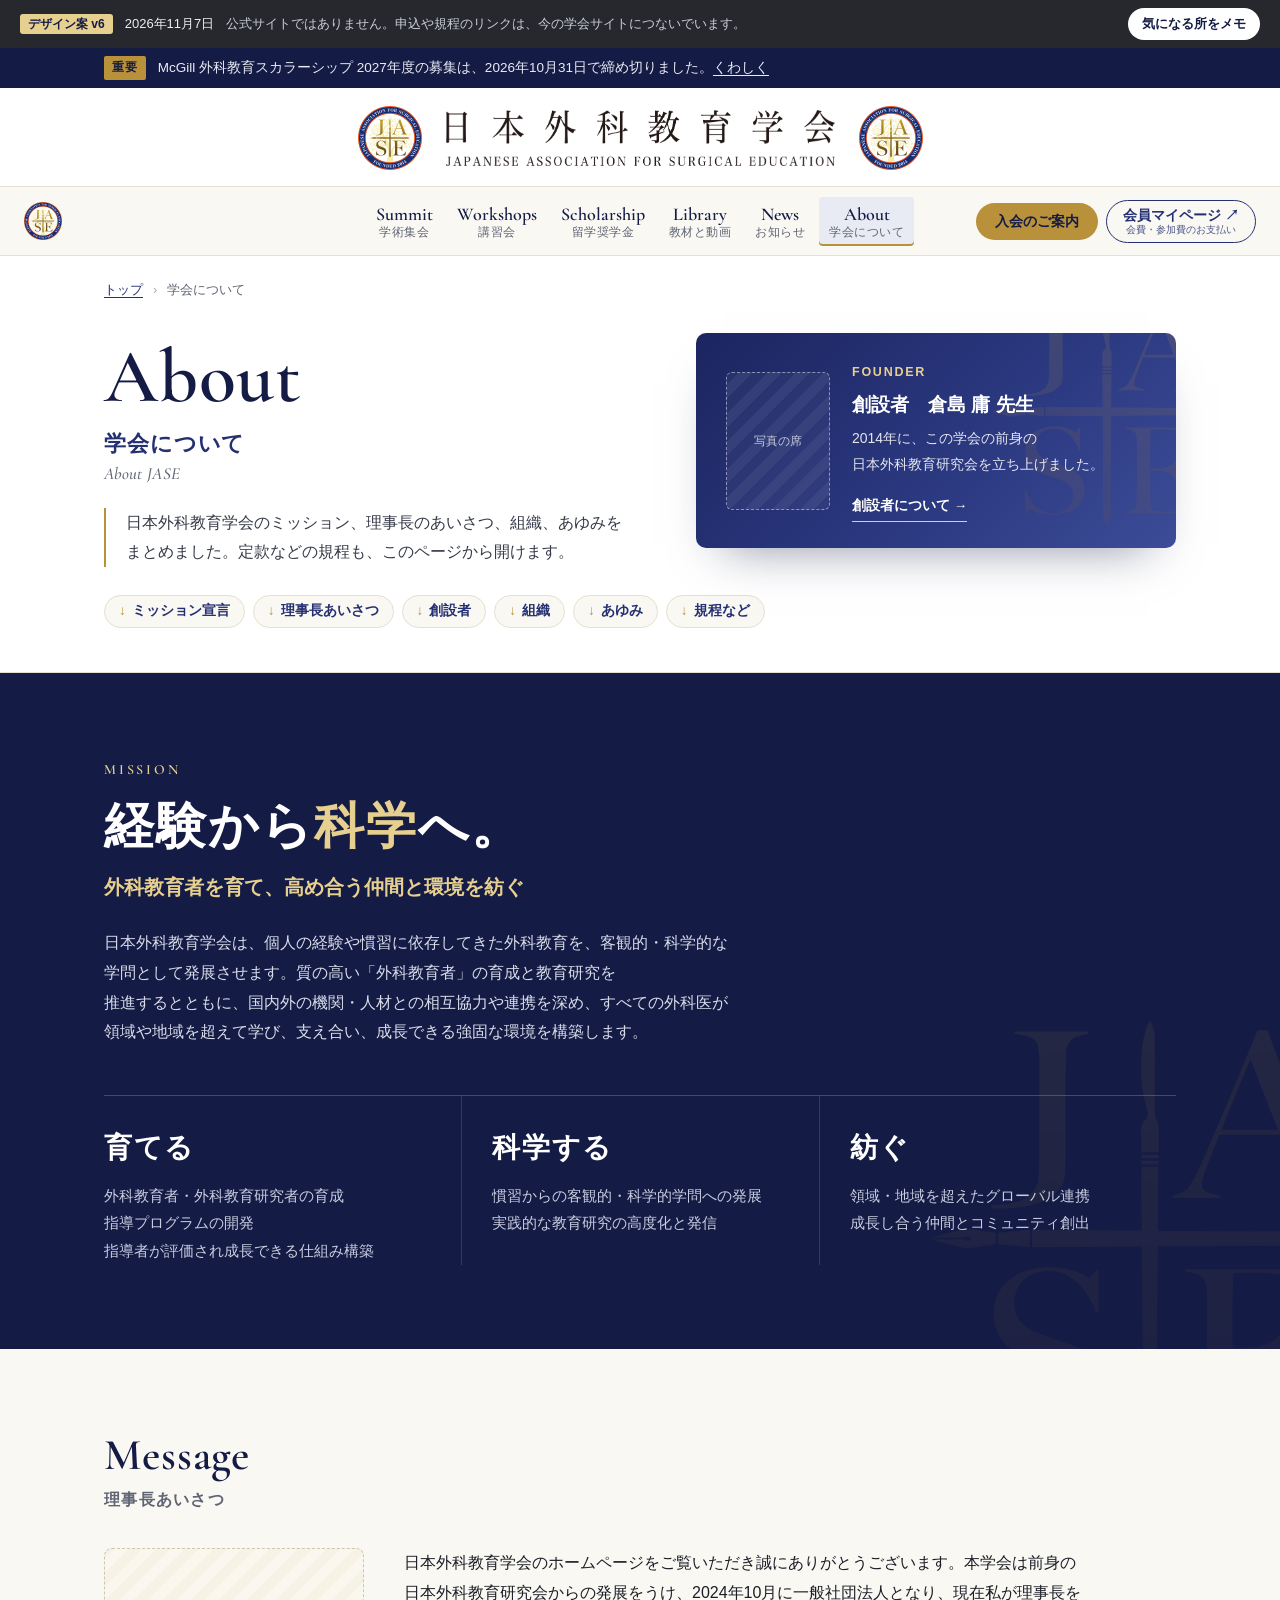
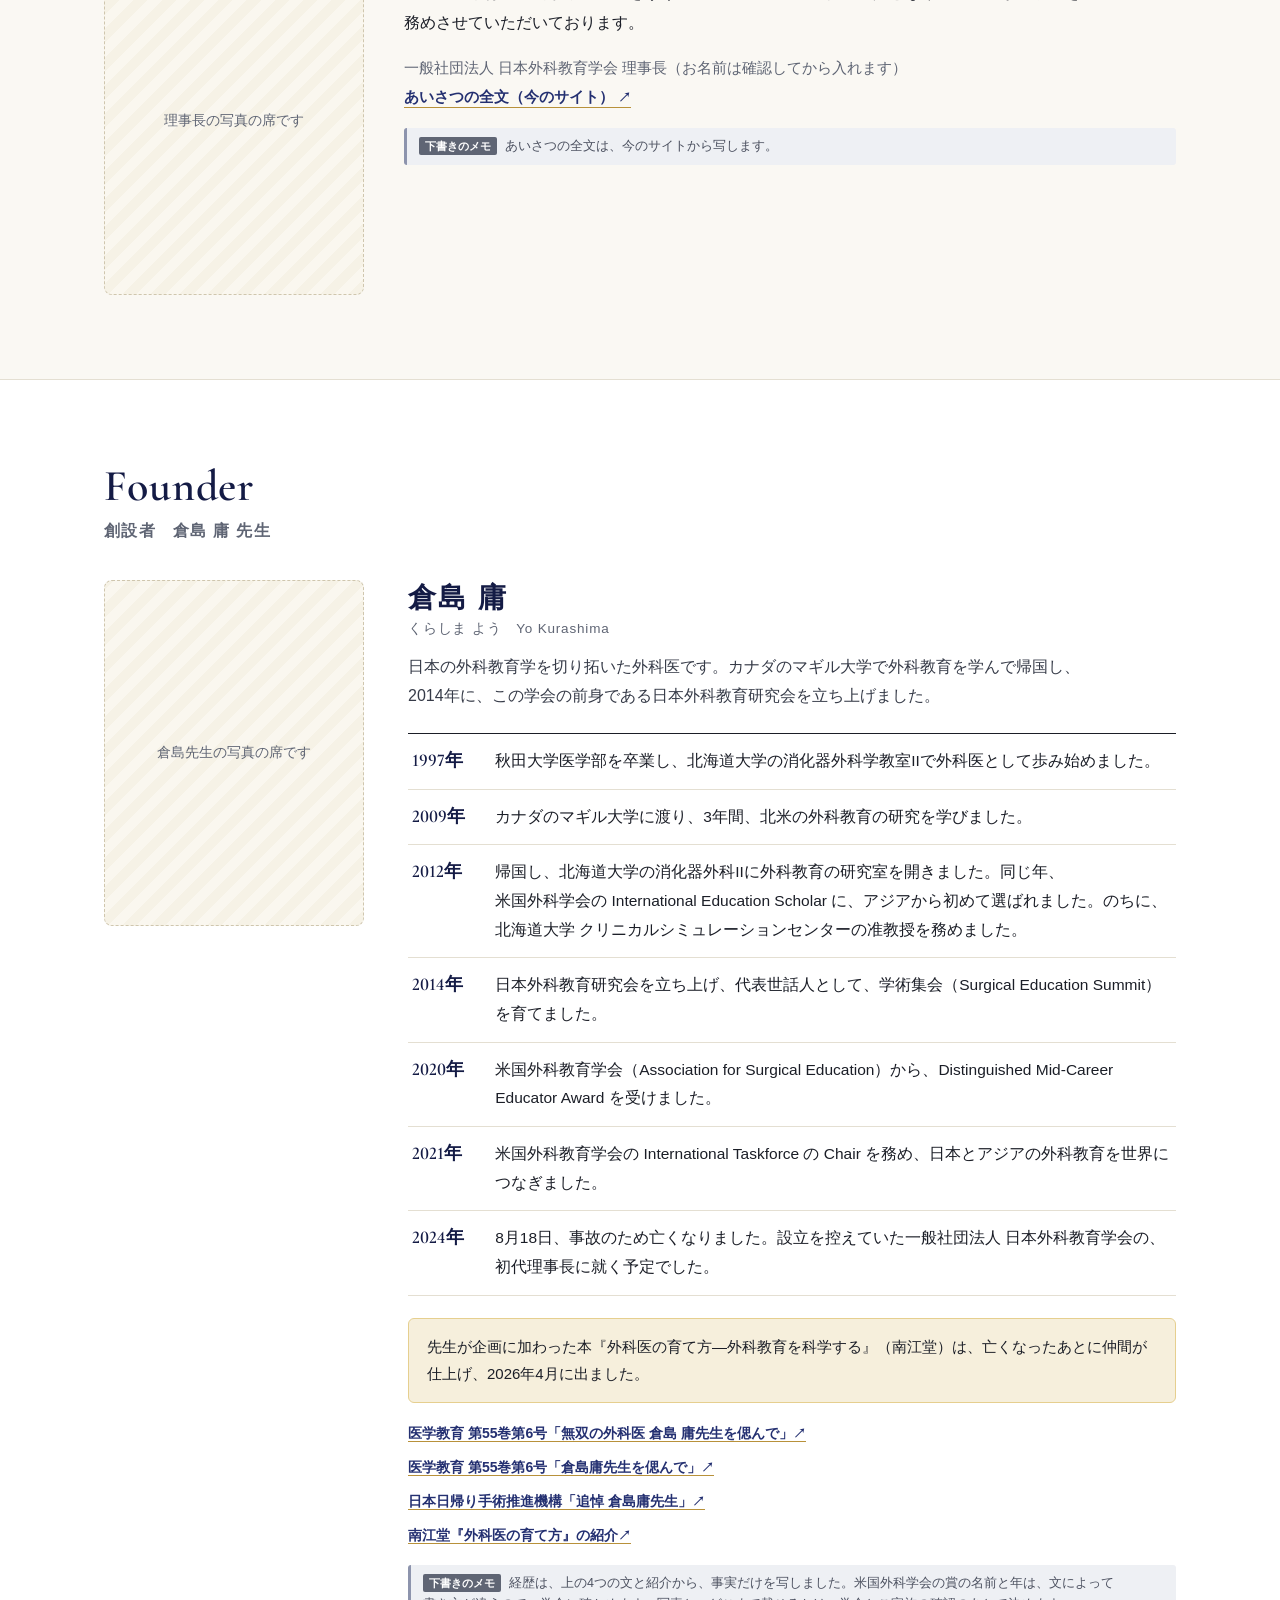
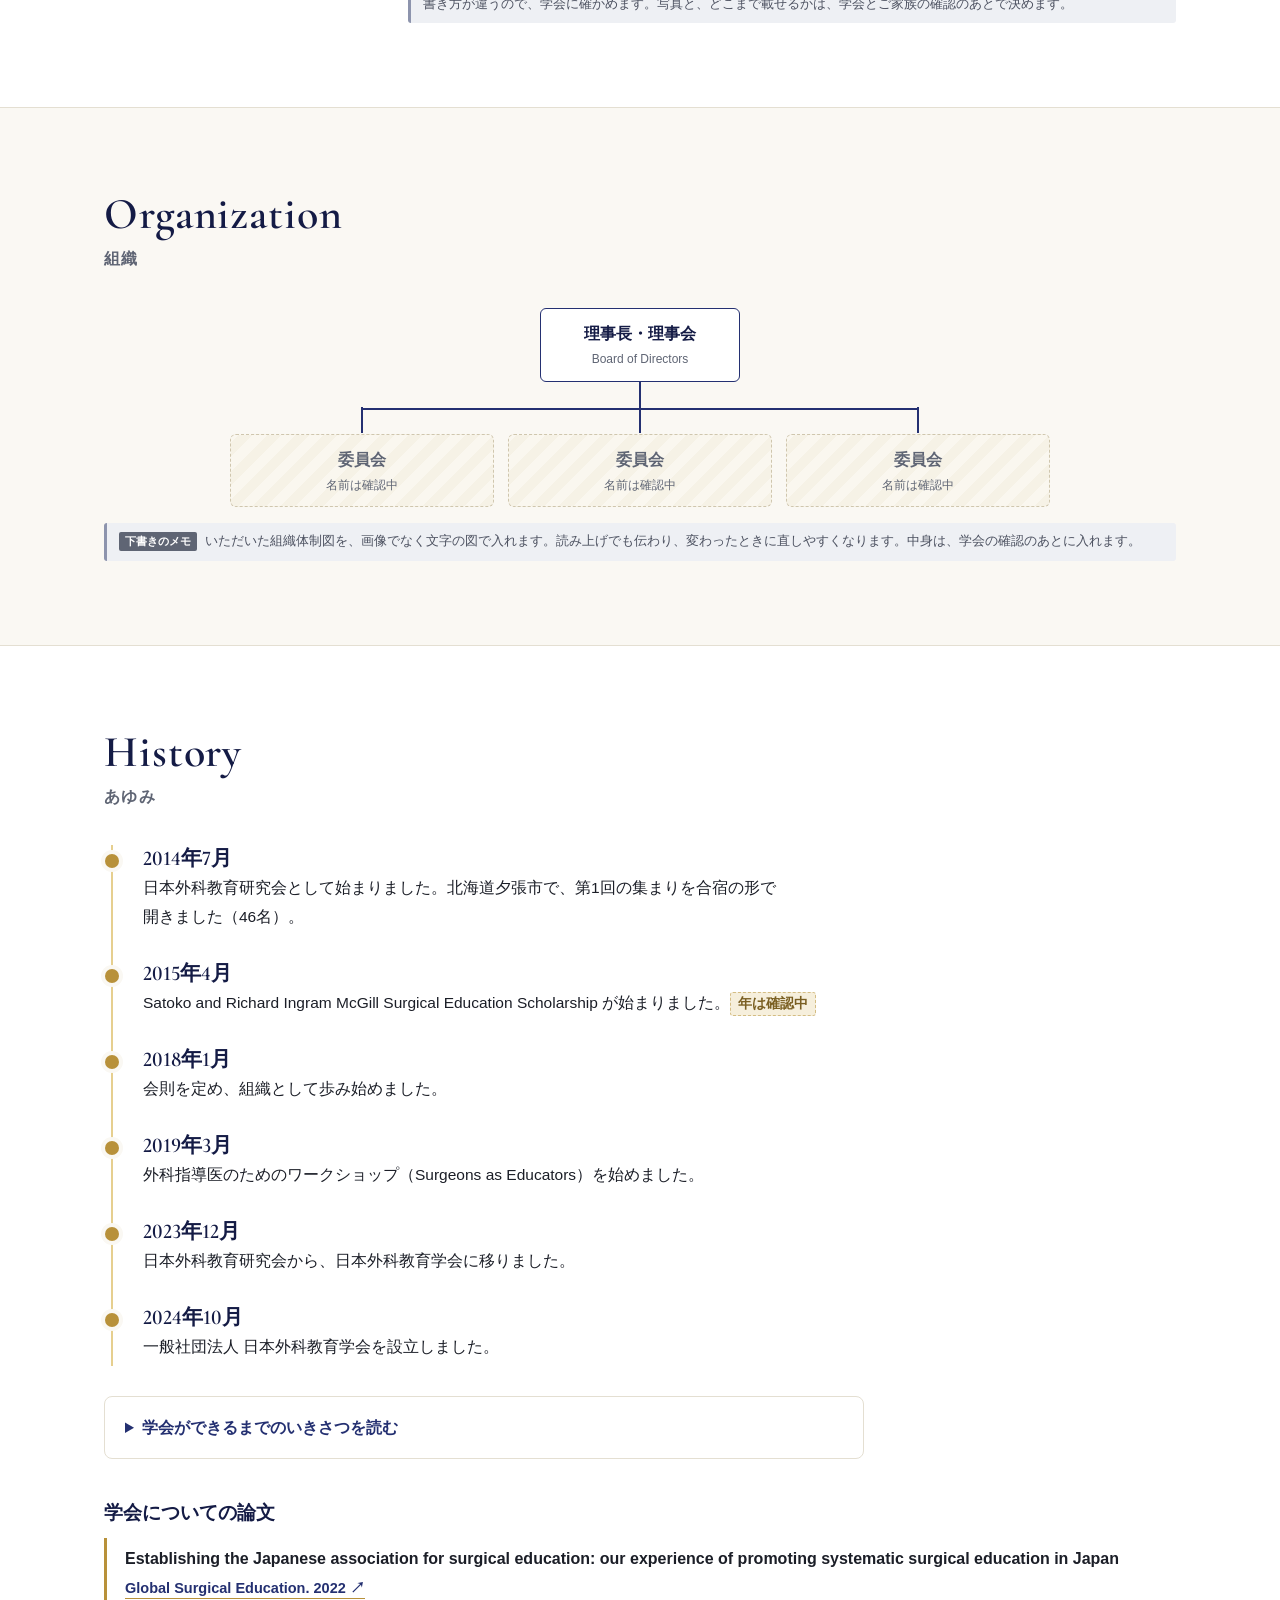
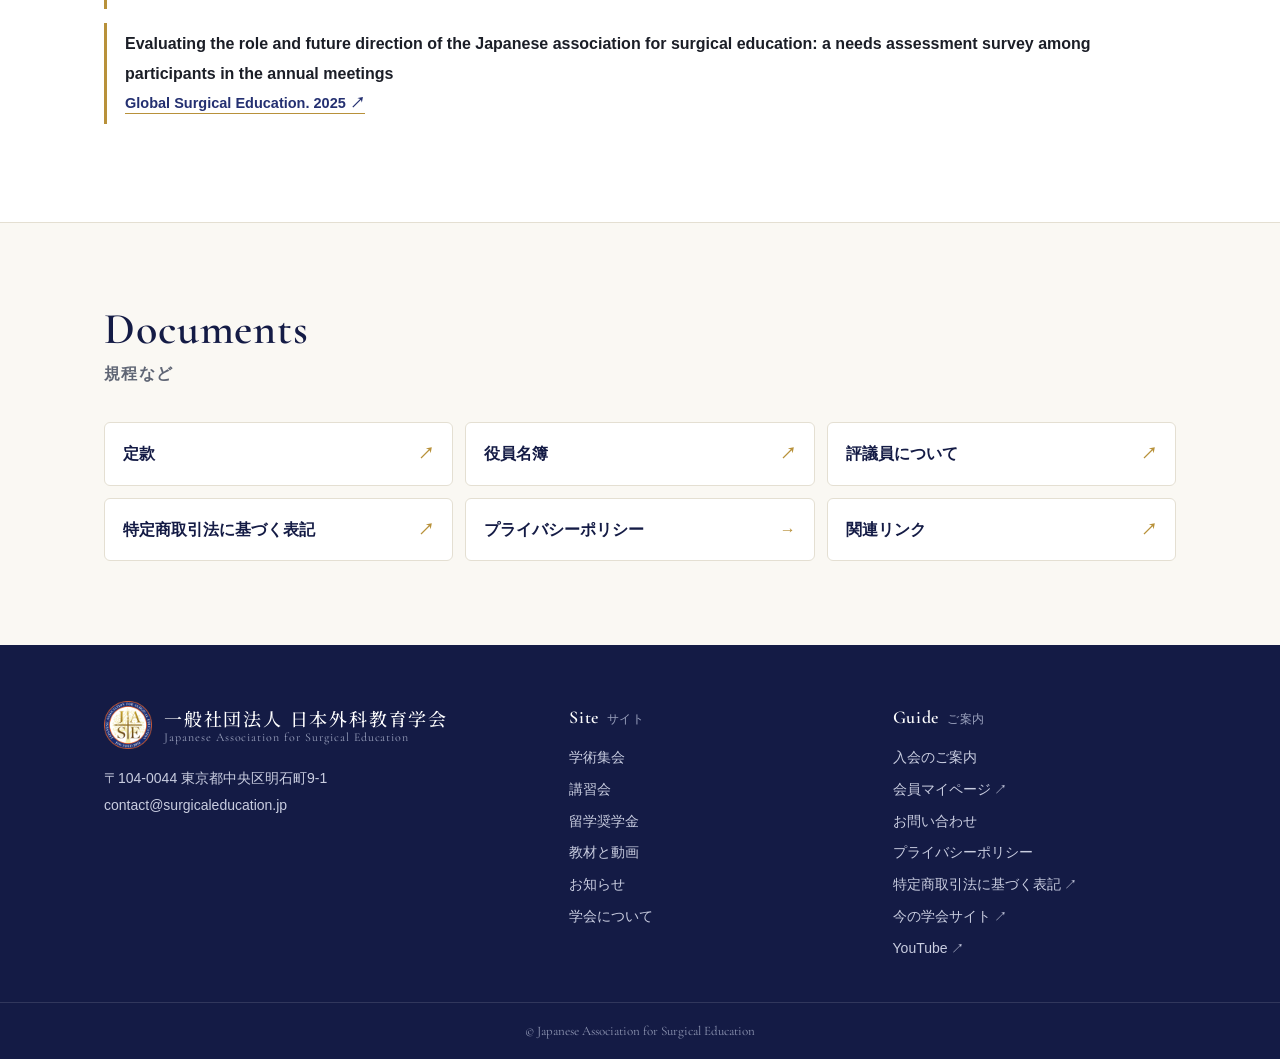
==== commit 5ff909ac: "デザイン案 v6：申込・入会・規程・お知らせのリンクを、今の学会サイトとSMOOSYに本当につなぐ 講習会の受付の様子と参加費を申込のページに合わせ、点検で残した崩れも直した。  Co-Authore" ====
--- a/about.html
+++ b/about.html
@@ -19,8 +19,8 @@
 <!-- 帯・お知らせの帯・ヘッダー・フッターは index.html から tools/parts.py で写す。ここでは直さない -->
 <!-- part:bar -->
 <!-- 下書きの帯：公開する本番では、この帯と draft-tools/ と robots の行を外す -->
-<div class="dm-bar dm-ui" data-version="v5" data-date="2026-11-07">
-<p><b>デザイン案 v5</b><span class="dm-date">2026年11月7日</span><span class="dm-warn">公式サイトではありません。日付や費用は確認前です。</span></p>
+<div class="dm-bar dm-ui" data-version="v6" data-date="2026-11-07">
+<p><b>デザイン案 v6</b><span class="dm-date">2026年11月7日</span><span class="dm-warn">公式サイトではありません。申込や規程のリンクは、今の学会サイトにつないでいます。</span></p>
 <button type="button" class="dm-toggle" aria-pressed="false">気になる所をメモ<span class="dm-count"></span></button>
 </div>
 <!-- /part:bar -->
@@ -50,11 +50,11 @@
 <a href="library.html"><b>Library</b><span>教材と動画</span></a>
 <a href="news.html"><b>News</b><span>お知らせ</span></a>
 <a href="about.html" aria-current="page"><b>About</b><span>学会について</span></a>
-<a class="sp-only ext" href="#" data-todo="smoosy">会員マイページ</a>
+<a class="sp-only ext" href="https://surgicaleducation.smoosy.atlas.jp/mypage/login" target="_blank" rel="noopener">会員マイページ</a>
 </nav>
 <div class="acts">
 <a class="btn join" href="join.html">入会のご案内</a>
-<a class="btn my" href="#" data-todo="smoosy"><span>会員マイページ ↗</span><small>会費・参加費のお支払い</small></a>
+<a class="btn my" href="https://surgicaleducation.smoosy.atlas.jp/mypage/login" target="_blank" rel="noopener"><span>会員マイページ ↗</span><small>会費・参加費のお支払い</small></a>
 <button class="menu-btn" aria-label="メニューを開く" aria-expanded="false"><i></i></button>
 </div>
 </div>
@@ -107,6 +107,7 @@
 <div>
 <p>日本外科教育学会のホームページをご覧いただき誠にありがとうございます。本学会は前身の日本外科教育研究会からの発展をうけ、2024年10月に一般社団法人となり、現在私が理事長を務めさせていただいております。</p>
 <p class="nm">一般社団法人 日本外科教育学会 理事長（お名前は確認してから入れます）</p>
+<p><a class="more-link ext" href="https://surgicaleducation.jp/greeting.html" target="_blank" rel="noopener">あいさつの全文（今のサイト） </a></p>
 <p class="dm-note dm-ui">あいさつの全文は、今のサイトから写します。</p>
 </div>
 </div>
@@ -166,7 +167,7 @@
 <li><time>2014年7月</time><p>日本外科教育研究会として始まりました。北海道夕張市で、第1回の集まりを合宿の形で開きました（46名）。</p></li>
 <li><time>2015年4月</time><p>Satoko and Richard Ingram McGill Surgical Education Scholarship が始まりました。<span class="tbd">年は確認中</span></p></li>
 <li><time>2018年1月</time><p>会則を定め、組織として歩み始めました。</p></li>
-<li><time>2019年3月</time><p>外科指導医のためのワークショップ（Surgeons as Educators）を始めました。</p></li>
+<li><time>2019年3月</time><p>外科指導医のためのワークショップ<span class="nw">（Surgeons as Educators）を始めました。</span></p></li>
 <li><time>2023年12月</time><p>日本外科教育研究会から、日本外科教育学会に移りました。</p></li>
 <li><time>2024年10月</time><p>一般社団法人 日本外科教育学会を設立しました。</p></li>
 </ol>
@@ -175,13 +176,14 @@
 <div class="in">
 <p>日本では長いあいだ、外科医の教育は医学教育全体の一部としてあつかわれ、外科教育を専門にする学術団体はありませんでした。</p>
 <p>北米の Association for Surgical Education（ASE）のような専門の組織を参考に、外科教育の質を高め、外科医を育てることを目的として、2014年に日本外科教育研究会が生まれました。その後、2016年度の卒後外科研修の実態調査では、手術室の外で定期的に教育を受けていた外科専攻医は13％でした。</p>
+<p><a class="more-link ext" href="https://surgicaleducation.jp/meaning.html" target="_blank" rel="noopener">学会設立について（今のサイト） </a></p>
 <p class="dm-note dm-ui">いきさつの全文は、今のサイトの「学会設立について」から写します。前には出さず、開いた人だけが読めるようにしています。</p>
 </div>
 </details>
 <p class="h3" style="margin-top:40px">学会についての論文</p>
 <ul class="papers">
-<li><b>Establishing the Japanese association for surgical education: our experience of promoting systematic surgical education in Japan</b><a class="more-link" href="#" data-todo="ext">Global Surgical Education. 2022 ↗</a></li>
-<li><b>Evaluating the role and future direction of the Japanese association for surgical education: a needs assessment survey among participants in the annual meetings</b><a class="more-link" href="#" data-todo="ext">Global Surgical Education. 2025 ↗</a></li>
+<li><b>Establishing the Japanese association for surgical education: our experience of promoting systematic surgical education in Japan</b><a class="more-link" href="https://rdcu.be/cLdTE" target="_blank" rel="noopener">Global Surgical Education. 2022 ↗</a></li>
+<li><b>Evaluating the role and future direction of the Japanese association for surgical education: a needs assessment survey among participants in the annual meetings</b><a class="more-link" href="https://link.springer.com/article/10.1007/s44186-025-00347-9" target="_blank" rel="noopener">Global Surgical Education. 2025 ↗</a></li>
 </ul>
 </div>
 </section>
@@ -190,12 +192,12 @@
 <div class="wrap">
 <div class="sec-hd"><div><span class="en">Documents</span><h2>規程など</h2></div></div>
 <div class="doclinks">
-<a href="#" data-todo="page">定款</a>
-<a href="#" data-todo="page">役員名簿</a>
-<a href="#" data-todo="page">評議員について</a>
-<a href="#" data-todo="page">特定商取引法に基づく表記</a>
+<a href="https://surgicaleducation.jp/teikan.html" target="_blank" rel="noopener">定款</a>
+<a href="https://surgicaleducation.jp/yakuin.html" target="_blank" rel="noopener">役員名簿</a>
+<a href="https://surgicaleducation.jp/hyogiin.html" target="_blank" rel="noopener">評議員について</a>
+<a href="https://surgicaleducation.jp/commerce.html" target="_blank" rel="noopener">特定商取引法に基づく表記</a>
 <a href="#" data-todo="page">プライバシーポリシー</a>
-<a href="#" data-todo="page">関連リンク</a>
+<a href="https://surgicaleducation.jp/link.html" target="_blank" rel="noopener">関連リンク</a>
 </div>
 </div>
 </section>
@@ -209,7 +211,7 @@
 <address>〒104-0044 東京都中央区明石町9-1<br>contact@surgicaleducation.jp</address>
 </div>
 <div><h3>Site<small>サイト</small></h3><ul><li><a href="summit.html">学術集会</a></li><li><a href="workshops.html">講習会</a></li><li><a href="scholarship.html">留学奨学金</a></li><li><a href="library.html">教材と動画</a></li><li><a href="news.html">お知らせ</a></li><li><a href="about.html">学会について</a></li></ul></div>
-<div><h3>Guide<small>ご案内</small></h3><ul><li><a href="join.html">入会のご案内</a></li><li><a class="ext" href="#" data-todo="smoosy">会員マイページ </a></li><li><a href="contact.html">お問い合わせ</a></li><li><a href="#" data-todo="page">プライバシーポリシー</a></li><li><a href="#" data-todo="page">特定商取引法に基づく表記</a></li><li><a href="#" data-todo="page">サイトの地図</a></li><li><a class="ext" href="https://www.youtube.com/@JASESocial" target="_blank" rel="noopener">YouTube </a></li></ul></div>
+<div><h3>Guide<small>ご案内</small></h3><ul><li><a href="join.html">入会のご案内</a></li><li><a class="ext" href="https://surgicaleducation.smoosy.atlas.jp/mypage/login" target="_blank" rel="noopener">会員マイページ </a></li><li><a href="contact.html">お問い合わせ</a></li><li><a href="#" data-todo="page">プライバシーポリシー</a></li><li><a class="ext" href="https://surgicaleducation.jp/commerce.html" target="_blank" rel="noopener">特定商取引法に基づく表記 </a></li><li><a class="ext" href="https://surgicaleducation.jp/index.html" target="_blank" rel="noopener">今の学会サイト </a></li><li><a class="ext" href="https://www.youtube.com/@JASESocial" target="_blank" rel="noopener">YouTube </a></li></ul></div>
 </div>
 <p class="copy">© Japanese Association for Surgical Education</p>
 </footer>
--- a/style.css
+++ b/style.css
@@ -820,3 +820,45 @@
   .car.side .slide.s3{aspect-ratio:4/4.6}
   .car.side .s3 .bg{height:46%}
 }
+
+/* ===== v6（2026-11-07）。本当のリンクと、残っていた崩れの直し ===== */
+/* 最初の画面：カルーセルと写真の一言を右の列にまとめる */
+.hero-side{display:grid;gap:12px;align-self:center}
+.hero-side .photo-note{grid-column:auto;margin-top:0}
+/* 今の学会サイトへ出るお知らせは、右の印を ↗ にする */
+.news-list a.out::after{content:"↗";color:var(--gold);font-weight:700}
+/* 押せないボタン（準備中） */
+.btn.off{background:var(--line);color:var(--sub);cursor:default}
+/* 頭の右の札の中のリンク */
+.ph-card dd a{text-decoration:underline;text-underline-offset:3px}
+.ph-card dd{word-break:auto-phrase}
+/* 頭の高さを、どのページでもそろえる */
+.ph-body.has-side{align-items:start}
+.ph-body.has-side .ph-main{padding-top:8px}
+/* 記事の下：一覧へのリンクを真ん中に */
+.pager-row .mid{text-align:center}
+/* 組織図：横線を、両端の箱の真ん中から真ん中までにする（箱の間の14pxを数に入れる） */
+.org .row::before{left:calc((100% - (var(--n,3) - 1) * 14px) / var(--n,3) / 2);right:calc((100% - (var(--n,3) - 1) * 14px) / var(--n,3) / 2);height:2px}
+.org .ln,.org .row .box::before{width:2px}
+.org .row .box::before{left:calc(50% - 1px)}
+/* いまのフォームへの案内 */
+.now-form{display:flex;flex-wrap:wrap;gap:14px 24px;align-items:center;justify-content:space-between;max-width:760px;background:var(--navy-soft);border:1px solid #cfd3e6;border-radius:8px;padding:18px 22px;margin-bottom:28px}
+.now-form > div{flex:1 1 380px}
+.now-form b{display:block;color:var(--navy-deep);font-size:16px;line-height:1.5}
+.now-form p{font-size:14.5px;color:#4a4f5c;word-break:auto-phrase}
+.mail a{color:var(--navy);text-decoration:underline;text-underline-offset:3px}
+@media (max-width:600px){
+  /* 表の2行目を、ラベルの下でなく字下げした位置から始める */
+  .tbl tbody td[data-label]{display:grid;grid-template-columns:auto 1fr;column-gap:10px}
+  .tbl tbody td[data-label]::before{margin-right:0}
+  .ph-body.has-side .ph-main{padding-top:0}
+}
+/* v6 の再点検の直し */
+.course{grid-template-columns:minmax(220px,1fr) 3fr 150px}
+.ph-card .go[target]::after{content:" ↗"}
+.doclinks a[target]::after{content:"↗"}
+#form .dm-note{max-width:760px}
+.now-form b{word-break:auto-phrase}
+@media (max-width:600px){
+  .tbl tbody td[data-label] > .tbd{justify-self:start}
+}
